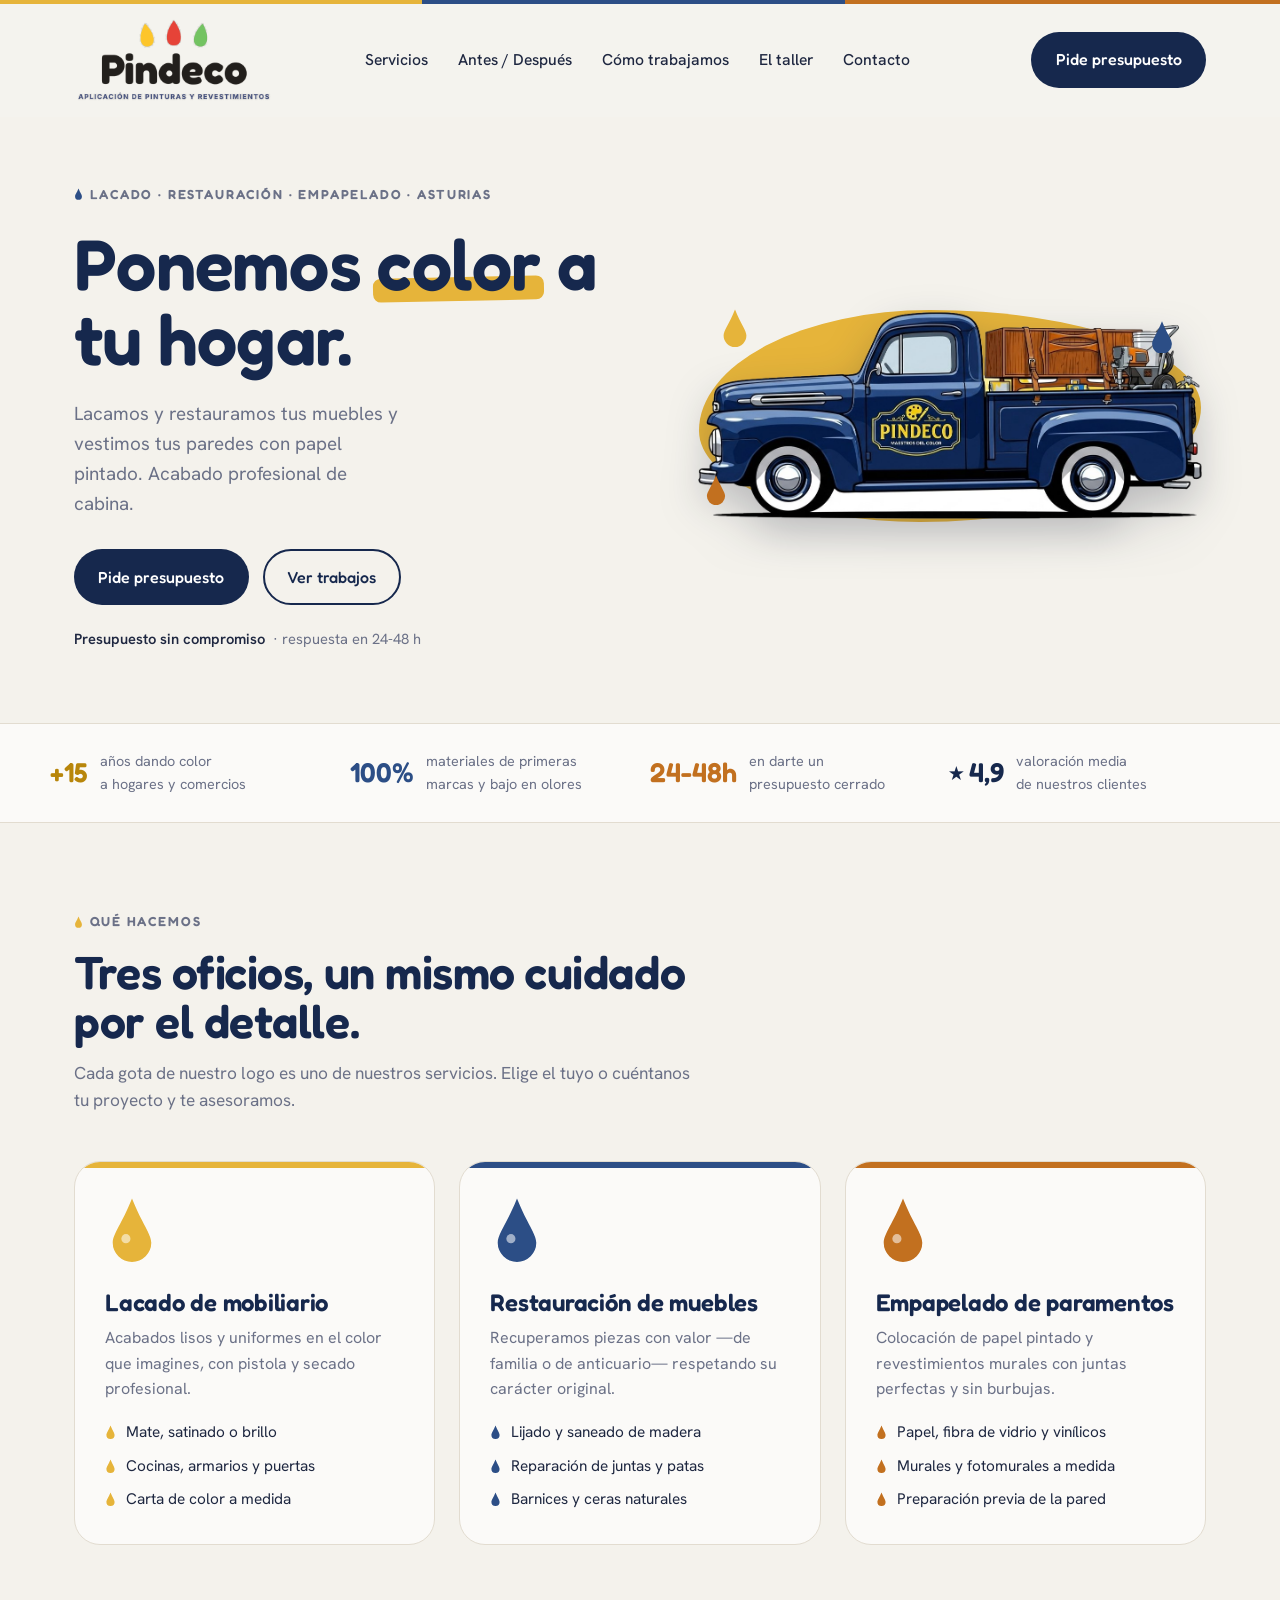
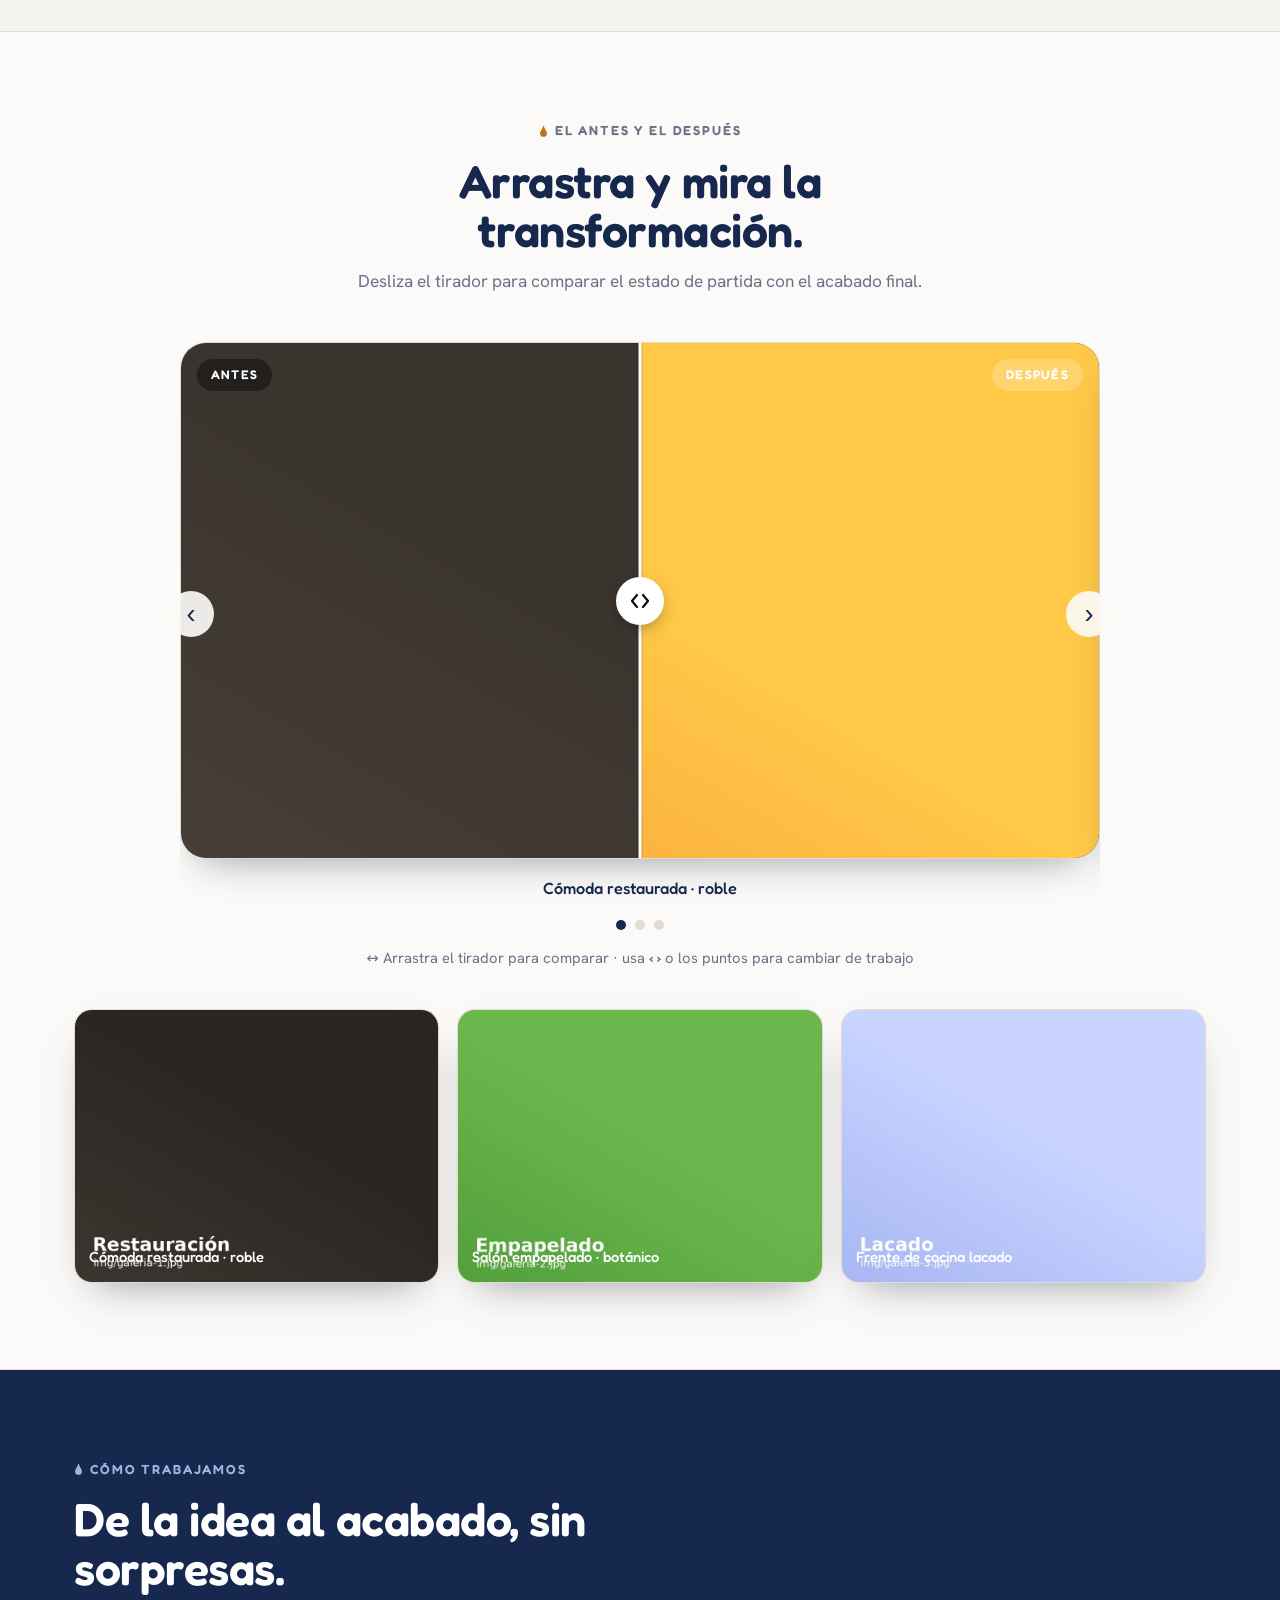
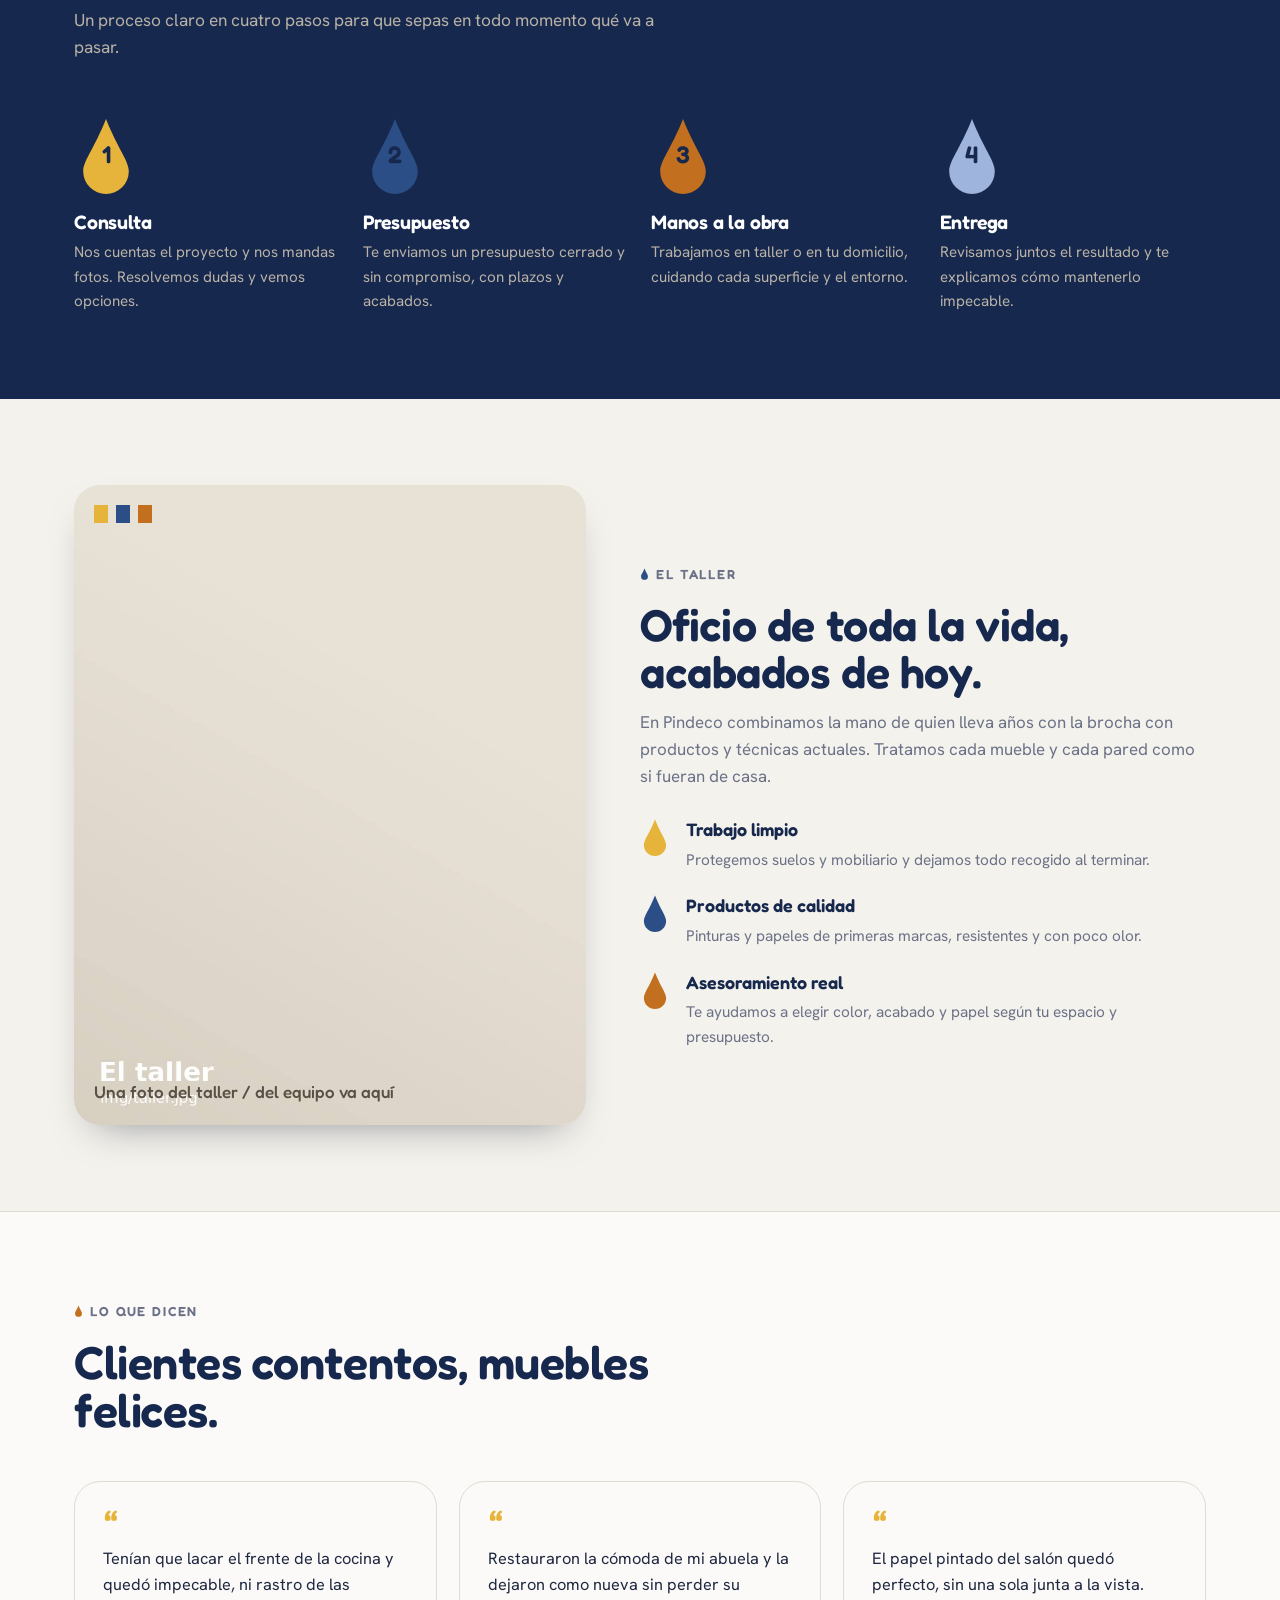
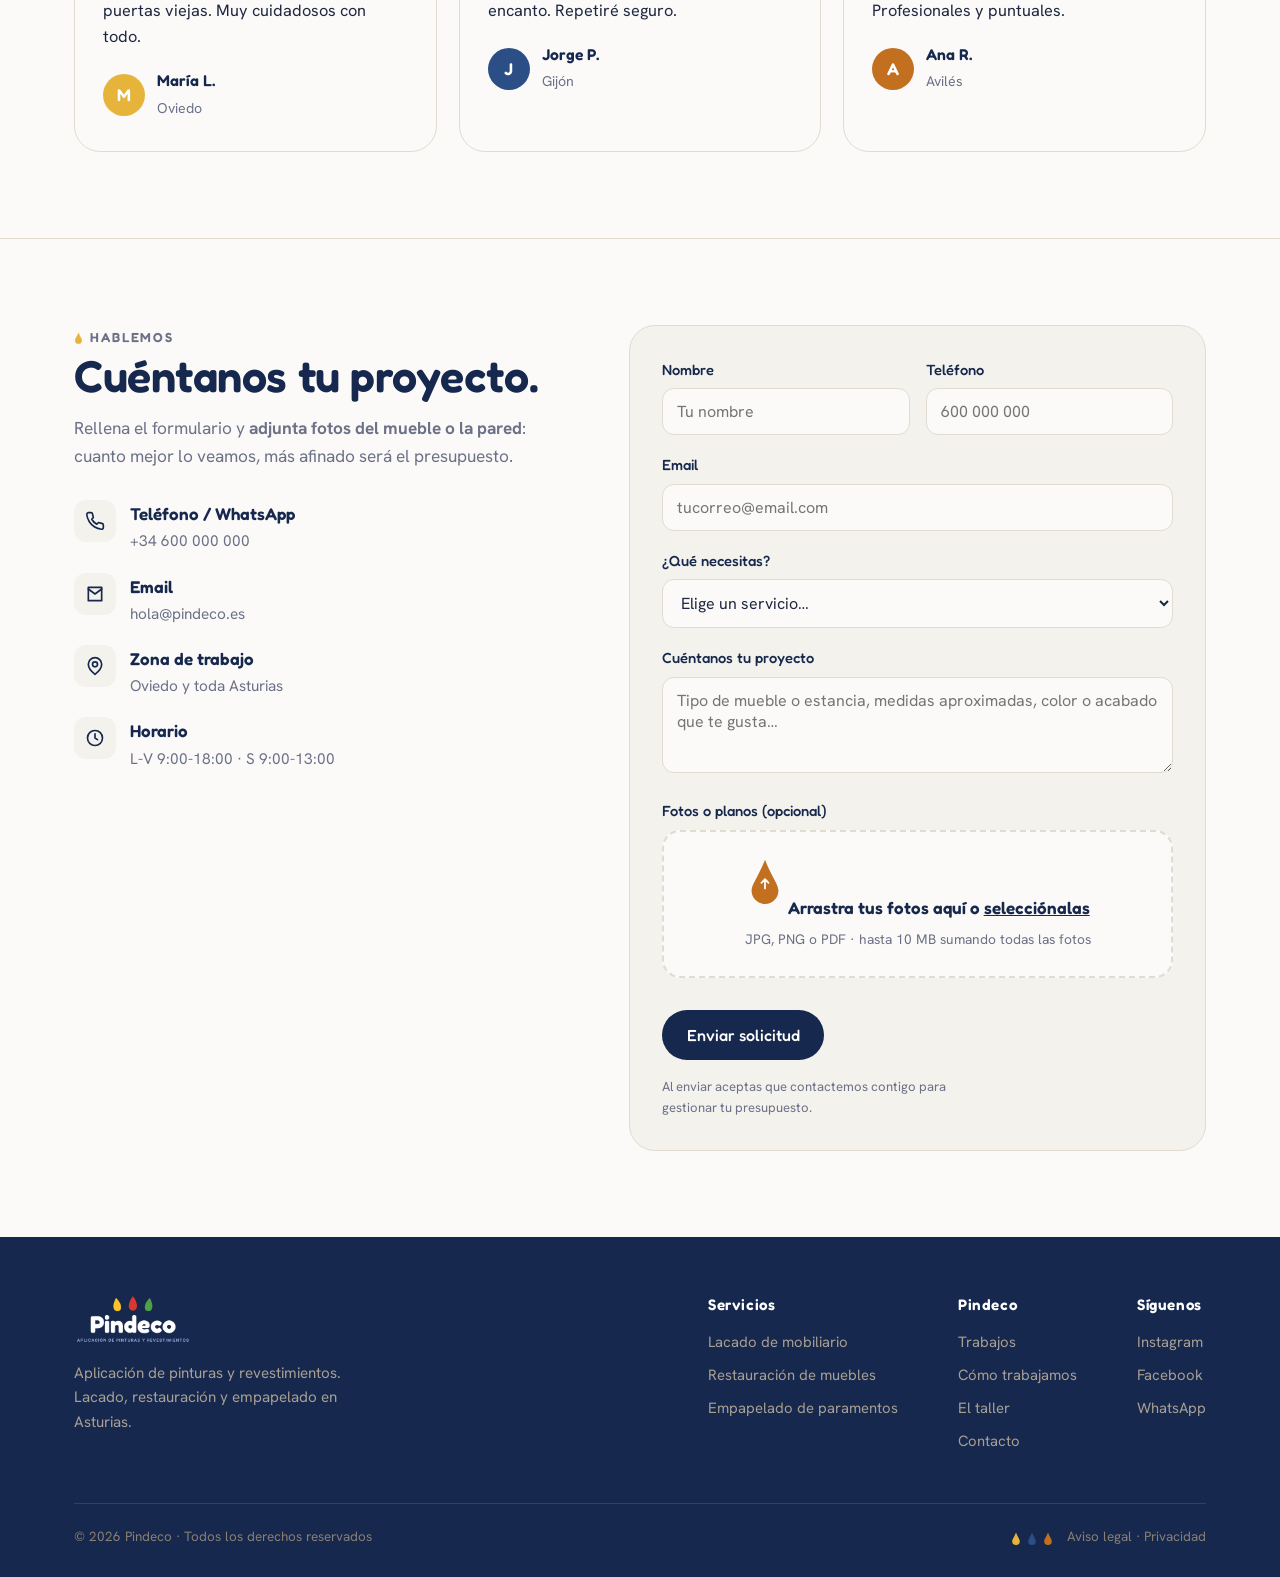
==== index.html @ 0ca23d95 "web_distinta" ====
<!DOCTYPE html>
<html lang="es">
<head>
<script>document.documentElement.classList.add('js');</script>
<meta charset="UTF-8">
<meta name="viewport" content="width=device-width, initial-scale=1.0">
<title>Pindeco · Aplicación de pinturas y revestimientos</title>
<meta name="description" content="Lacado y restauración de mobiliario y empapelado de paramentos en Asturias. Pide tu presupuesto sin compromiso.">
<link rel="preconnect" href="https://fonts.googleapis.com">
<link rel="preconnect" href="https://fonts.gstatic.com" crossorigin>
<link href="https://fonts.googleapis.com/css2?family=Fredoka:wght@400;500;600;700&family=Hanken+Grotesk:wght@400;500;600;700&display=swap" rel="stylesheet">
<link rel="stylesheet" href="styles.css">
<script src="script.js" defer></script>
<script src="content.js" defer></script>
</head>
<body>

<!-- ====== HEADER ====== -->
<header id="top">
  <div class="wrap nav">
    <a class="brand" href="#top" aria-label="Pindeco, inicio">
      <img src="pindeco-dark.png" alt="Pindeco">
    </a>
    <nav aria-label="Principal">
      <ul class="nav-links">
        <li><a href="#servicios">Servicios</a></li>
        <li><a href="#trabajos">Antes / Después</a></li>
        <li><a href="#proceso">Cómo trabajamos</a></li>
        <li><a href="#taller">El taller</a></li>
        <li><a href="#contacto">Contacto</a></li>
        <li><a class="btn btn-primary" href="#contacto">Pide presupuesto</a></li>
      </ul>
    </nav>
    <div class="nav-cta">
      <a class="btn btn-primary" href="#contacto">Pide presupuesto</a>
      <button class="burger" aria-label="Abrir menú" aria-expanded="false" id="burger"><span></span></button>
    </div>
  </div>
</header>

<!-- ====== HERO ====== -->
<section class="hero">
  <div class="wrap hero-grid">
    <div class="hero-copy reveal">
      <span class="eyebrow"><svg class="dot" viewBox="0 0 100 130"><path d="M50 5C30 55 12 75 12 92a38 38 0 0 0 76 0C88 75 70 55 50 5Z" fill="var(--rojo)"/></svg> Lacado · Restauración · Empapelado · Asturias</span>
      <h1>Ponemos <span class="stroke">color</span> a tu hogar.</h1>
      <p class="lead">Lacamos y restauramos tus muebles y vestimos tus paredes con papel pintado. Acabado profesional de cabina.</p>
      <div class="hero-actions">
        <a class="btn btn-primary" href="#contacto">Pide presupuesto</a>
        <a class="btn btn-ghost" href="#trabajos">Ver trabajos</a>
      </div>
      <p class="hero-note"><b>Presupuesto sin compromiso</b> · respuesta en 24-48 h</p>
    </div>

    <div class="hero-art reveal" aria-hidden="true">
      <span class="hero-blob"></span>
      <img class="hero-truck" src="pindeco-furgoneta.png" alt="Furgoneta de Pindeco">
      <svg class="fdrop hd1" viewBox="0 0 100 130"><path d="M50 5C30 55 12 75 12 92a38 38 0 0 0 76 0C88 75 70 55 50 5Z" fill="var(--amarillo)"/></svg>
      <svg class="fdrop hd2" viewBox="0 0 100 130"><path d="M50 5C30 55 12 75 12 92a38 38 0 0 0 76 0C88 75 70 55 50 5Z" fill="var(--rojo)"/></svg>
      <svg class="fdrop hd3" viewBox="0 0 100 130"><path d="M50 5C30 55 12 75 12 92a38 38 0 0 0 76 0C88 75 70 55 50 5Z" fill="var(--verde)"/></svg>
    </div>
  </div>
</section>

<!-- ====== TRUST ====== -->
<div class="trust">
  <div class="wrap trust-row">
    <div class="trust-item reveal"><span class="n">+15</span><small>años dando color<br>a hogares y comercios</small></div>
    <div class="trust-item reveal"><span class="n">100%</span><small>materiales de primeras<br>marcas y bajo en olores</small></div>
    <div class="trust-item reveal"><span class="n">24-48h</span><small>en darte un<br>presupuesto cerrado</small></div>
    <div class="trust-item reveal"><span class="n">⭑ 4,9</span><small>valoración media<br>de nuestros clientes</small></div>
  </div>
</div>

<!-- ====== SERVICIOS ====== -->
<section class="block" id="servicios">
  <div class="wrap">
    <div class="sec-head reveal">
      <span class="eyebrow"><svg class="dot" viewBox="0 0 100 130"><path d="M50 5C30 55 12 75 12 92a38 38 0 0 0 76 0C88 75 70 55 50 5Z" fill="var(--amarillo)"/></svg> Qué hacemos</span>
      <h2>Tres oficios, un mismo cuidado por el detalle.</h2>
      <p>Cada gota de nuestro logo es uno de nuestros servicios. Elige el tuyo o cuéntanos tu proyecto y te asesoramos.</p>
    </div>

    <div class="services">
      <!-- Lacado -->
      <article class="card c-amarillo reveal">
        <span class="bar"></span>
        <svg class="ico" viewBox="0 0 100 130"><path d="M50 5C30 55 12 75 12 92a38 38 0 0 0 76 0C88 75 70 55 50 5Z" fill="var(--amarillo)"/><circle cx="38" cy="84" r="9" fill="#fff" opacity=".55"/></svg>
        <h3>Lacado de mobiliario</h3>
        <p>Acabados lisos y uniformes en el color que imagines, con pistola y secado profesional.</p>
        <ul>
          <li><svg class="tick" viewBox="0 0 100 130"><path d="M50 5C30 55 12 75 12 92a38 38 0 0 0 76 0C88 75 70 55 50 5Z" fill="var(--amarillo)"/></svg> Mate, satinado o brillo</li>
          <li><svg class="tick" viewBox="0 0 100 130"><path d="M50 5C30 55 12 75 12 92a38 38 0 0 0 76 0C88 75 70 55 50 5Z" fill="var(--amarillo)"/></svg> Cocinas, armarios y puertas</li>
          <li><svg class="tick" viewBox="0 0 100 130"><path d="M50 5C30 55 12 75 12 92a38 38 0 0 0 76 0C88 75 70 55 50 5Z" fill="var(--amarillo)"/></svg> Carta de color a medida</li>
        </ul>
      </article>
      <!-- Restauración -->
      <article class="card c-rojo reveal">
        <span class="bar"></span>
        <svg class="ico" viewBox="0 0 100 130"><path d="M50 5C30 55 12 75 12 92a38 38 0 0 0 76 0C88 75 70 55 50 5Z" fill="var(--rojo)"/><circle cx="38" cy="84" r="9" fill="#fff" opacity=".55"/></svg>
        <h3>Restauración de muebles</h3>
        <p>Recuperamos piezas con valor —de familia o de anticuario— respetando su carácter original.</p>
        <ul>
          <li><svg class="tick" viewBox="0 0 100 130"><path d="M50 5C30 55 12 75 12 92a38 38 0 0 0 76 0C88 75 70 55 50 5Z" fill="var(--rojo)"/></svg> Lijado y saneado de madera</li>
          <li><svg class="tick" viewBox="0 0 100 130"><path d="M50 5C30 55 12 75 12 92a38 38 0 0 0 76 0C88 75 70 55 50 5Z" fill="var(--rojo)"/></svg> Reparación de juntas y patas</li>
          <li><svg class="tick" viewBox="0 0 100 130"><path d="M50 5C30 55 12 75 12 92a38 38 0 0 0 76 0C88 75 70 55 50 5Z" fill="var(--rojo)"/></svg> Barnices y ceras naturales</li>
        </ul>
      </article>
      <!-- Empapelado -->
      <article class="card c-verde reveal">
        <span class="bar"></span>
        <svg class="ico" viewBox="0 0 100 130"><path d="M50 5C30 55 12 75 12 92a38 38 0 0 0 76 0C88 75 70 55 50 5Z" fill="var(--verde)"/><circle cx="38" cy="84" r="9" fill="#fff" opacity=".55"/></svg>
        <h3>Empapelado de paramentos</h3>
        <p>Colocación de papel pintado y revestimientos murales con juntas perfectas y sin burbujas.</p>
        <ul>
          <li><svg class="tick" viewBox="0 0 100 130"><path d="M50 5C30 55 12 75 12 92a38 38 0 0 0 76 0C88 75 70 55 50 5Z" fill="var(--verde)"/></svg> Papel, fibra de vidrio y vinílicos</li>
          <li><svg class="tick" viewBox="0 0 100 130"><path d="M50 5C30 55 12 75 12 92a38 38 0 0 0 76 0C88 75 70 55 50 5Z" fill="var(--verde)"/></svg> Murales y fotomurales a medida</li>
          <li><svg class="tick" viewBox="0 0 100 130"><path d="M50 5C30 55 12 75 12 92a38 38 0 0 0 76 0C88 75 70 55 50 5Z" fill="var(--verde)"/></svg> Preparación previa de la pared</li>
        </ul>
      </article>
    </div>
  </div>
</section>

<!-- ====== ANTES / DESPUÉS ====== -->
<section class="block" id="trabajos" style="background:var(--paper);border-top:1px solid var(--line);border-bottom:1px solid var(--line)">
  <div class="wrap">
    <div class="sec-head reveal" style="margin-left:auto;margin-right:auto;text-align:center">
      <span class="eyebrow" style="justify-content:center"><svg class="dot" viewBox="0 0 100 130"><path d="M50 5C30 55 12 75 12 92a38 38 0 0 0 76 0C88 75 70 55 50 5Z" fill="var(--verde)"/></svg> El antes y el después</span>
      <h2>Arrastra y mira la transformación.</h2>
      <p style="margin-left:auto;margin-right:auto">Desliza el tirador para comparar el estado de partida con el acabado final.</p>
    </div>

    <div class="carousel reveal" id="cmpCarousel">
      <button class="car-nav prev" id="cmpPrev" type="button" aria-label="Trabajo anterior">&#8249;</button>
      <div class="carousel-viewport">
        <div class="carousel-track" id="cmpTrack">
          <!-- Respaldo si no carga el JS o el images.json; el carrusel se construye desde images.json -->
          <div class="car-slide">
            <div class="compare" role="slider" aria-label="Comparador antes y después" aria-valuemin="0" aria-valuemax="100" aria-valuenow="50" tabindex="0">
              <div class="layer layer-before" style="background-image:url('img/antes.jpg')"><span class="plabel">Antes</span></div>
              <div class="layer layer-after" style="background-image:url('img/despues.jpg')"><span class="plabel">Después</span></div>
              <div class="divider"></div>
              <div class="knob" aria-hidden="true"><svg viewBox="0 0 24 24" fill="none" stroke="#0D0D0F" stroke-width="2.2" stroke-linecap="round" stroke-linejoin="round"><path d="M9 6 4 12l5 6M15 6l5 6-5 6"/></svg></div>
            </div>
            <p class="car-caption">Cómoda restaurada · roble</p>
          </div>
        </div>
      </div>
      <button class="car-nav next" id="cmpNext" type="button" aria-label="Siguiente trabajo">&#8250;</button>
      <div class="car-dots" id="cmpDots"></div>
    </div>
    <p class="compare-hint">↔ Arrastra el tirador para comparar · usa <strong>‹ ›</strong> o los puntos para cambiar de trabajo</p>

    <div class="gallery">
      <div class="g g1 reveal" data-img="gallery-1">Cómoda restaurada · roble</div>
      <div class="g g2 reveal" data-img="gallery-2">Salón empapelado · botánico</div>
      <div class="g g3 reveal" data-img="gallery-3">Frente de cocina lacado</div>
    </div>
  </div>
</section>

<!-- ====== PROCESO ====== -->
<section class="block proceso" id="proceso">
  <div class="wrap">
    <div class="sec-head reveal">
      <span class="eyebrow"><svg class="dot" viewBox="0 0 100 130"><path d="M50 5C30 55 12 75 12 92a38 38 0 0 0 76 0C88 75 70 55 50 5Z" fill="var(--azul)"/></svg> Cómo trabajamos</span>
      <h2>De la idea al acabado, sin sorpresas.</h2>
      <p>Un proceso claro en cuatro pasos para que sepas en todo momento qué va a pasar.</p>
    </div>
    <div class="steps">
      <div class="step reveal">
        <div class="drop"><svg width="64" height="78" viewBox="0 0 100 130" style="position:absolute;inset:0"><path d="M50 5C30 55 12 75 12 92a38 38 0 0 0 76 0C88 75 70 55 50 5Z" fill="var(--amarillo)"/></svg><span>1</span></div>
        <h3>Consulta</h3>
        <p>Nos cuentas el proyecto y nos mandas fotos. Resolvemos dudas y vemos opciones.</p>
      </div>
      <div class="step reveal">
        <div class="drop"><svg width="64" height="78" viewBox="0 0 100 130" style="position:absolute;inset:0"><path d="M50 5C30 55 12 75 12 92a38 38 0 0 0 76 0C88 75 70 55 50 5Z" fill="var(--rojo)"/></svg><span>2</span></div>
        <h3>Presupuesto</h3>
        <p>Te enviamos un presupuesto cerrado y sin compromiso, con plazos y acabados.</p>
      </div>
      <div class="step reveal">
        <div class="drop"><svg width="64" height="78" viewBox="0 0 100 130" style="position:absolute;inset:0"><path d="M50 5C30 55 12 75 12 92a38 38 0 0 0 76 0C88 75 70 55 50 5Z" fill="var(--verde)"/></svg><span>3</span></div>
        <h3>Manos a la obra</h3>
        <p>Trabajamos en taller o en tu domicilio, cuidando cada superficie y el entorno.</p>
      </div>
      <div class="step reveal">
        <div class="drop"><svg width="64" height="78" viewBox="0 0 100 130" style="position:absolute;inset:0"><path d="M50 5C30 55 12 75 12 92a38 38 0 0 0 76 0C88 75 70 55 50 5Z" fill="var(--azul)"/></svg><span>4</span></div>
        <h3>Entrega</h3>
        <p>Revisamos juntos el resultado y te explicamos cómo mantenerlo impecable.</p>
      </div>
    </div>
  </div>
</section>

<!-- ====== TALLER ====== -->
<section class="block" id="taller">
  <div class="wrap taller-grid">
    <div class="taller-img reveal" data-img="taller">
      <span class="dots">
        <i style="background:var(--amarillo)"></i><i style="background:var(--rojo)"></i><i style="background:var(--verde)"></i>
      </span>
      Una foto del taller / del equipo va aquí
    </div>
    <div class="reveal">
      <span class="eyebrow"><svg class="dot" viewBox="0 0 100 130"><path d="M50 5C30 55 12 75 12 92a38 38 0 0 0 76 0C88 75 70 55 50 5Z" fill="var(--rojo)"/></svg> El taller</span>
      <h2 style="font-size:clamp(2rem,4vw,2.8rem);margin-top:12px">Oficio de toda la vida, acabados de hoy.</h2>
      <p style="color:var(--muted);margin-top:14px;font-size:1.06rem">En Pindeco combinamos la mano de quien lleva años con la brocha con productos y técnicas actuales. Tratamos cada mueble y cada pared como si fueran de casa.</p>
      <div class="values">
        <div class="value">
          <svg class="vico" viewBox="0 0 100 130"><path d="M50 5C30 55 12 75 12 92a38 38 0 0 0 76 0C88 75 70 55 50 5Z" fill="var(--amarillo)"/></svg>
          <div><h4>Trabajo limpio</h4><p>Protegemos suelos y mobiliario y dejamos todo recogido al terminar.</p></div>
        </div>
        <div class="value">
          <svg class="vico" viewBox="0 0 100 130"><path d="M50 5C30 55 12 75 12 92a38 38 0 0 0 76 0C88 75 70 55 50 5Z" fill="var(--rojo)"/></svg>
          <div><h4>Productos de calidad</h4><p>Pinturas y papeles de primeras marcas, resistentes y con poco olor.</p></div>
        </div>
        <div class="value">
          <svg class="vico" viewBox="0 0 100 130"><path d="M50 5C30 55 12 75 12 92a38 38 0 0 0 76 0C88 75 70 55 50 5Z" fill="var(--verde)"/></svg>
          <div><h4>Asesoramiento real</h4><p>Te ayudamos a elegir color, acabado y papel según tu espacio y presupuesto.</p></div>
        </div>
      </div>
    </div>
  </div>
</section>

<!-- ====== TESTIMONIOS ====== -->
<section class="block" id="opiniones" style="background:var(--paper);border-top:1px solid var(--line)">
  <div class="wrap">
    <div class="sec-head reveal">
      <span class="eyebrow"><svg class="dot" viewBox="0 0 100 130"><path d="M50 5C30 55 12 75 12 92a38 38 0 0 0 76 0C88 75 70 55 50 5Z" fill="var(--verde)"/></svg> Lo que dicen</span>
      <h2>Clientes contentos, muebles felices.</h2>
    </div>
    <div class="testi">
      <figure class="quote reveal">
        <span class="mark">“</span>
        <p>Tenían que lacar el frente de la cocina y quedó impecable, ni rastro de las puertas viejas. Muy cuidadosos con todo.</p>
        <figcaption class="who"><span class="av" style="background:var(--amarillo)">M</span><span><b>María L.</b><small>Oviedo</small></span></figcaption>
      </figure>
      <figure class="quote reveal">
        <span class="mark">“</span>
        <p>Restauraron la cómoda de mi abuela y la dejaron como nueva sin perder su encanto. Repetiré seguro.</p>
        <figcaption class="who"><span class="av" style="background:var(--rojo)">J</span><span><b>Jorge P.</b><small>Gijón</small></span></figcaption>
      </figure>
      <figure class="quote reveal">
        <span class="mark">“</span>
        <p>El papel pintado del salón quedó perfecto, sin una sola junta a la vista. Profesionales y puntuales.</p>
        <figcaption class="who"><span class="av" style="background:var(--verde)">A</span><span><b>Ana R.</b><small>Avilés</small></span></figcaption>
      </figure>
    </div>
  </div>
</section>

<!-- ====== CONTACTO ====== -->
<section class="block contacto" id="contacto">
  <div class="wrap cont-grid">
    <div class="cont-info reveal">
      <span class="eyebrow"><svg class="dot" viewBox="0 0 100 130"><path d="M50 5C30 55 12 75 12 92a38 38 0 0 0 76 0C88 75 70 55 50 5Z" fill="var(--amarillo)"/></svg> Hablemos</span>
      <h2>Cuéntanos tu proyecto.</h2>
      <p class="lead">Rellena el formulario y <b>adjunta fotos del mueble o la pared</b>: cuanto mejor lo veamos, más afinado será el presupuesto.</p>
      <ul class="info-list">
        <li>
          <span class="ii"><svg viewBox="0 0 24 24" fill="none" stroke="var(--ink)" stroke-width="2" stroke-linecap="round" stroke-linejoin="round"><path d="M22 16.92v3a2 2 0 0 1-2.18 2 19.8 19.8 0 0 1-8.63-3.07 19.5 19.5 0 0 1-6-6 19.8 19.8 0 0 1-3.07-8.67A2 2 0 0 1 4.11 2h3a2 2 0 0 1 2 1.72c.13.96.36 1.9.7 2.81a2 2 0 0 1-.45 2.11L8.09 9.91a16 16 0 0 0 6 6l1.27-1.27a2 2 0 0 1 2.11-.45c.91.34 1.85.57 2.81.7A2 2 0 0 1 22 16.92Z"/></svg></span>
          <div><b>Teléfono / WhatsApp</b><span>+34 600 000 000</span></div>
        </li>
        <li>
          <span class="ii"><svg viewBox="0 0 24 24" fill="none" stroke="var(--ink)" stroke-width="2" stroke-linecap="round" stroke-linejoin="round"><path d="M4 4h16v16H4z"/><path d="m4 6 8 6 8-6"/></svg></span>
          <div><b>Email</b><span>hola@pindeco.es</span></div>
        </li>
        <li>
          <span class="ii"><svg viewBox="0 0 24 24" fill="none" stroke="var(--ink)" stroke-width="2" stroke-linecap="round" stroke-linejoin="round"><path d="M20 10c0 6-8 12-8 12s-8-6-8-12a8 8 0 0 1 16 0Z"/><circle cx="12" cy="10" r="3"/></svg></span>
          <div><b>Zona de trabajo</b><span>Oviedo y toda Asturias</span></div>
        </li>
        <li>
          <span class="ii"><svg viewBox="0 0 24 24" fill="none" stroke="var(--ink)" stroke-width="2" stroke-linecap="round" stroke-linejoin="round"><circle cx="12" cy="12" r="9"/><path d="M12 7v5l3 2"/></svg></span>
          <div><b>Horario</b><span>L-V 9:00-18:00 · S 9:00-13:00</span></div>
        </li>
      </ul>
    </div>

    <!-- IMPORTANTE: cambia TU-CORREO@ejemplo.com por tu email real.
         La primera vez que se envíe, FormSubmit te mandará un correo para activarlo (un solo clic). -->
    <form id="presupuesto" class="reveal" action="https://formsubmit.co/TU-CORREO@ejemplo.com" method="POST" enctype="multipart/form-data" novalidate>
      <!-- Ajustes de FormSubmit -->
      <input type="hidden" name="_subject" value="Nueva solicitud de presupuesto · Pindeco">
      <input type="hidden" name="_template" value="table">
      <input type="hidden" name="_autoresponse" value="¡Hola! Hemos recibido tu solicitud en Pindeco. Te responderemos con tu presupuesto en un plazo de 24-48 h. Gracias por confiar en nosotros.">
      <!-- Cambia TU-DOMINIO por tu dirección real de Vercel cuando la tengas, p. ej. https://web-tienda.vercel.app/gracias.html -->
      <input type="hidden" name="_next" value="https://TU-DOMINIO/gracias.html">
      <!-- Trampa antispam (no la rellenan los humanos) -->
      <input type="text" name="_honey" style="display:none" tabindex="-1" autocomplete="off" aria-hidden="true">

      <div class="two">
        <div class="field">
          <label for="nombre">Nombre</label>
          <input id="nombre" name="nombre" type="text" placeholder="Tu nombre" required>
        </div>
        <div class="field">
          <label for="tel">Teléfono</label>
          <input id="tel" name="tel" type="tel" placeholder="600 000 000" required>
        </div>
      </div>
      <div class="field">
        <label for="email">Email</label>
        <input id="email" name="email" type="email" placeholder="tucorreo@email.com" required>
      </div>
      <div class="field">
        <label for="servicio">¿Qué necesitas?</label>
        <select id="servicio" name="servicio">
          <option value="">Elige un servicio…</option>
          <option>Lacado de mobiliario</option>
          <option>Restauración de muebles</option>
          <option>Empapelado de paramentos</option>
          <option>Otro / no estoy seguro</option>
        </select>
      </div>
      <div class="field">
        <label for="mensaje">Cuéntanos tu proyecto</label>
        <textarea id="mensaje" name="mensaje" placeholder="Tipo de mueble o estancia, medidas aproximadas, color o acabado que te gusta…"></textarea>
      </div>

      <div class="field">
        <label>Fotos o planos (opcional)</label>
        <div class="dropzone" id="dropzone" tabindex="0" role="button" aria-label="Subir archivos: pulsa o arrastra aquí tus fotos">
          <svg class="dzico" viewBox="0 0 100 130"><path d="M50 5C30 55 12 75 12 92a38 38 0 0 0 76 0C88 75 70 55 50 5Z" fill="var(--verde)"/><path d="M50 60v26M40 70l10-10 10 10" stroke="#fff" stroke-width="5" fill="none" stroke-linecap="round" stroke-linejoin="round"/></svg>
          <strong>Arrastra tus fotos aquí o <span class="u">selecciónalas</span></strong>
          <small>JPG, PNG o PDF · hasta 10 MB sumando todas las fotos</small>
          <input id="fileInput" type="file" name="attachment" accept="image/*,.pdf" multiple hidden>
        </div>
        <ul class="files" id="fileList"></ul>
      </div>

      <div class="form-foot">
        <button class="btn btn-primary" type="submit">Enviar solicitud</button>
        <small>Al enviar aceptas que contactemos contigo para gestionar tu presupuesto.</small>
      </div>

      <div class="ok-msg" id="okMsg" role="status"><b>¡Recibido!</b> Gracias por tu solicitud. Te responderemos en 24-48 h. <span id="okFiles"></span></div>
    </form>
  </div>
</section>

<!-- ====== FOOTER ====== -->
<footer>
  <div class="wrap">
    <div class="foot-top">
      <div>
        <a class="brand" href="#top" aria-label="Pindeco"><img src="pindeco-trans.png" alt="Pindeco"></a>
        <p class="foot-tag">Aplicación de pinturas y revestimientos. Lacado, restauración y empapelado en Asturias.</p>
      </div>
      <div class="foot-cols">
        <div class="foot-col">
          <h5>Servicios</h5>
          <a href="#servicios">Lacado de mobiliario</a>
          <a href="#servicios">Restauración de muebles</a>
          <a href="#servicios">Empapelado de paramentos</a>
        </div>
        <div class="foot-col">
          <h5>Pindeco</h5>
          <a href="#trabajos">Trabajos</a>
          <a href="#proceso">Cómo trabajamos</a>
          <a href="#taller">El taller</a>
          <a href="#contacto">Contacto</a>
        </div>
        <div class="foot-col">
          <h5>Síguenos</h5>
          <a href="#" rel="noopener">Instagram</a>
          <a href="#" rel="noopener">Facebook</a>
          <a href="#contacto">WhatsApp</a>
        </div>
      </div>
    </div>
    <div class="foot-bottom">
      <span>© 2026 Pindeco · Todos los derechos reservados</span>
      <span class="dots">
        <i><svg viewBox="0 0 100 130"><path d="M50 5C30 55 12 75 12 92a38 38 0 0 0 76 0C88 75 70 55 50 5Z" fill="var(--amarillo)"/></svg></i>
        <i><svg viewBox="0 0 100 130"><path d="M50 5C30 55 12 75 12 92a38 38 0 0 0 76 0C88 75 70 55 50 5Z" fill="var(--rojo)"/></svg></i>
        <i><svg viewBox="0 0 100 130"><path d="M50 5C30 55 12 75 12 92a38 38 0 0 0 76 0C88 75 70 55 50 5Z" fill="var(--verde)"/></svg></i>
        <span style="margin-left:8px">Aviso legal · Privacidad</span>
      </span>
    </div>
  </div>
</footer>


</body>
</html>
---- styles.css ----
:root{
    --ink:#16284D;
    --text:#1E2740;
    --muted:#6B7187;
    --canvas:#F4F2EC;
    --paper:#FBFAF8;
    --line:#E2DCD0;
    --amarillo:#E6B43A;
    --rojo:#2C4E86;
    --verde:#C2701F;
    --azul:#9FB4DD;
    --shadow:0 18px 40px -22px rgba(14,22,46,.5);
    --r-lg:26px;
    --r-md:18px;
    --r-sm:12px;
    --maxw:1180px;
  }
  *{box-sizing:border-box;margin:0;padding:0}
  html{scroll-behavior:smooth;scroll-padding-top:124px;-webkit-text-size-adjust:100%}
  body{
    font-family:"Hanken Grotesk",system-ui,sans-serif;
    color:var(--text);background:var(--canvas);
    line-height:1.6;font-size:17px;-webkit-font-smoothing:antialiased;
    overflow-x:hidden;
  }
  h1,h2,h3,.fred{font-family:"Fredoka",system-ui,sans-serif;font-weight:600;line-height:1.05;color:var(--ink);letter-spacing:-.01em}
  a{color:inherit;text-decoration:none}
  img{max-width:100%;display:block}
  .wrap{max-width:var(--maxw);margin:0 auto;padding:0 24px}
  .eyebrow{font-family:"Fredoka";font-weight:600;font-size:.82rem;letter-spacing:.14em;text-transform:uppercase;color:var(--muted);display:inline-flex;align-items:center;gap:.55em}
  .eyebrow .dot{width:9px;height:12px;display:inline-block}
  :focus-visible{outline:3px solid var(--ink);outline-offset:3px;border-radius:6px}

  /* ---------- Botones ---------- */
  .btn{display:inline-flex;align-items:center;gap:.5em;font-family:"Fredoka";font-weight:500;font-size:1rem;
    padding:.82em 1.4em;border-radius:999px;border:2px solid transparent;cursor:pointer;transition:transform .18s ease,background .18s ease,box-shadow .18s ease;white-space:nowrap}
  .btn-primary{background:var(--ink);color:#fff}
  .btn-primary:hover{transform:translateY(-2px);box-shadow:0 12px 24px -10px rgba(13,13,15,.6)}
  .btn-ghost{background:transparent;color:var(--ink);border-color:var(--ink)}
  .btn-ghost:hover{background:var(--ink);color:#fff;transform:translateY(-2px)}

  /* ---------- Header ---------- */
  header{position:sticky;top:0;z-index:60;background:rgba(245,243,238,.82);backdrop-filter:blur(14px);border-bottom:1px solid transparent;transition:border-color .2s ease,background .2s ease}
  header::before{content:"";display:block;height:4px;background:linear-gradient(90deg,var(--amarillo) 0%,var(--amarillo) 33%,var(--rojo) 33%,var(--rojo) 66%,var(--verde) 66%,var(--verde) 100%)}
  header.scrolled{border-color:var(--line)}
  .nav{display:flex;align-items:center;justify-content:space-between;gap:20px;height:112px}
  .brand img{height:88px;width:auto}
  .nav-links{display:flex;align-items:center;gap:30px;list-style:none}
  .nav-links a{font-weight:500;font-size:.98rem;color:var(--text);position:relative;padding:4px 0}
  .nav-links a::after{content:"";position:absolute;left:0;bottom:-2px;width:0;height:2px;background:var(--ink);transition:width .22s ease}
  .nav-links a:hover::after{width:100%}
  .nav-links .btn{display:none}
  .nav-links .btn::after{display:none}
  .nav-cta{display:flex;align-items:center;gap:14px}
  .burger{display:none;background:none;border:none;cursor:pointer;width:46px;height:46px;border-radius:12px;align-items:center;justify-content:center}
  .burger span{display:block;width:22px;height:2px;background:var(--ink);position:relative;transition:.25s}
  .burger span::before,.burger span::after{content:"";position:absolute;left:0;width:22px;height:2px;background:var(--ink);transition:.25s}
  .burger span::before{top:-7px}.burger span::after{top:7px}
  body.menu-open .burger span{background:transparent}
  body.menu-open .burger span::before{top:0;transform:rotate(45deg)}
  body.menu-open .burger span::after{top:0;transform:rotate(-45deg)}

  /* ---------- Hero ---------- */
  .hero{padding:64px 0 72px;position:relative}
  .hero-grid{display:grid;grid-template-columns:1.05fr .95fr;gap:54px;align-items:center}
  .hero h1{font-size:clamp(2.6rem,5.6vw,4.5rem);margin:18px 0 0}
  .hero h1 .stroke{position:relative;white-space:nowrap}
  .hero h1 .stroke::after{content:"";position:absolute;left:-2%;right:-2%;bottom:.08em;height:.34em;background:var(--amarillo);z-index:-1;border-radius:8px;transform:rotate(-1.2deg)}
  .hero p.lead{font-size:1.18rem;color:var(--muted);max-width:30ch;margin:22px 0 30px}
  .hero-actions{display:flex;gap:14px;flex-wrap:wrap}
  .hero-note{margin-top:22px;font-size:.92rem;color:var(--muted);display:flex;align-items:center;gap:8px}
  .hero-note b{color:var(--text);font-weight:600}

  /* Composición visual del hero (placeholder de fotos) */
  .hero-art{position:relative;display:flex;align-items:center;justify-content:center;padding:14px 4px}
  .hero-blob{position:absolute;inset:5% 1%;z-index:0;background:var(--amarillo);border-radius:46% 54% 56% 44% / 57% 46% 54% 43%}
  .hero-truck{position:relative;z-index:2;width:100%;height:auto;display:block;filter:drop-shadow(0 16px 20px rgba(14,22,46,.25))}
  .hero-art .fdrop{position:absolute;z-index:3;height:auto}
  .hero-art .hd1{top:4%;left:5%;width:30px}
  .hero-art .hd2{top:9%;right:6%;width:26px}
  .hero-art .hd3{bottom:12%;left:2%;width:24px}
  .frame{position:absolute;border-radius:var(--r-lg);overflow:hidden;background:var(--paper);border:1px solid var(--line);box-shadow:var(--shadow)}
  .frame .ph{width:100%;height:100%;display:flex;align-items:flex-end;padding:16px;color:#fff;font-family:"Fredoka";font-weight:500;font-size:.9rem}
  .frame.big{top:0;right:0;width:74%;height:300px;transform:rotate(2deg)}
  .frame.small{bottom:0;left:0;width:58%;height:210px;transform:rotate(-3deg)}
  .ph-a{background:linear-gradient(150deg,#3a342c,#1d1916)}
  .ph-b{background:linear-gradient(150deg,#ffd84d,#f4a31c)}
  .swatch{position:absolute;width:62px;height:62px;border-radius:50%;border:5px solid var(--canvas);box-shadow:var(--shadow);z-index:3}
  .swatch.s1{top:-18px;left:34%;background:var(--rojo)}
  .swatch.s2{bottom:38px;right:-14px;background:var(--verde)}

  /* gotas decorativas hero */
  .drip{position:absolute;top:-12px;z-index:2}
  .drip svg{display:block}

  /* ---------- Trust strip ---------- */
  .trust{border-top:1px solid var(--line);border-bottom:1px solid var(--line);background:var(--paper)}
  .trust-row{display:flex;flex-wrap:wrap;justify-content:space-between;gap:20px;padding:26px 0}
  .trust-item{display:flex;align-items:center;gap:12px;flex:1;min-width:200px}
  .trust-item .n{font-family:"Fredoka";font-weight:600;font-size:1.7rem;color:var(--ink);line-height:1}
  .trust-item:nth-child(1) .n{color:#B8860B}
  .trust-item:nth-child(2) .n{color:var(--rojo)}
  .trust-item:nth-child(3) .n{color:var(--verde)}
  .trust-item:nth-child(4) .n{color:var(--ink)}
  .trust-item small{display:block;color:var(--muted);font-size:.9rem}

  /* ---------- Sección genérica ---------- */
  section.block{padding:86px 0}
  .sec-head{max-width:620px;margin-bottom:46px}
  .sec-head h2{font-size:clamp(2rem,4vw,2.9rem);margin-top:12px}
  .sec-head p{color:var(--muted);margin-top:14px;font-size:1.08rem}

  /* ---------- Servicios ---------- */
  .services{display:grid;grid-template-columns:repeat(3,1fr);gap:24px}
  .card{background:var(--paper);border:1px solid var(--line);border-radius:var(--r-lg);padding:34px 30px 32px;position:relative;overflow:hidden;transition:transform .25s ease,box-shadow .25s ease}
  .card:hover{transform:translateY(-6px);box-shadow:var(--shadow)}
  .card .bar{position:absolute;top:0;left:0;height:6px;width:100%}
  .card .ico{width:54px;height:66px;margin-bottom:20px}
  .card h3{font-size:1.5rem;margin-bottom:10px}
  .card p{color:var(--muted);font-size:1rem;margin-bottom:18px}
  .card ul{list-style:none;display:flex;flex-direction:column;gap:9px}
  .card li{display:flex;align-items:flex-start;gap:10px;font-size:.96rem;color:var(--text)}
  .card li .tick{flex:none;width:11px;height:14px;margin-top:5px}
  .c-amarillo .bar{background:var(--amarillo)} .c-rojo .bar{background:var(--rojo)} .c-verde .bar{background:var(--verde)}

  /* ---------- Antes/Después ---------- */
  .compare{position:relative;width:100%;max-width:920px;margin:0 auto;aspect-ratio:16/9;border-radius:var(--r-lg);overflow:hidden;box-shadow:var(--shadow);user-select:none;border:1px solid var(--line);touch-action:none}
  .compare .layer{position:absolute;inset:0;display:flex;align-items:center;justify-content:center}
  .layer .plabel{position:absolute;top:16px;font-family:"Fredoka";font-weight:600;font-size:.78rem;letter-spacing:.1em;text-transform:uppercase;color:#fff;background:rgba(13,13,15,.5);padding:6px 14px;border-radius:999px;backdrop-filter:blur(4px)}
  .layer-before{background:linear-gradient(135deg,#5a5048,#3a342e)}
  .layer-before .plabel{left:16px}
  .layer-after{background:linear-gradient(135deg,var(--amarillo),var(--verde));clip-path:inset(0 0 0 50%)}
  .layer-after .plabel{right:16px;background:rgba(255,255,255,.22)}
  .layer .big-txt{font-family:"Fredoka";font-weight:600;font-size:clamp(1.4rem,4vw,2.4rem);color:rgba(255,255,255,.85);text-align:center;padding:0 30px}
  .compare .divider{position:absolute;top:0;bottom:0;left:50%;width:3px;background:#fff;transform:translateX(-50%);z-index:4;box-shadow:0 0 0 1px rgba(13,13,15,.15)}
  .compare .knob{position:absolute;top:50%;left:50%;transform:translate(-50%,-50%);width:48px;height:48px;border-radius:50%;background:#fff;z-index:5;display:flex;align-items:center;justify-content:center;cursor:ew-resize;box-shadow:0 6px 18px -6px rgba(13,13,15,.5)}
  .compare .knob svg{width:24px;height:24px}
  .compare-hint{text-align:center;color:var(--muted);font-size:.92rem;margin-top:16px}

  /* ---------- Carrusel antes/después ---------- */
  .carousel{position:relative;max-width:920px;margin:0 auto}
  .carousel-viewport{overflow:hidden;border-radius:var(--r-lg)}
  .carousel-track{display:flex;transition:transform .45s ease}
  .car-slide{flex:0 0 100%;min-width:0}
  .car-slide .compare{max-width:100%;margin:0}
  .car-caption{text-align:center;font-family:"Fredoka";font-weight:500;color:var(--ink);margin-top:16px;font-size:1.02rem;min-height:1.4em}
  .car-nav{position:absolute;top:calc(50% - 22px);transform:translateY(-50%);z-index:6;width:46px;height:46px;border-radius:50%;border:none;background:rgba(251,250,247,.92);color:var(--ink);font-size:1.7rem;line-height:1;cursor:pointer;display:none;align-items:center;justify-content:center;box-shadow:var(--shadow);transition:transform .15s ease,background .15s ease}
  .car-nav:hover{transform:translateY(-50%) scale(1.08);background:#fff}
  .car-nav.prev{left:-12px}
  .car-nav.next{right:-12px}
  .car-dots{display:none;justify-content:center;gap:9px;margin-top:18px}
  .car-dot{width:10px;height:10px;border-radius:50%;background:var(--line);border:none;cursor:pointer;padding:0;transition:background .15s ease,transform .15s ease}
  .car-dot:hover{transform:scale(1.25)}
  .car-dot.active{background:var(--ink)}
  .gallery{display:grid;grid-template-columns:repeat(3,1fr);gap:18px;margin-top:40px}
  .gallery .g{aspect-ratio:4/3;border-radius:var(--r-md);border:1px solid var(--line);background:var(--paper);overflow:hidden;display:flex;align-items:flex-end;padding:14px;color:#fff;font-family:"Fredoka";font-weight:500;font-size:.92rem;box-shadow:var(--shadow)}
  .g1{background:linear-gradient(150deg,#2a2622,#4a423a)} .g2{background:linear-gradient(150deg,#6db74f,#3d8f2c)} .g3{background:linear-gradient(150deg,#c9d4ff,#8aa0e8)}

  /* ---------- Proceso ---------- */
  .proceso{background:var(--ink);color:#fff}
  .proceso .sec-head h2,.proceso .eyebrow{color:#fff}
  .proceso .eyebrow{color:var(--azul)}
  .proceso .sec-head p{color:#b9b2a7}
  .steps{display:grid;grid-template-columns:repeat(4,1fr);gap:22px;counter-reset:step}
  .step{position:relative;padding-top:8px}
  .step .drop{width:64px;height:78px;position:relative;margin-bottom:18px;display:flex;align-items:center;justify-content:center}
  .step .drop span{position:relative;z-index:2;font-family:"Fredoka";font-weight:600;font-size:1.5rem;color:var(--ink)}
  .step h3{color:#fff;font-size:1.22rem;margin-bottom:8px}
  .step p{color:#b9b2a7;font-size:.95rem}

  /* ---------- Taller ---------- */
  .taller-grid{display:grid;grid-template-columns:.95fr 1.05fr;gap:54px;align-items:center}
  .taller-img{aspect-ratio:4/5;border-radius:var(--r-lg);background:linear-gradient(160deg,#e8e2d6,#cfc6b6);position:relative;overflow:hidden;box-shadow:var(--shadow);display:flex;align-items:flex-end;padding:20px;font-family:"Fredoka";color:#5a5044;font-weight:500}
  .taller-img .dots{position:absolute;top:20px;left:20px;display:flex;gap:8px}
  .taller-img .dots i{width:14px;height:18px;display:block}
  .values{display:flex;flex-direction:column;gap:20px;margin-top:26px}
  .value{display:flex;gap:16px;align-items:flex-start}
  .value .vico{flex:none;width:30px;height:38px;margin-top:2px}
  .value h4{font-family:"Fredoka";font-weight:600;font-size:1.12rem;color:var(--ink);margin-bottom:3px}
  .value p{color:var(--muted);font-size:.96rem}

  /* ---------- Testimonios ---------- */
  .testi{display:grid;grid-template-columns:repeat(3,1fr);gap:22px}
  .quote{background:var(--paper);border:1px solid var(--line);border-radius:var(--r-lg);padding:30px 28px;position:relative}
  .quote .mark{font-family:"Fredoka";font-size:3.4rem;line-height:.6;color:var(--amarillo);height:24px;display:block}
  .quote p{font-size:1.02rem;margin:10px 0 18px}
  .quote .who{display:flex;align-items:center;gap:12px}
  .quote .who .av{width:42px;height:42px;border-radius:50%;display:flex;align-items:center;justify-content:center;font-family:"Fredoka";font-weight:600;color:#fff}
  .quote .who b{font-family:"Fredoka";font-weight:600;color:var(--ink);display:block;font-size:.98rem}
  .quote .who small{color:var(--muted)}

  /* ---------- Contacto ---------- */
  .contacto{background:var(--paper);border-top:1px solid var(--line)}
  .cont-grid{display:grid;grid-template-columns:1fr 1.15fr;gap:54px}
  .cont-info h2{font-size:clamp(2rem,4vw,2.8rem)}
  .cont-info .lead{color:var(--muted);margin:16px 0 30px;font-size:1.08rem}
  .info-list{list-style:none;display:flex;flex-direction:column;gap:18px}
  .info-list li{display:flex;gap:14px;align-items:flex-start}
  .info-list .ii{flex:none;width:42px;height:42px;border-radius:12px;background:var(--canvas);display:flex;align-items:center;justify-content:center}
  .info-list .ii svg{width:20px;height:20px}
  .info-list b{font-family:"Fredoka";font-weight:600;color:var(--ink);display:block}
  .info-list span{color:var(--muted);font-size:.96rem}

  form{background:var(--canvas);border:1px solid var(--line);border-radius:var(--r-lg);padding:32px}
  .field{margin-bottom:18px}
  .field label{display:block;font-family:"Fredoka";font-weight:500;font-size:.92rem;margin-bottom:7px;color:var(--ink)}
  .field input,.field select,.field textarea{width:100%;font-family:inherit;font-size:1rem;color:var(--text);background:var(--paper);border:1.5px solid var(--line);border-radius:var(--r-sm);padding:12px 14px;transition:border-color .18s ease}
  .field input:focus,.field select:focus,.field textarea:focus{outline:none;border-color:var(--ink)}
  .field textarea{resize:vertical;min-height:96px}
  .two{display:grid;grid-template-columns:1fr 1fr;gap:16px}

  /* Dropzone subir archivos */
  .dropzone{border:2px dashed var(--line);border-radius:var(--r-md);padding:26px 20px;text-align:center;cursor:pointer;transition:border-color .2s ease,background .2s ease;background:var(--paper)}
  .dropzone:hover,.dropzone.drag{border-color:var(--ink);background:#fff}
  .dropzone .dzico{width:38px;height:46px;margin:0 auto 10px}
  .dropzone strong{font-family:"Fredoka";font-weight:600;color:var(--ink)}
  .dropzone .u{ text-decoration:underline}
  .dropzone small{display:block;color:var(--muted);margin-top:6px;font-size:.86rem}
  .files{list-style:none;display:flex;flex-direction:column;gap:10px;margin-top:14px}
  .file-chip{display:flex;align-items:center;gap:12px;background:var(--paper);border:1px solid var(--line);border-radius:12px;padding:8px 10px}
  .file-chip .thumb{width:40px;height:40px;border-radius:8px;flex:none;object-fit:cover;background:var(--canvas);display:flex;align-items:center;justify-content:center;font-family:"Fredoka";font-weight:600;font-size:.7rem;color:var(--muted);overflow:hidden}
  .file-chip .meta{flex:1;min-width:0}
  .file-chip .meta b{display:block;font-weight:600;font-size:.9rem;white-space:nowrap;overflow:hidden;text-overflow:ellipsis;color:var(--text);font-family:inherit}
  .file-chip .meta small{color:var(--muted);font-size:.8rem}
  .file-chip .rm{flex:none;background:none;border:none;cursor:pointer;color:var(--muted);font-size:1.3rem;line-height:1;padding:4px;border-radius:8px}
  .file-chip .rm:hover{color:var(--rojo)}
  .form-foot{display:flex;align-items:center;justify-content:space-between;gap:16px;margin-top:6px;flex-wrap:wrap}
  .form-foot small{color:var(--muted);font-size:.82rem;max-width:48ch}
  .ok-msg{display:none;background:#eaf7e6;border:1.5px solid var(--verde);color:#2c6b1f;border-radius:var(--r-md);padding:18px;font-size:.96rem}
  .ok-msg.show{display:block}
  .ok-msg b{font-family:"Fredoka"}

  /* ---------- Footer ---------- */
  footer{background:var(--ink);color:#cfc8bd;padding:56px 0 30px}
  .foot-top{display:flex;justify-content:space-between;gap:40px;flex-wrap:wrap;align-items:flex-start}
  footer .brand img{height:52px}
  .foot-tag{max-width:30ch;margin-top:16px;font-size:.95rem;color:#a89f93}
  .foot-cols{display:flex;gap:60px;flex-wrap:wrap}
  .foot-col h5{font-family:"Fredoka";font-weight:600;color:#fff;font-size:.95rem;margin-bottom:14px;letter-spacing:.04em}
  .foot-col a{display:block;color:#a89f93;font-size:.93rem;margin-bottom:9px;transition:color .15s}
  .foot-col a:hover{color:#fff}
  .foot-bottom{border-top:1px solid rgba(255,255,255,.12);margin-top:40px;padding-top:22px;display:flex;justify-content:space-between;gap:14px;flex-wrap:wrap;font-size:.84rem;color:#897f73}
  .foot-bottom .dots{display:flex;gap:6px;align-items:center}
  .foot-bottom .dots i{width:10px;height:13px;display:block}

  /* ---------- Reveal ---------- */
  .js .reveal{opacity:0;transform:translateY(22px);transition:opacity .6s ease,transform .6s ease}

  /* ---------- Movimiento ---------- */
  @keyframes floaty{0%{transform:translateY(0)}50%{transform:translateY(-9px)}100%{transform:translateY(0)}}
  @keyframes bob{0%,100%{transform:translateY(0) rotate(0deg)}50%{transform:translateY(-9px) rotate(-.6deg)}}
  @keyframes spin{to{transform:rotate(360deg)}}
  @keyframes blobpulse{0%,100%{transform:scale(1) rotate(0deg)}50%{transform:scale(1.04) rotate(2.5deg)}}
  .js .hero-blob{transform-box:fill-box;transform-origin:center;animation:blobpulse 13s ease-in-out infinite}
  .js .hero-truck{animation:bob 5s ease-in-out infinite}
  .js .hero-art .fdrop{transform-box:fill-box;transform-origin:center}
  .js .hero-art .hd1{animation:floaty 5s ease-in-out infinite}
  .js .hero-art .hd2{animation:floaty 6.4s ease-in-out infinite}
  .js .hero-art .hd3{animation:floaty 5.6s ease-in-out infinite .6s}
  .gallery .g{transition:transform .4s ease,box-shadow .4s ease,opacity .55s ease}
  .gallery .g:hover{transform:translateY(-5px) scale(1.015)}
  .js .reveal.in{opacity:1;transform:none}

  /* ---------- Mobile ---------- */
  @media(max-width:980px){
    .hero-grid{grid-template-columns:1fr;gap:40px}
    .hero-art{max-width:520px;margin:0 auto}
    .taller-grid{grid-template-columns:1fr;gap:36px}
    .cont-grid{grid-template-columns:1fr;gap:40px}
    .steps{grid-template-columns:repeat(2,1fr);gap:30px 22px}
  }
  @media(max-width:760px){
    .nav-links,.nav-cta .btn{display:none}
    .burger{display:flex}
    .nav-links{position:fixed;top:84px;left:0;right:0;background:var(--paper);flex-direction:column;align-items:flex-start;gap:0;padding:8px 24px 24px;border-bottom:1px solid var(--line);transform:translateY(-130%);transition:transform .3s ease;box-shadow:var(--shadow)}
    body.menu-open .nav-links{transform:none;display:flex}
    body.menu-open .nav-links a{width:100%;padding:14px 0;border-bottom:1px solid var(--line);font-size:1.05rem}
    body.menu-open .nav-links .btn{display:inline-flex;margin-top:14px}
    .services,.testi{grid-template-columns:1fr}
    .gallery{grid-template-columns:1fr}
    .two{grid-template-columns:1fr}
    section.block{padding:64px 0}
    .hero{padding:44px 0 56px}
    .nav{height:84px}
    .brand img{height:60px}
    html{scroll-padding-top:96px}
    .car-nav.prev{left:6px}
    .car-nav.next{right:6px}
  }
  @media(prefers-reduced-motion:reduce){
    *{animation:none!important;transition:none!important;scroll-behavior:auto!important}
    .js .reveal{opacity:1;transform:none}
  }
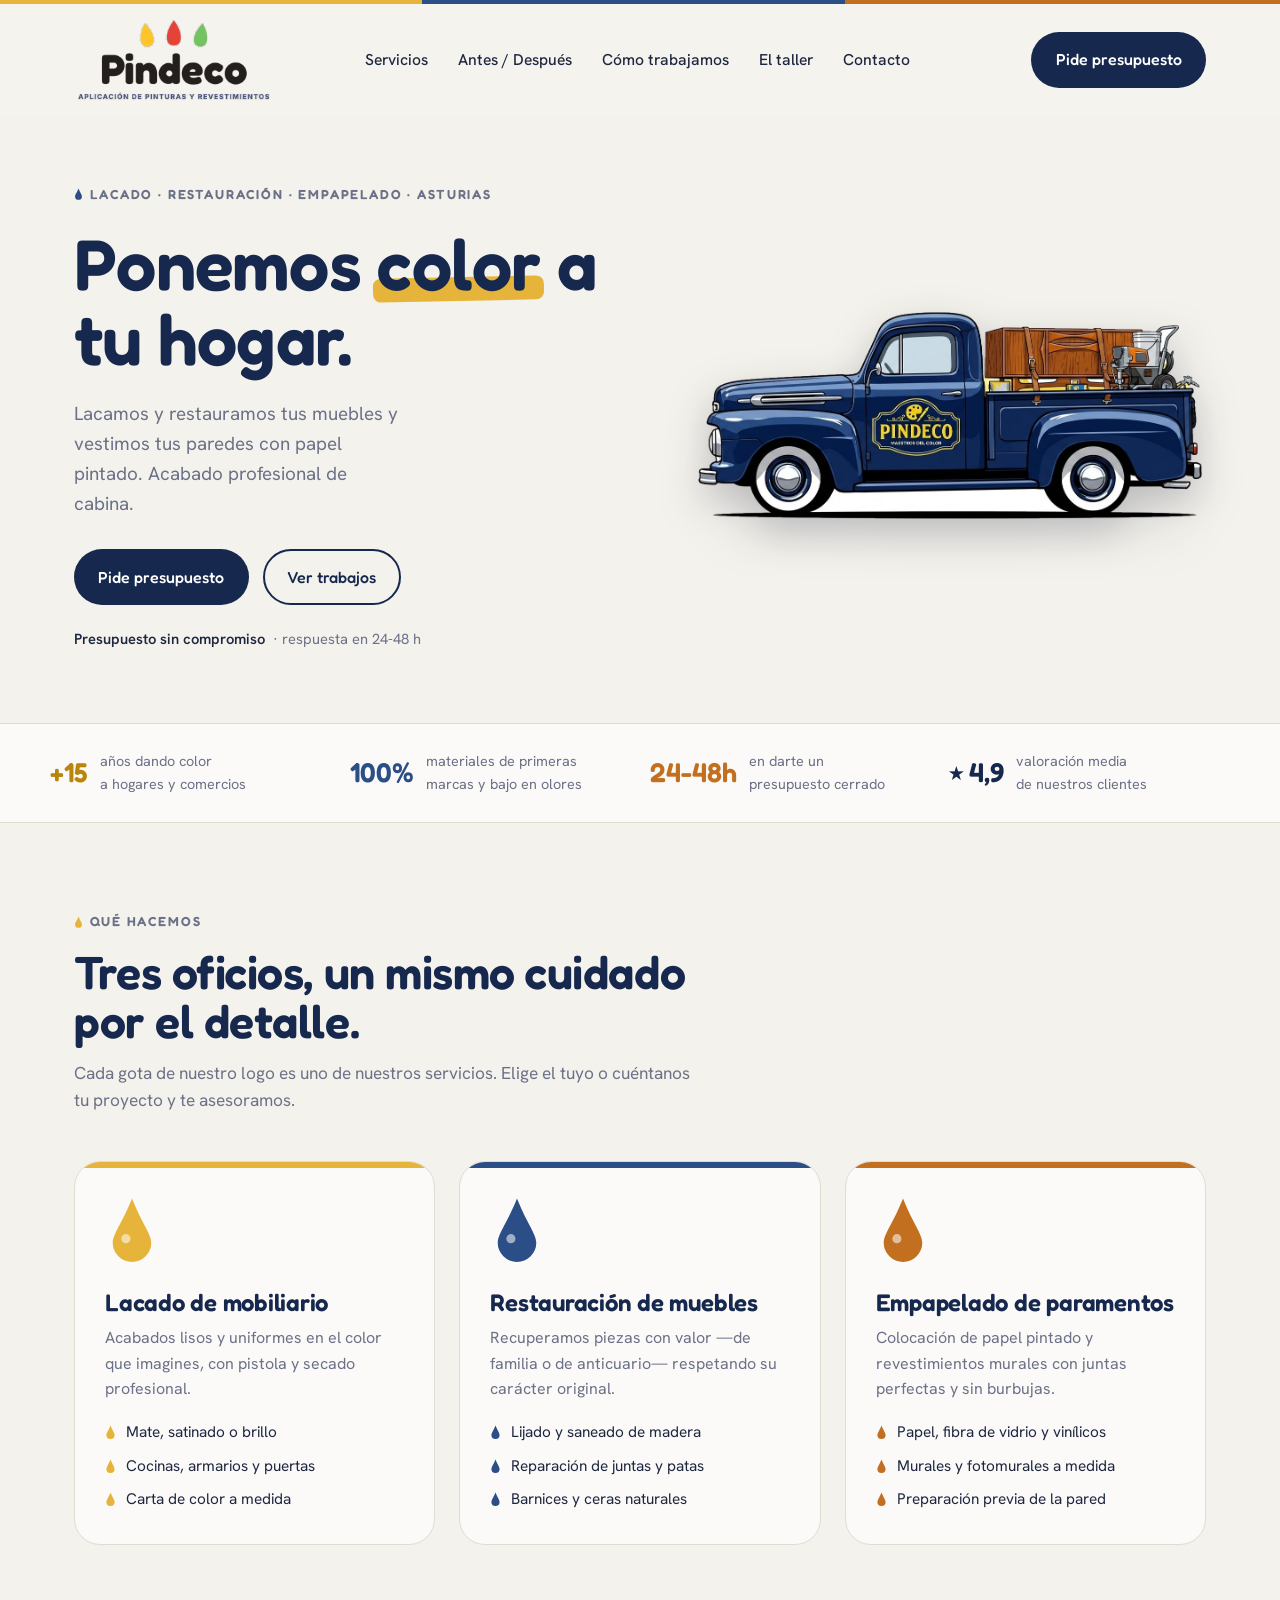
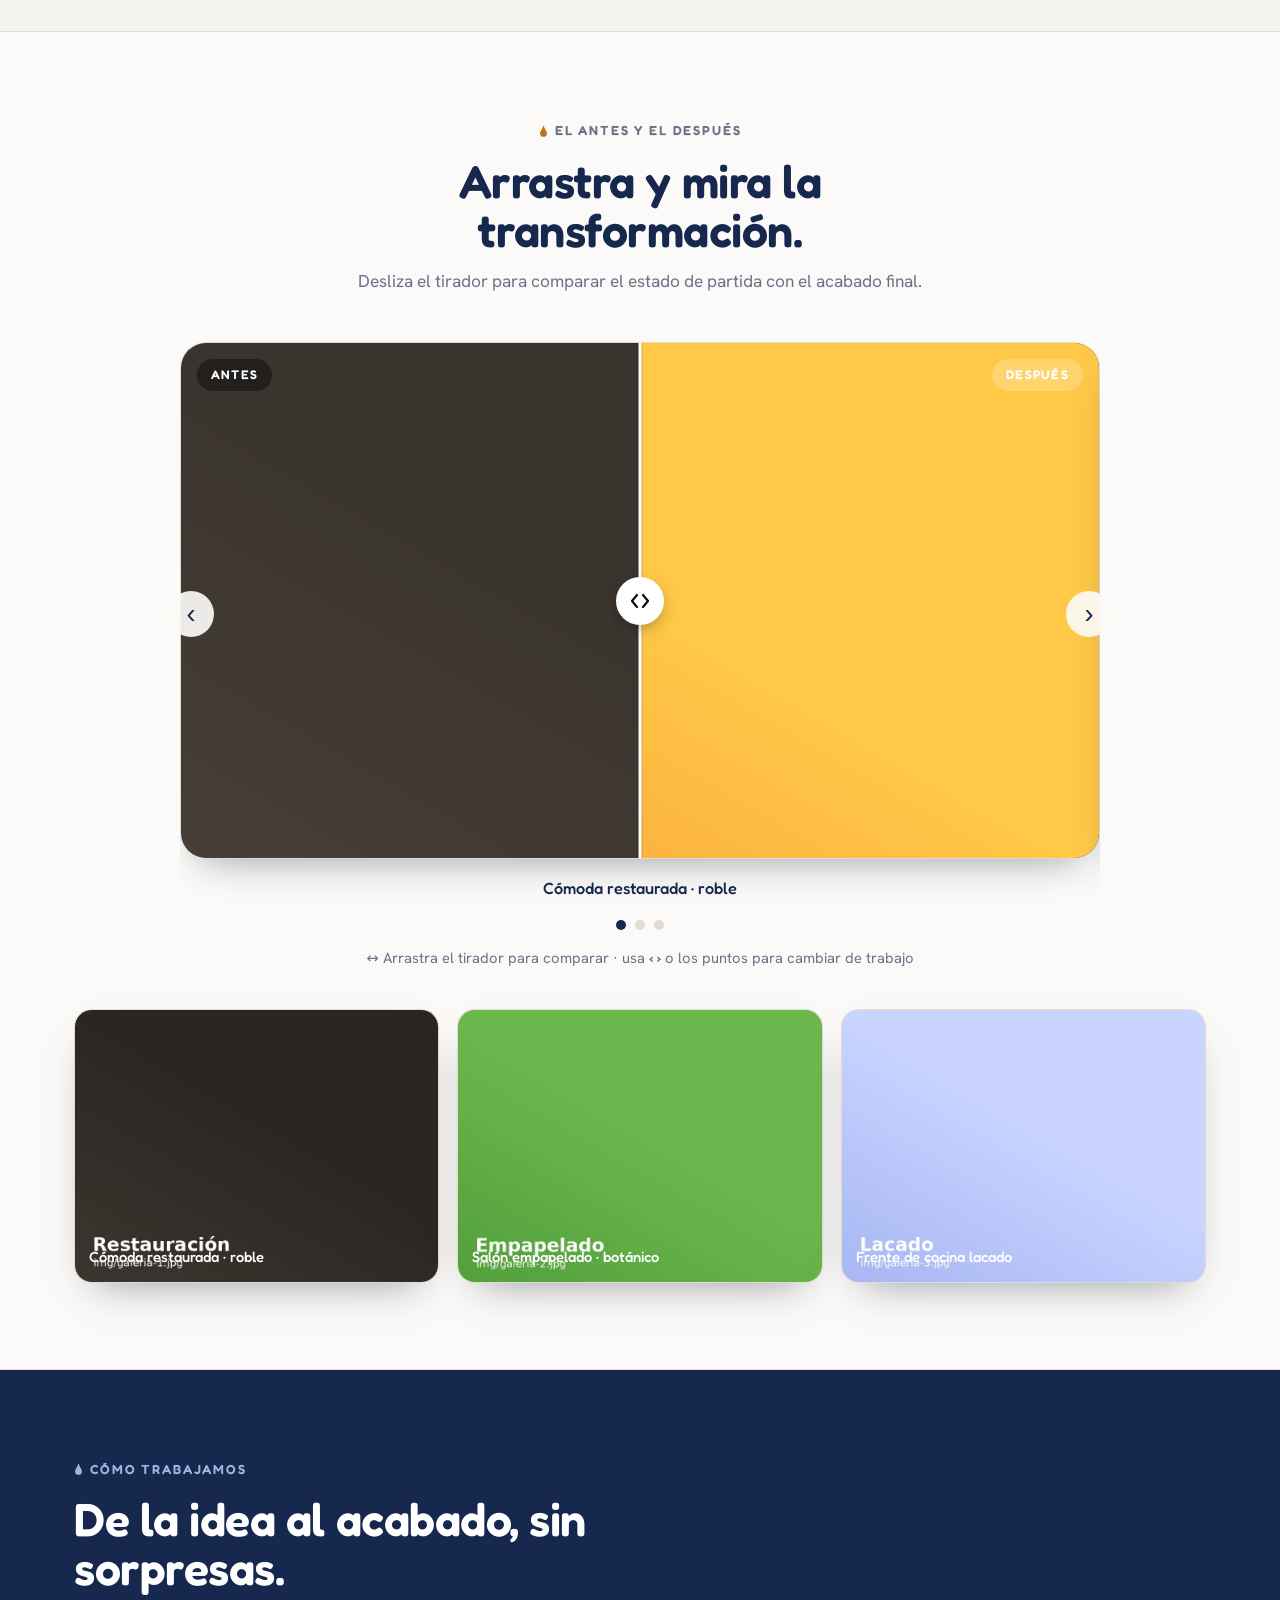
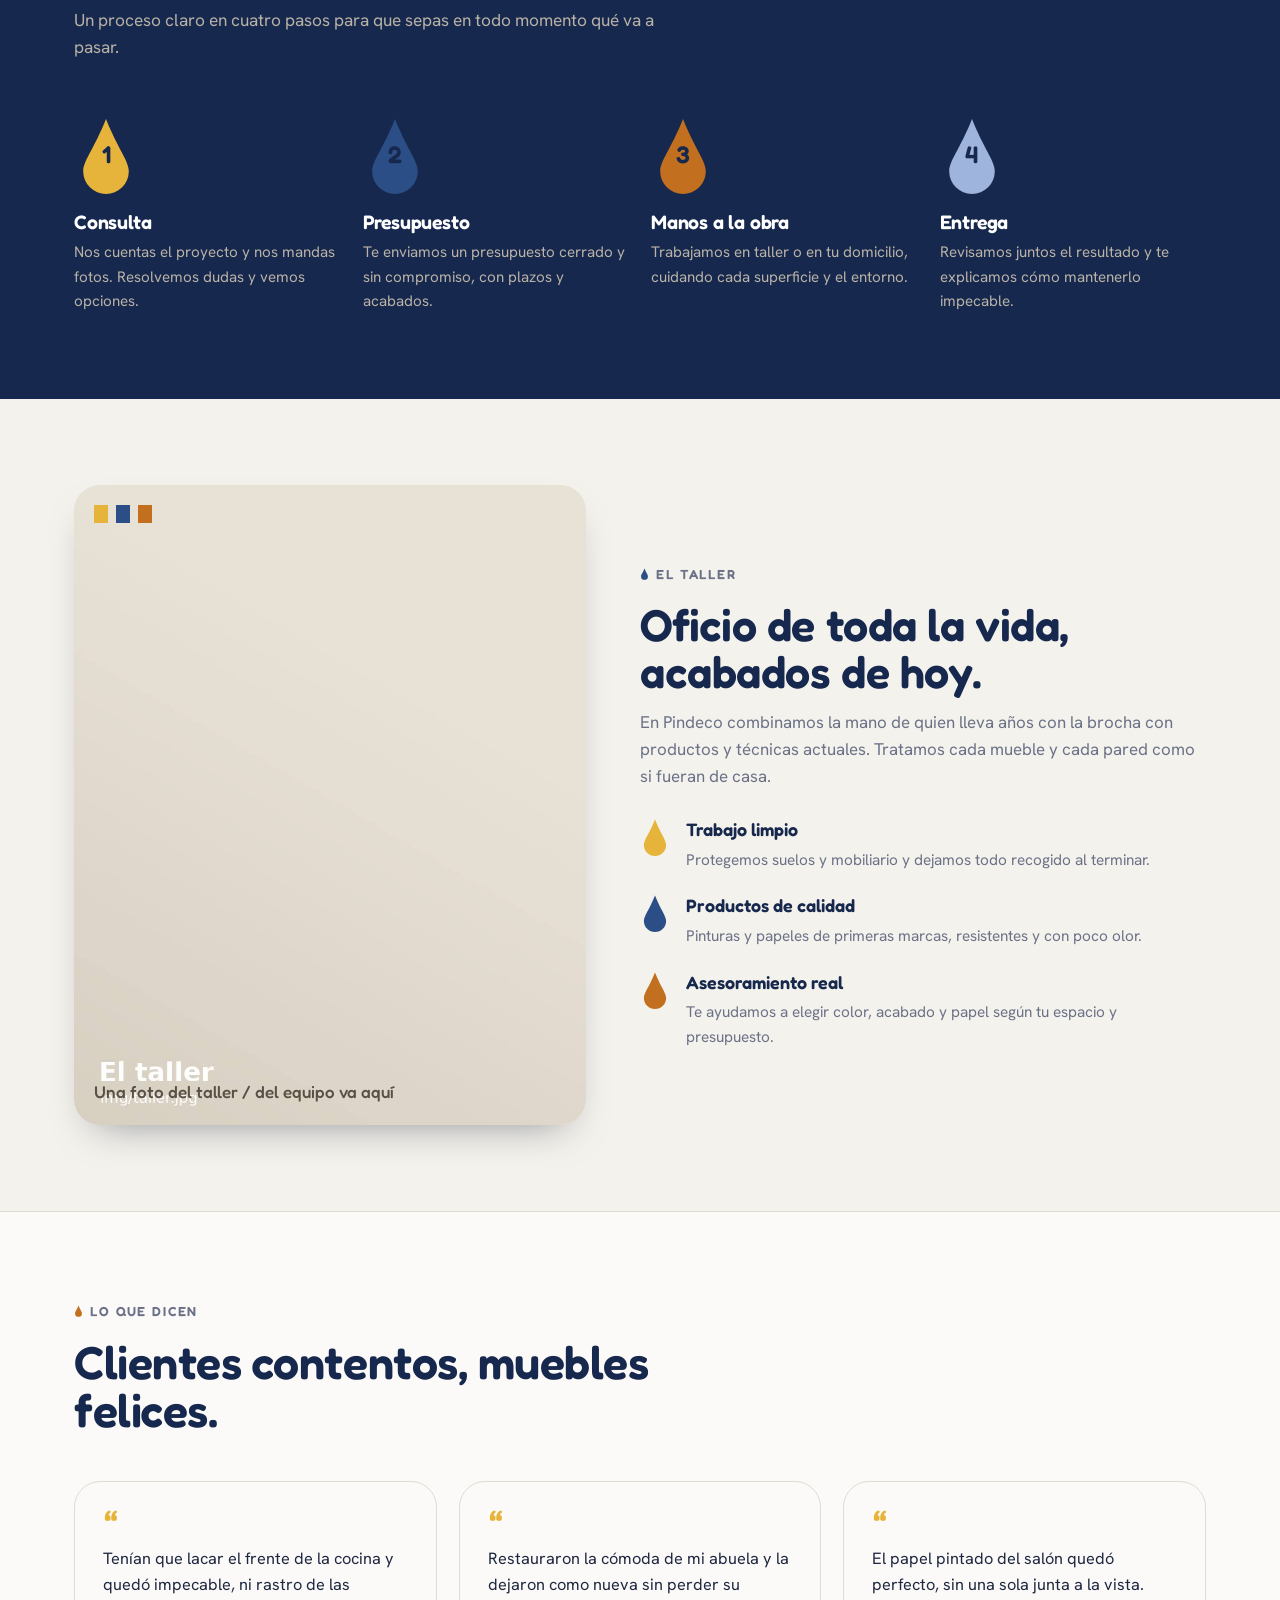
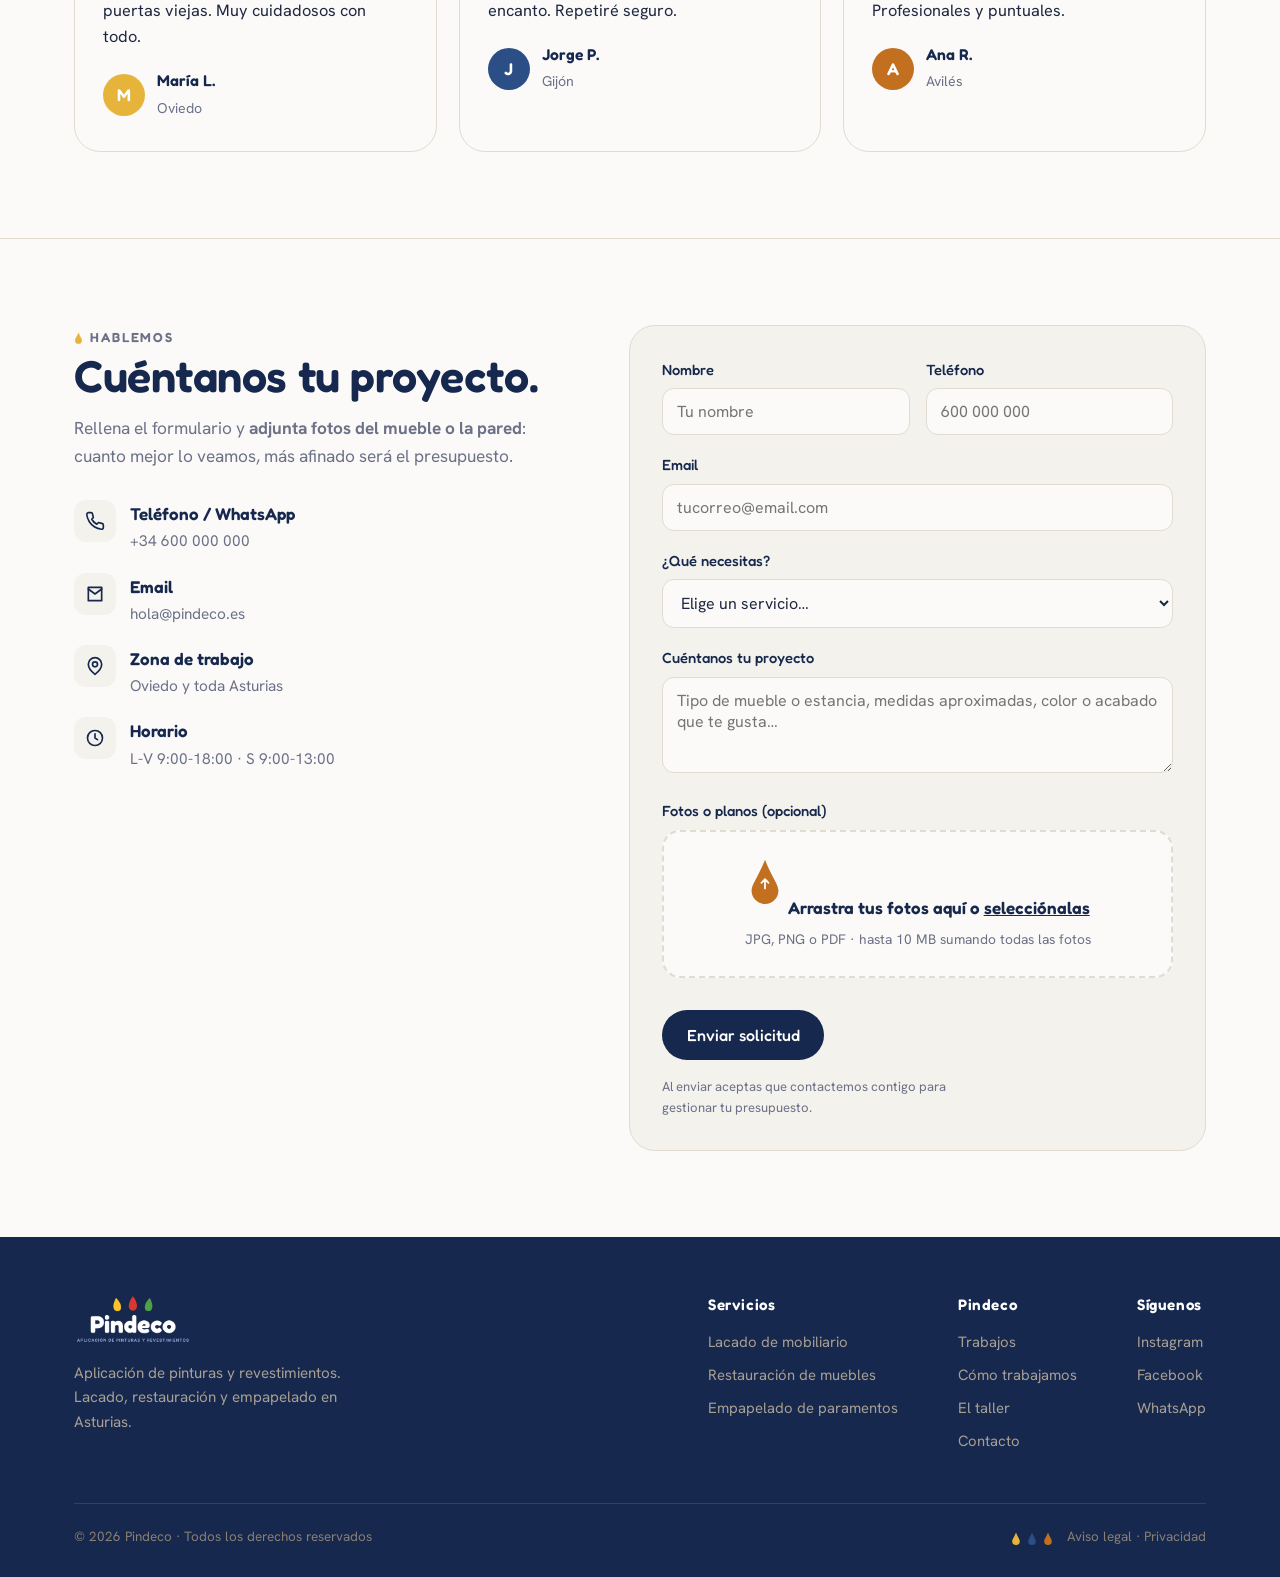
==== commit 92ebdfb4: "web_distinta" ====
--- a/index.html
+++ b/index.html
@@ -53,11 +53,12 @@
     </div>
 
     <div class="hero-art reveal" aria-hidden="true">
-      <span class="hero-blob"></span>
+     <!--  <span class="hero-blob"></span>-->
       <img class="hero-truck" src="pindeco-furgoneta.png" alt="Furgoneta de Pindeco">
-      <svg class="fdrop hd1" viewBox="0 0 100 130"><path d="M50 5C30 55 12 75 12 92a38 38 0 0 0 76 0C88 75 70 55 50 5Z" fill="var(--amarillo)"/></svg>
+     <!-- <svg class="fdrop hd1" viewBox="0 0 100 130"><path d="M50 5C30 55 12 75 12 92a38 38 0 0 0 76 0C88 75 70 55 50 5Z" fill="var(--amarillo)"/></svg>
       <svg class="fdrop hd2" viewBox="0 0 100 130"><path d="M50 5C30 55 12 75 12 92a38 38 0 0 0 76 0C88 75 70 55 50 5Z" fill="var(--rojo)"/></svg>
-      <svg class="fdrop hd3" viewBox="0 0 100 130"><path d="M50 5C30 55 12 75 12 92a38 38 0 0 0 76 0C88 75 70 55 50 5Z" fill="var(--verde)"/></svg>
+      <svg class="fdrop hd3" viewBox="0 0 100 130"><path d="M50 5C30 55 12 75 12 92a38 38 0 0 0 76 0C88 75 70 55 50 5Z" fill="var(--verde)"/></svg> -->
+
     </div>
   </div>
 </section>
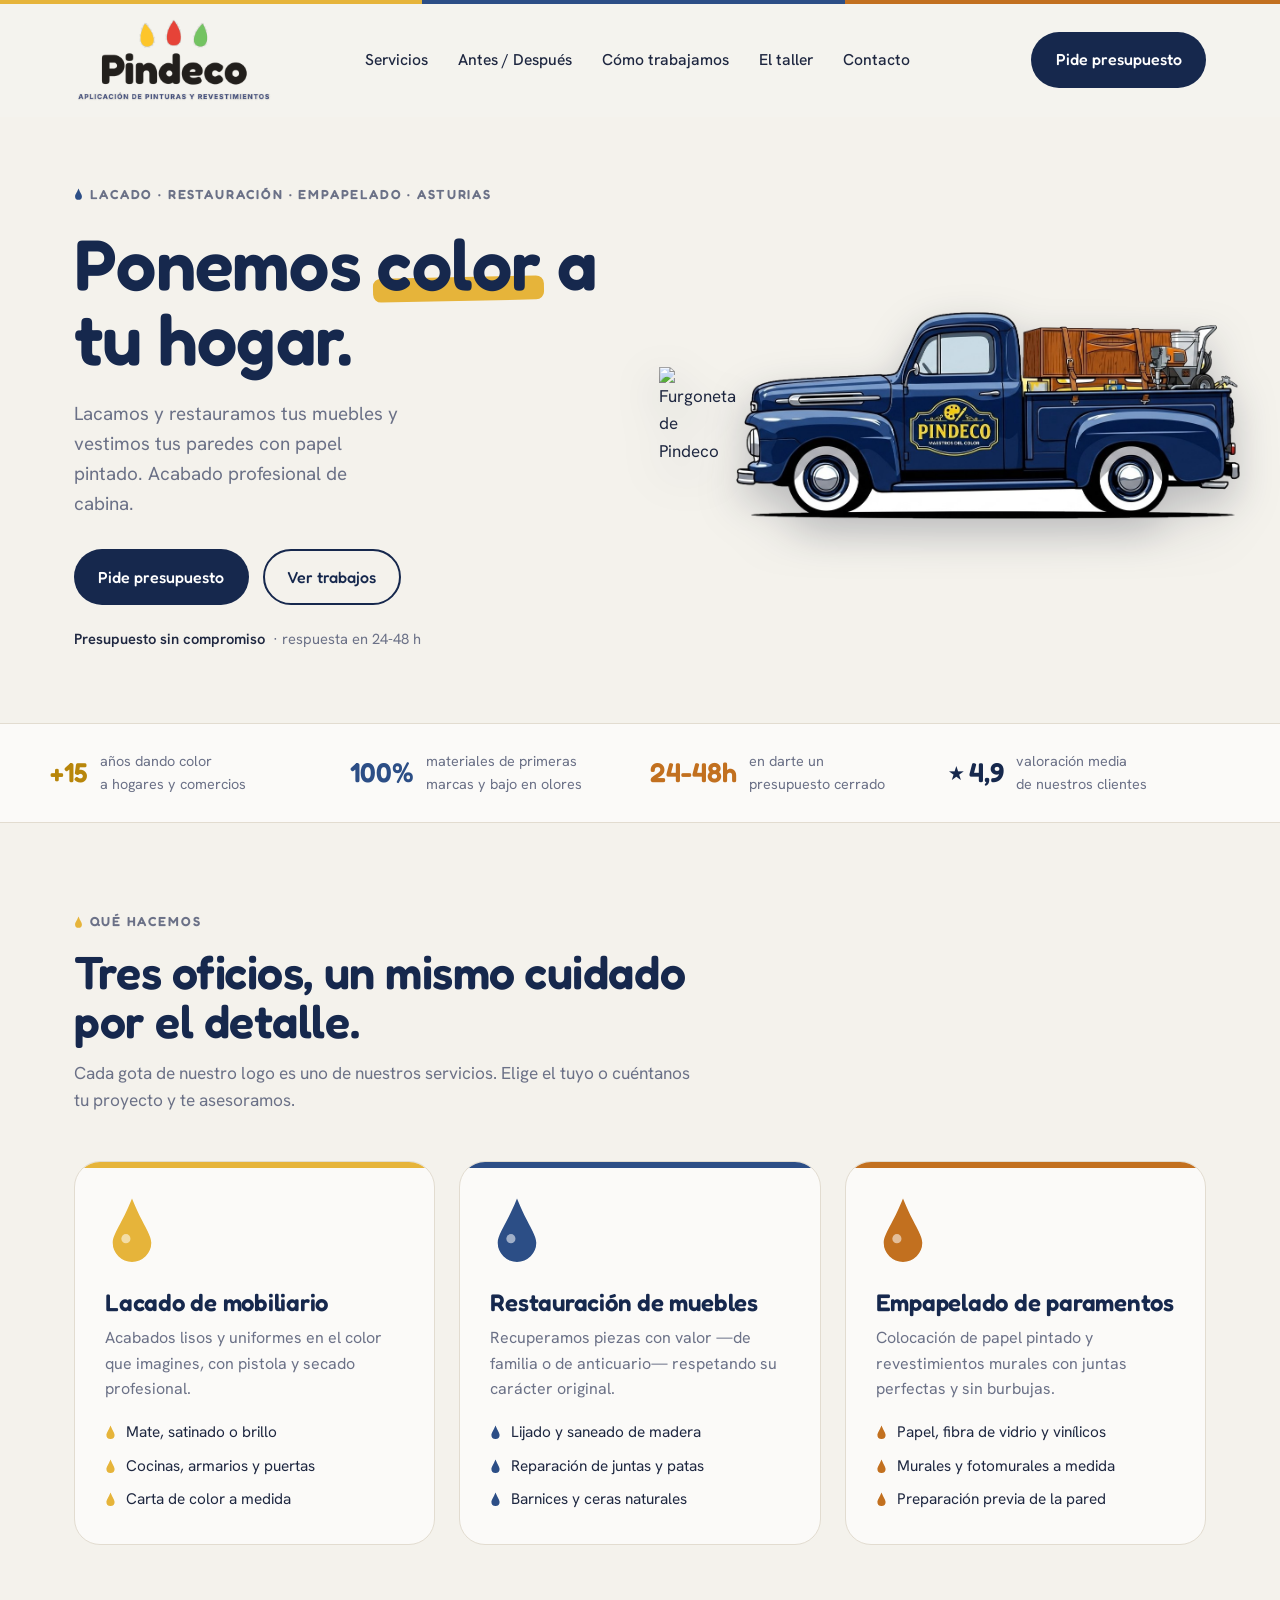
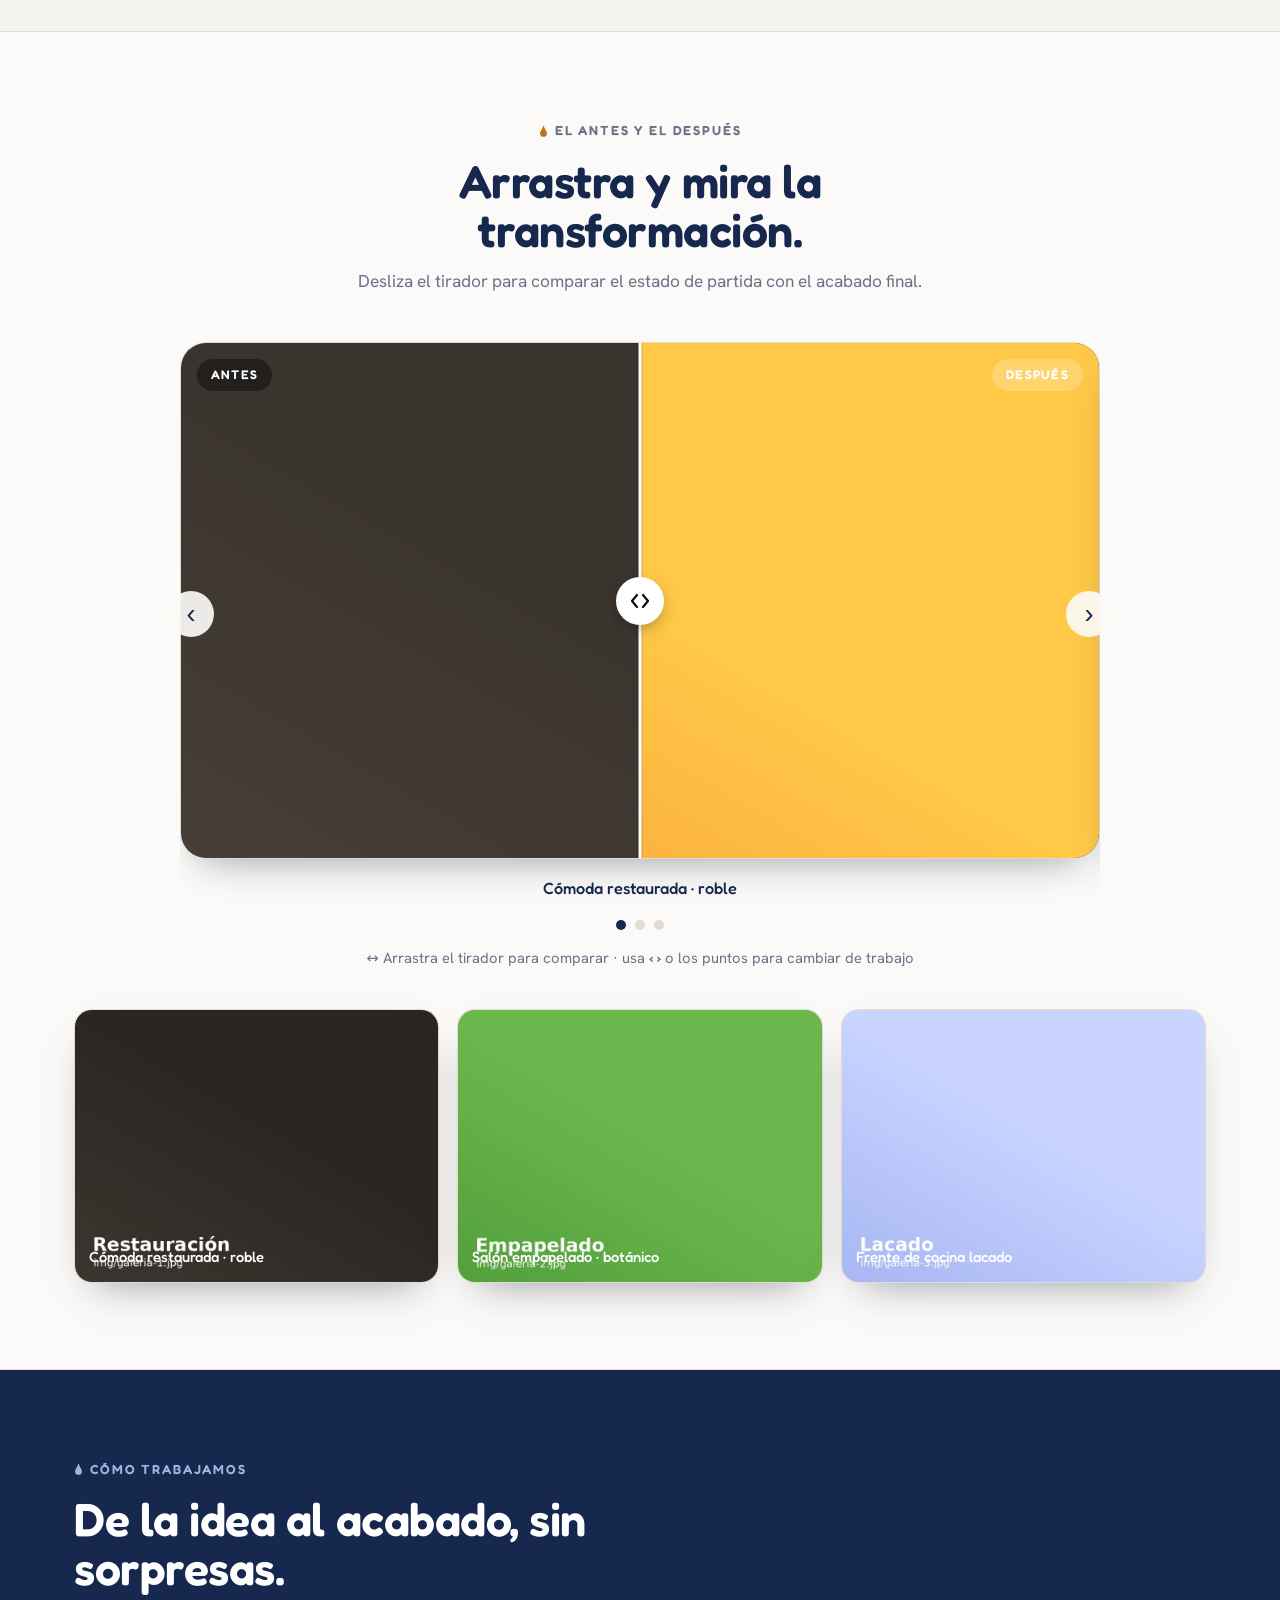
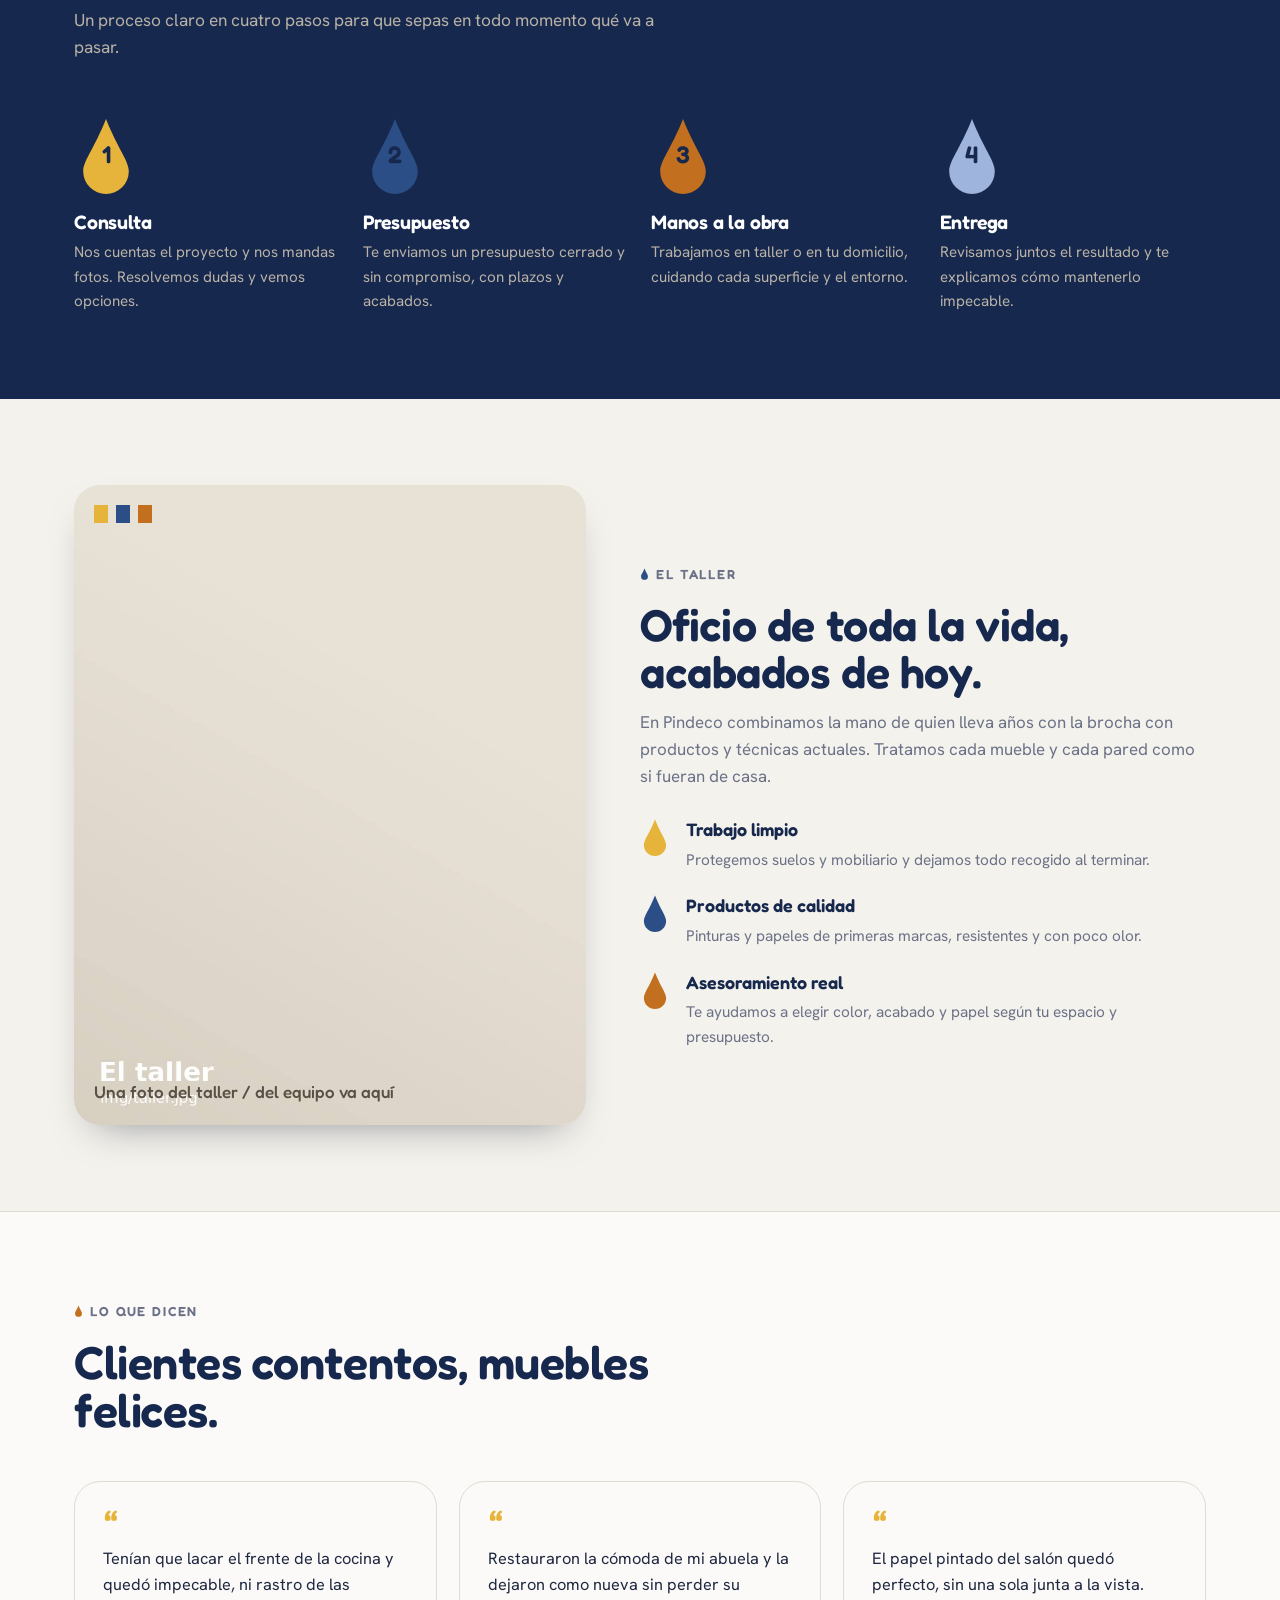
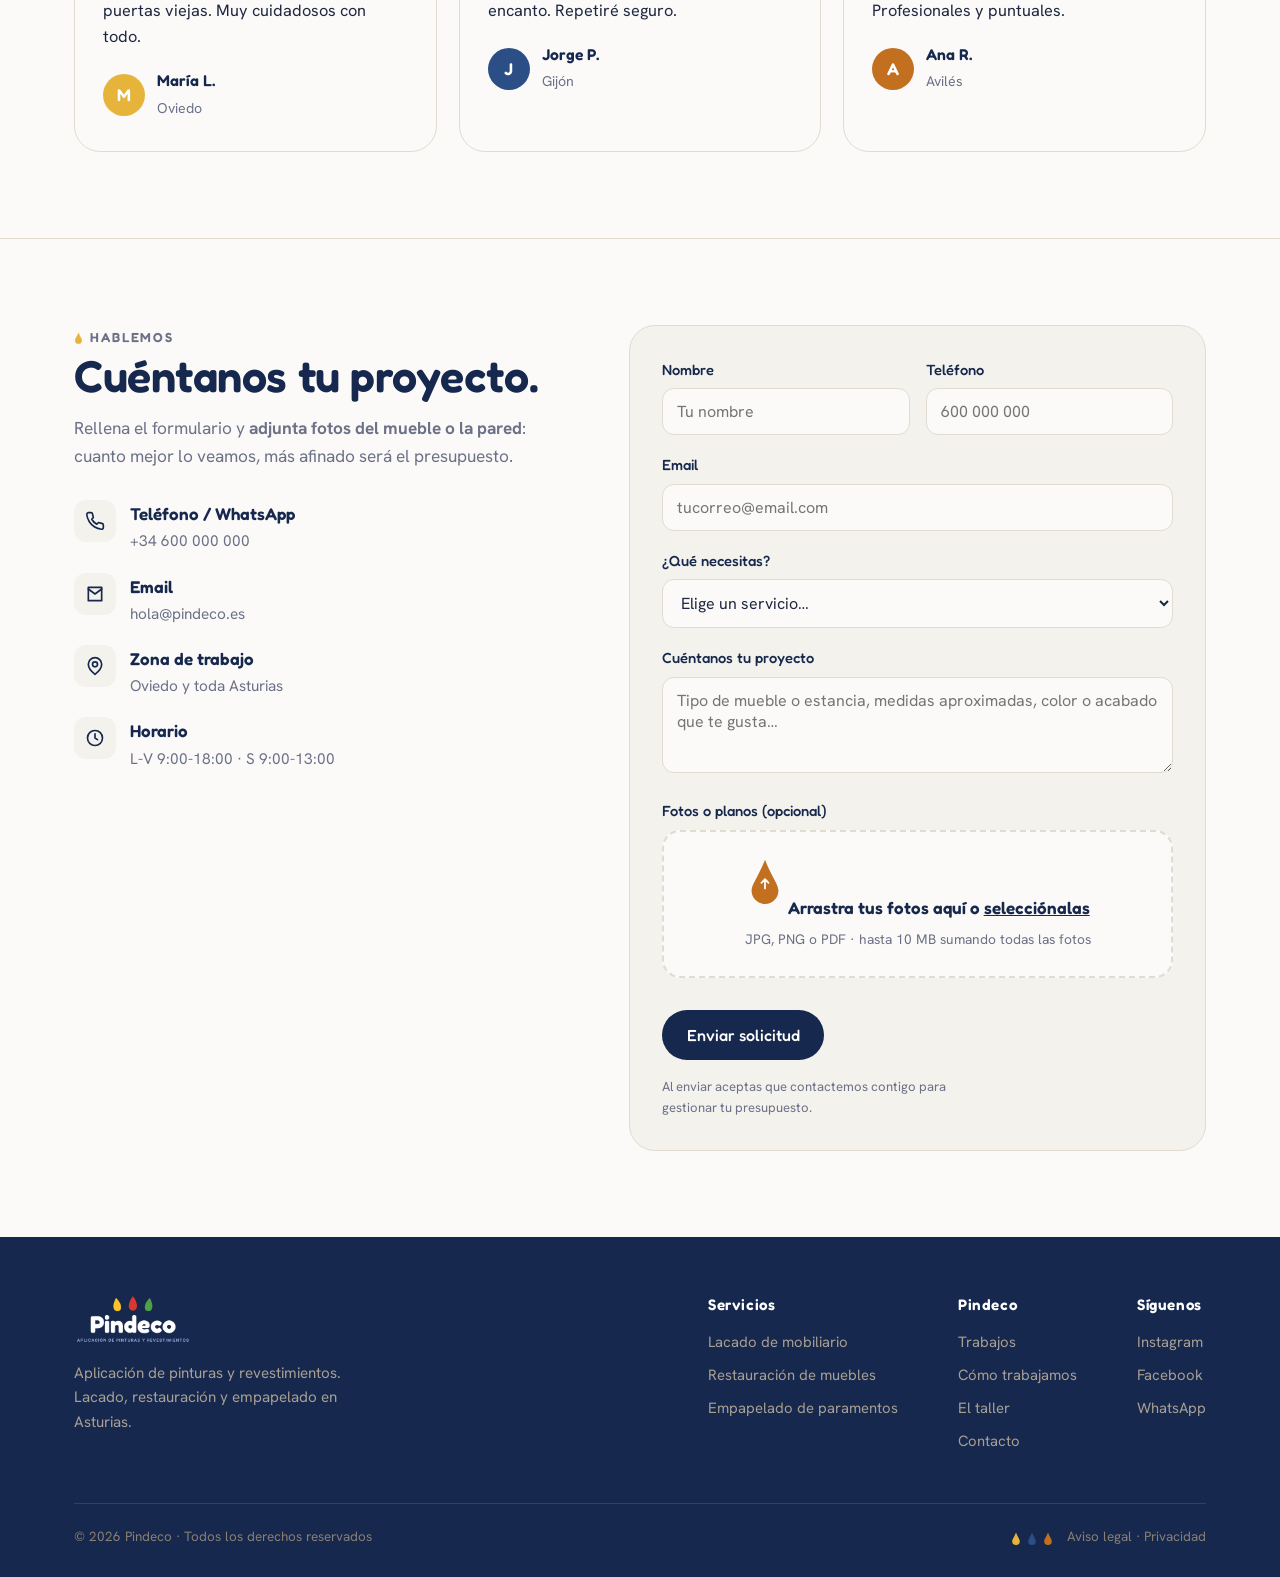
==== commit d26b3fa4: "web_distinta" ====
--- a/index.html
+++ b/index.html
@@ -54,6 +54,7 @@
 
     <div class="hero-art reveal" aria-hidden="true">
      <!--  <span class="hero-blob"></span>-->
+        <img class="hero-truck" src="carretera.png" alt="Furgoneta de Pindeco">
       <img class="hero-truck" src="pindeco-furgoneta.png" alt="Furgoneta de Pindeco">
      <!-- <svg class="fdrop hd1" viewBox="0 0 100 130"><path d="M50 5C30 55 12 75 12 92a38 38 0 0 0 76 0C88 75 70 55 50 5Z" fill="var(--amarillo)"/></svg>
       <svg class="fdrop hd2" viewBox="0 0 100 130"><path d="M50 5C30 55 12 75 12 92a38 38 0 0 0 76 0C88 75 70 55 50 5Z" fill="var(--rojo)"/></svg>
--- a/styles.css
+++ b/styles.css
@@ -75,6 +75,7 @@
   .hero-art{position:relative;display:flex;align-items:center;justify-content:center;padding:14px 4px}
   .hero-blob{position:absolute;inset:5% 1%;z-index:0;background:var(--amarillo);border-radius:46% 54% 56% 44% / 57% 46% 54% 43%}
   .hero-truck{position:relative;z-index:2;width:100%;height:auto;display:block;filter:drop-shadow(0 16px 20px rgba(14,22,46,.25))}
+  .hero-road{position:relative;z-index:2;width:100%;height:auto;display:block}
   .hero-art .fdrop{position:absolute;z-index:3;height:auto}
   .hero-art .hd1{top:4%;left:5%;width:30px}
   .hero-art .hd2{top:9%;right:6%;width:26px}
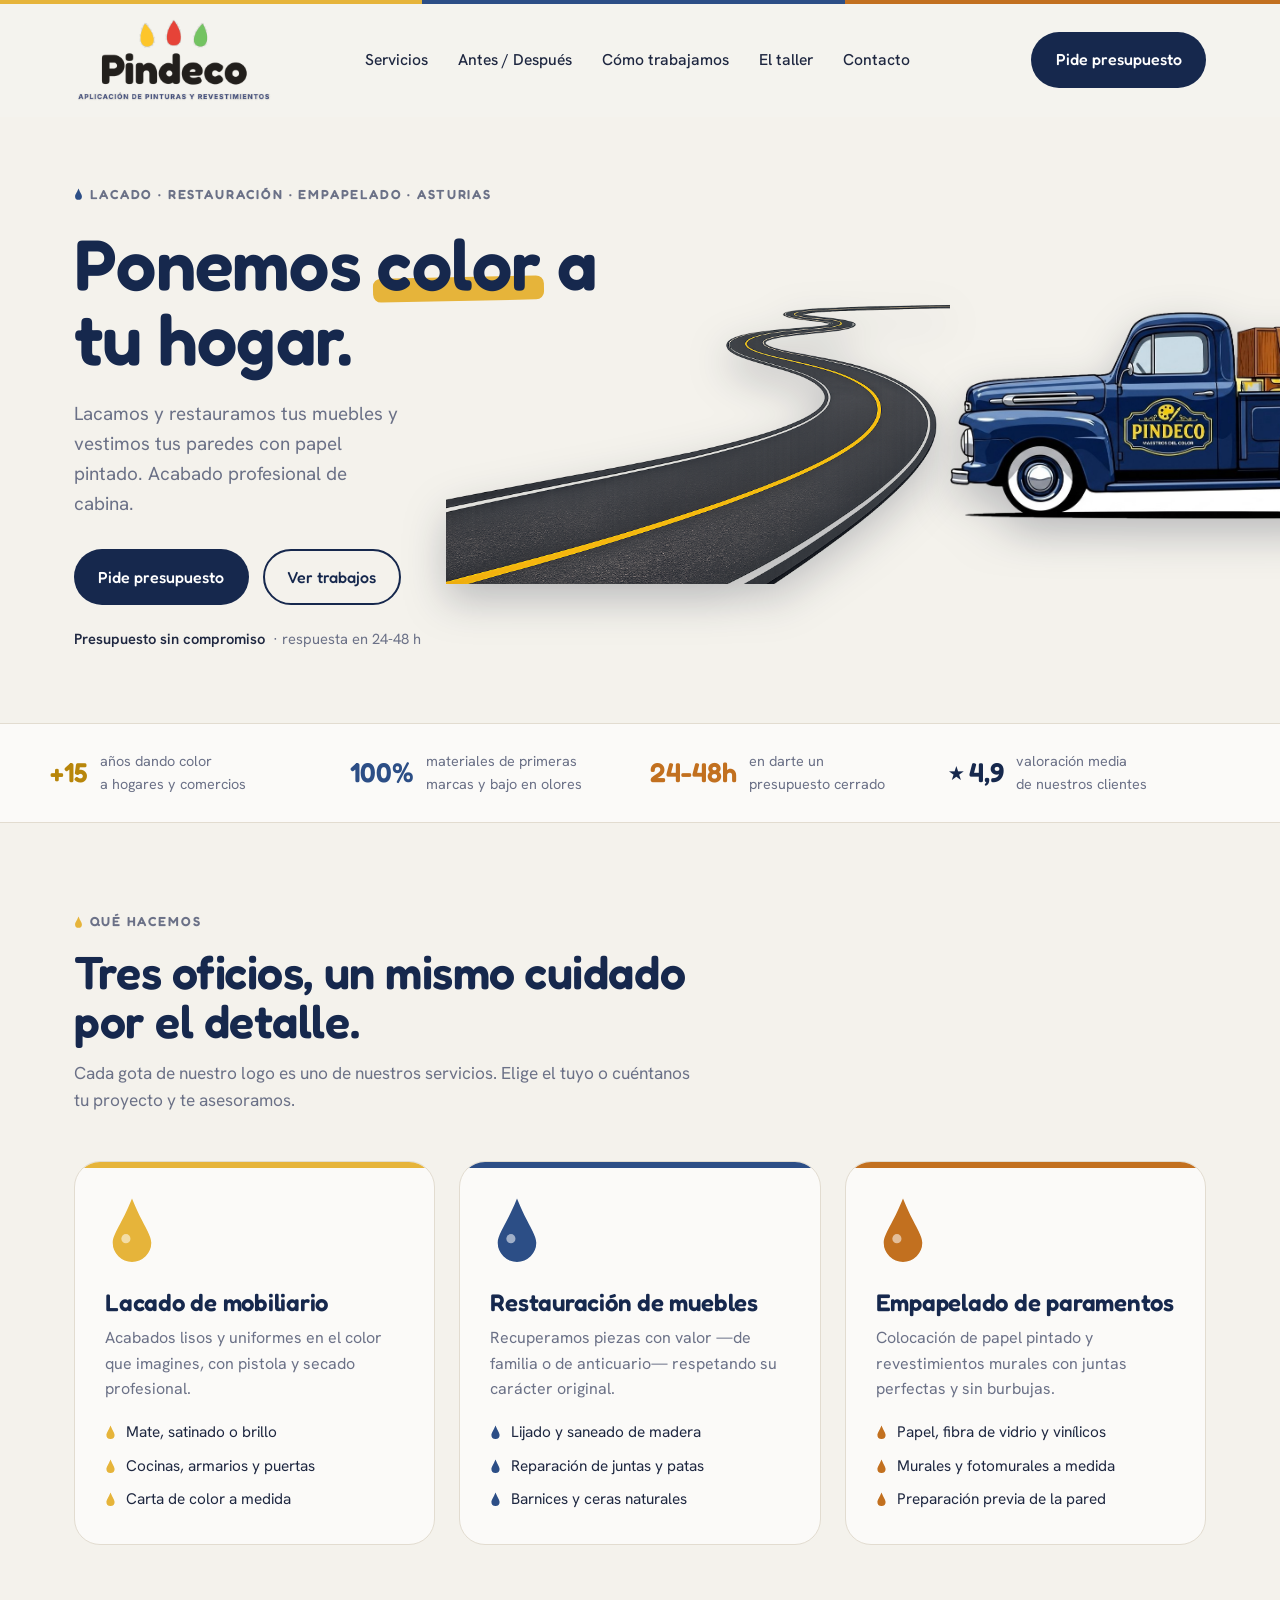
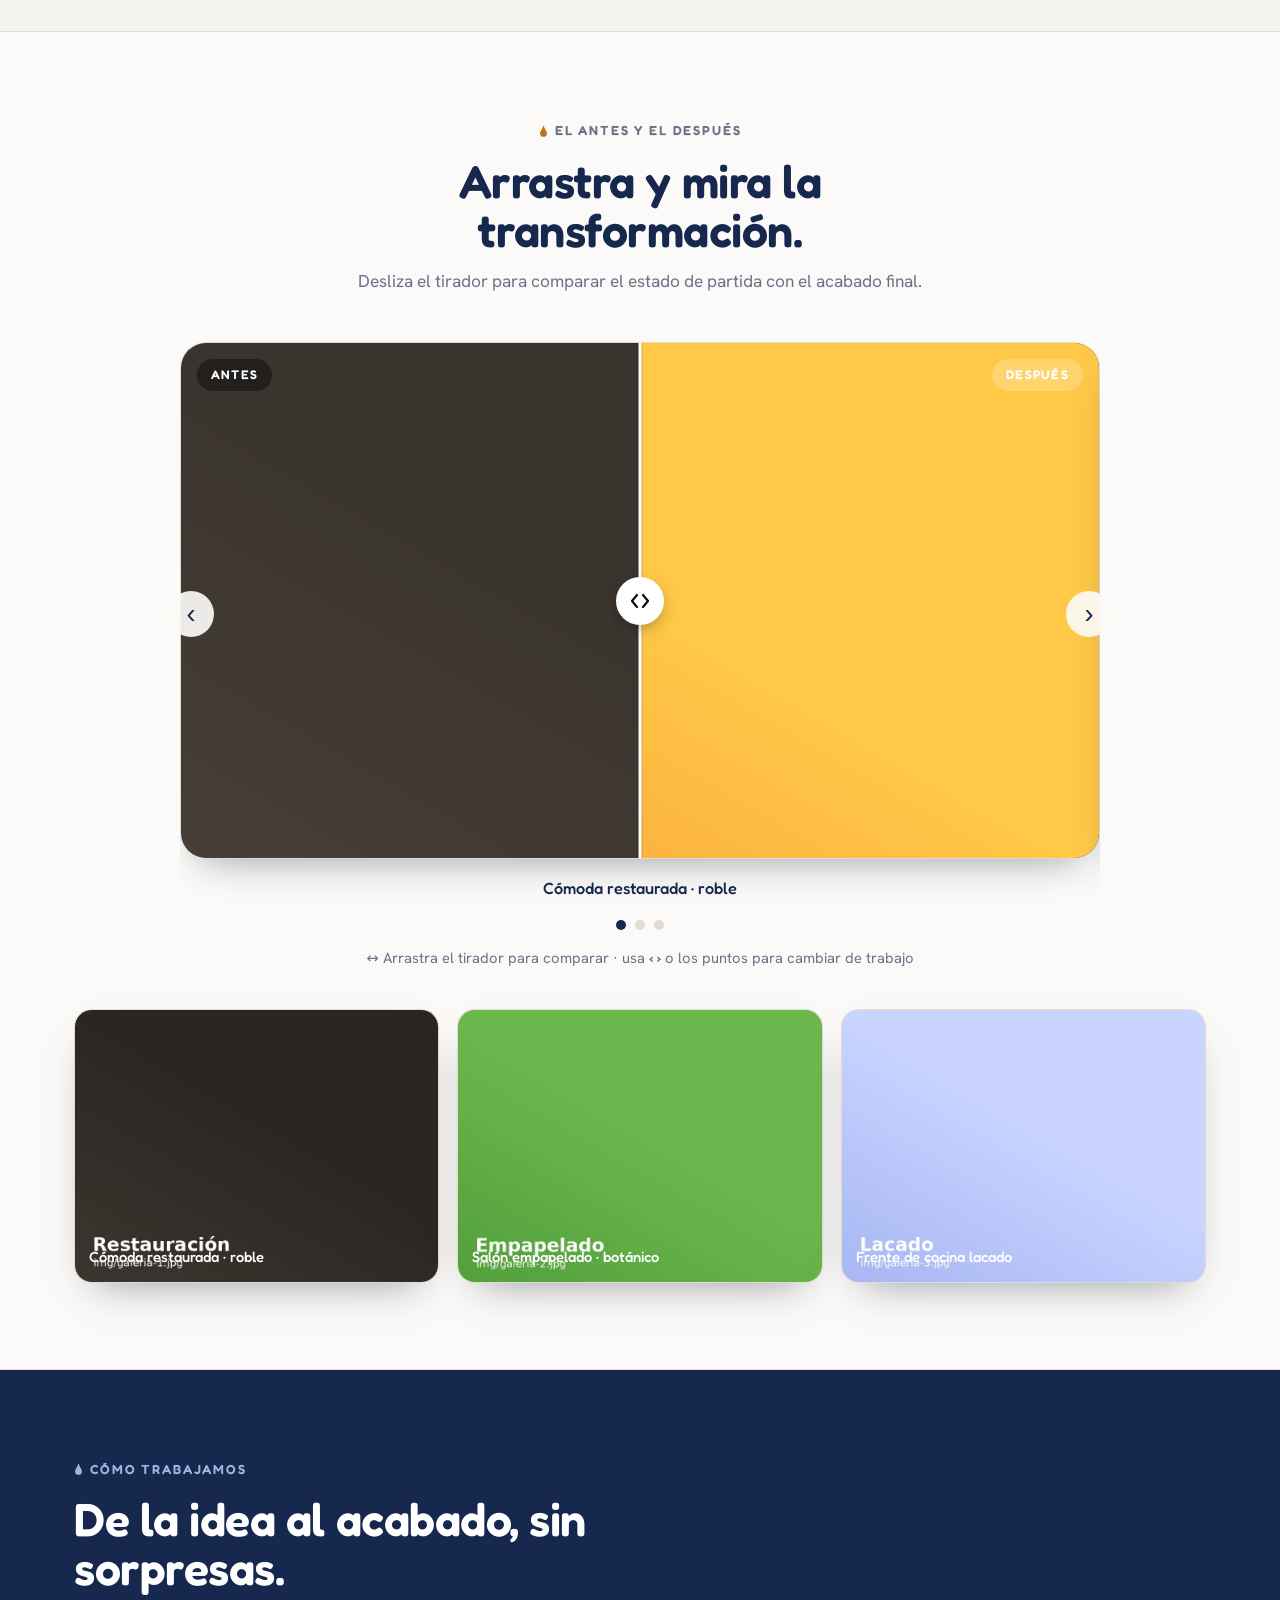
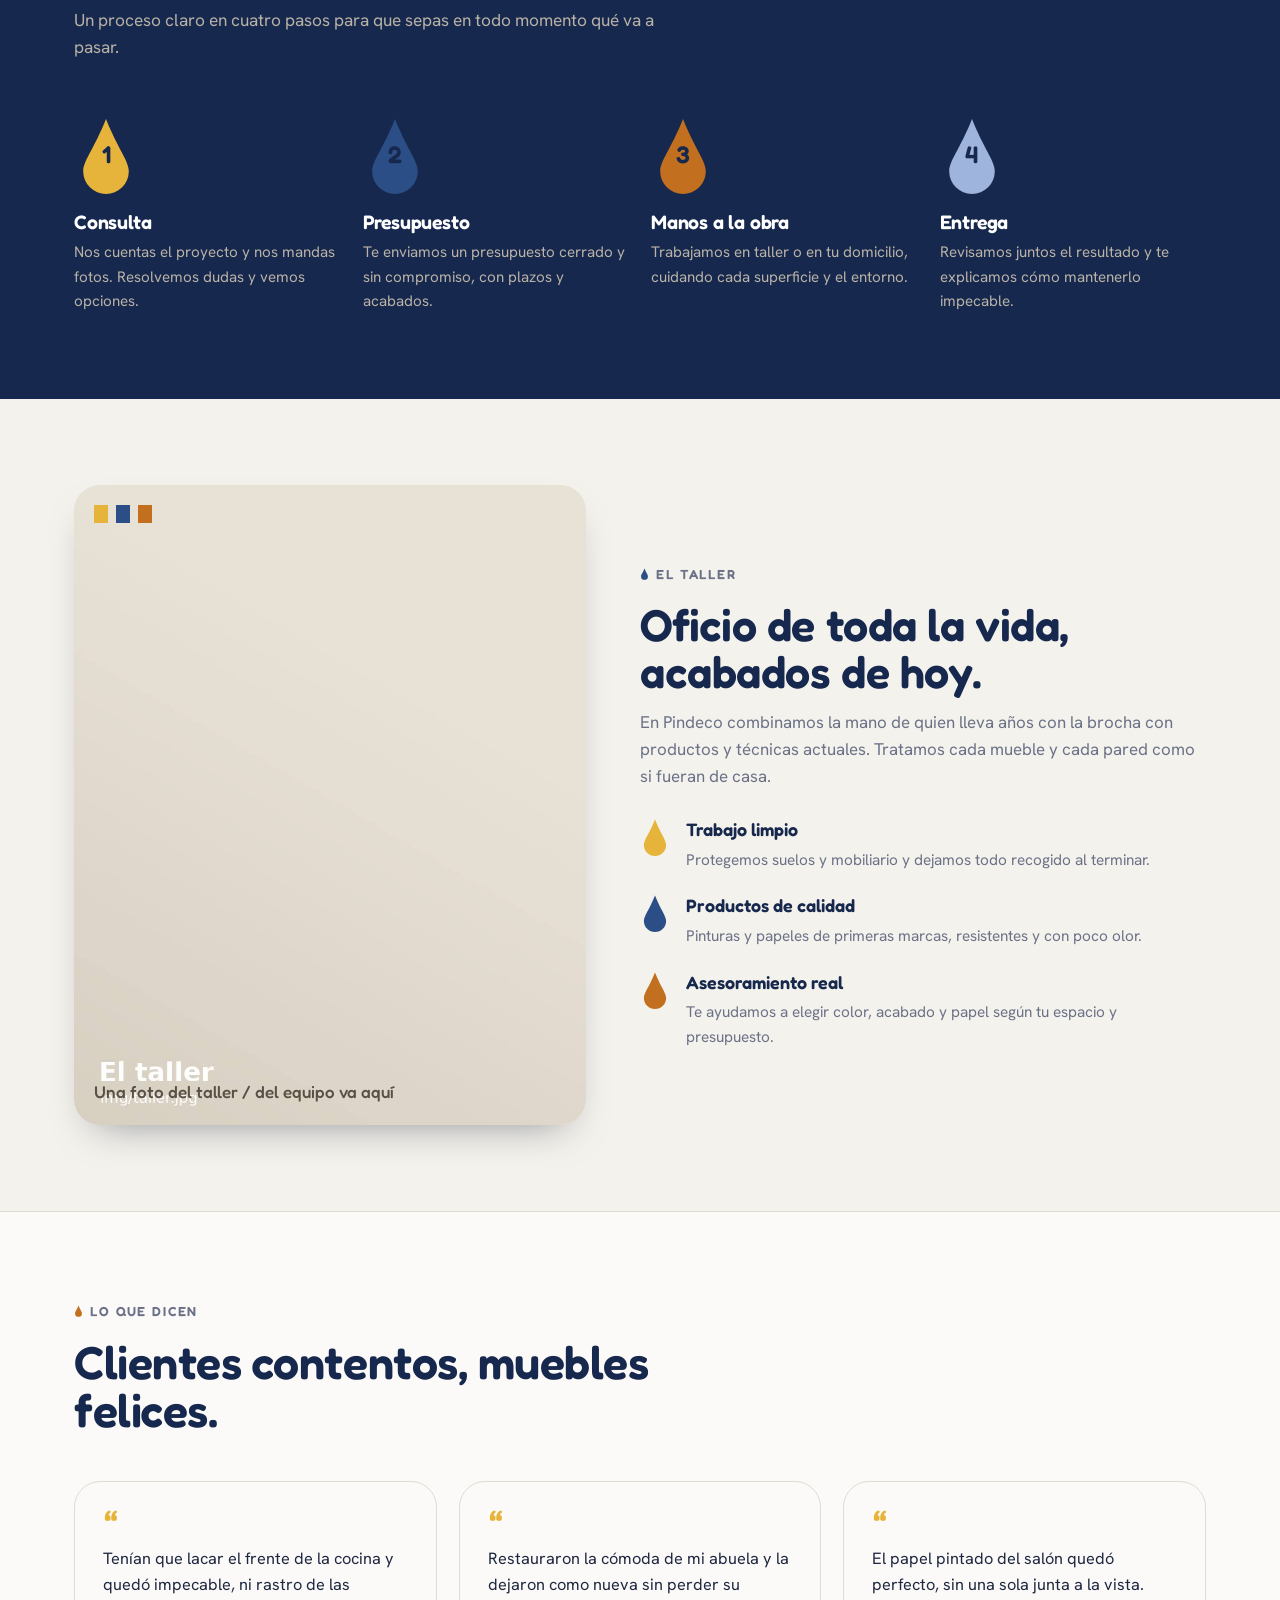
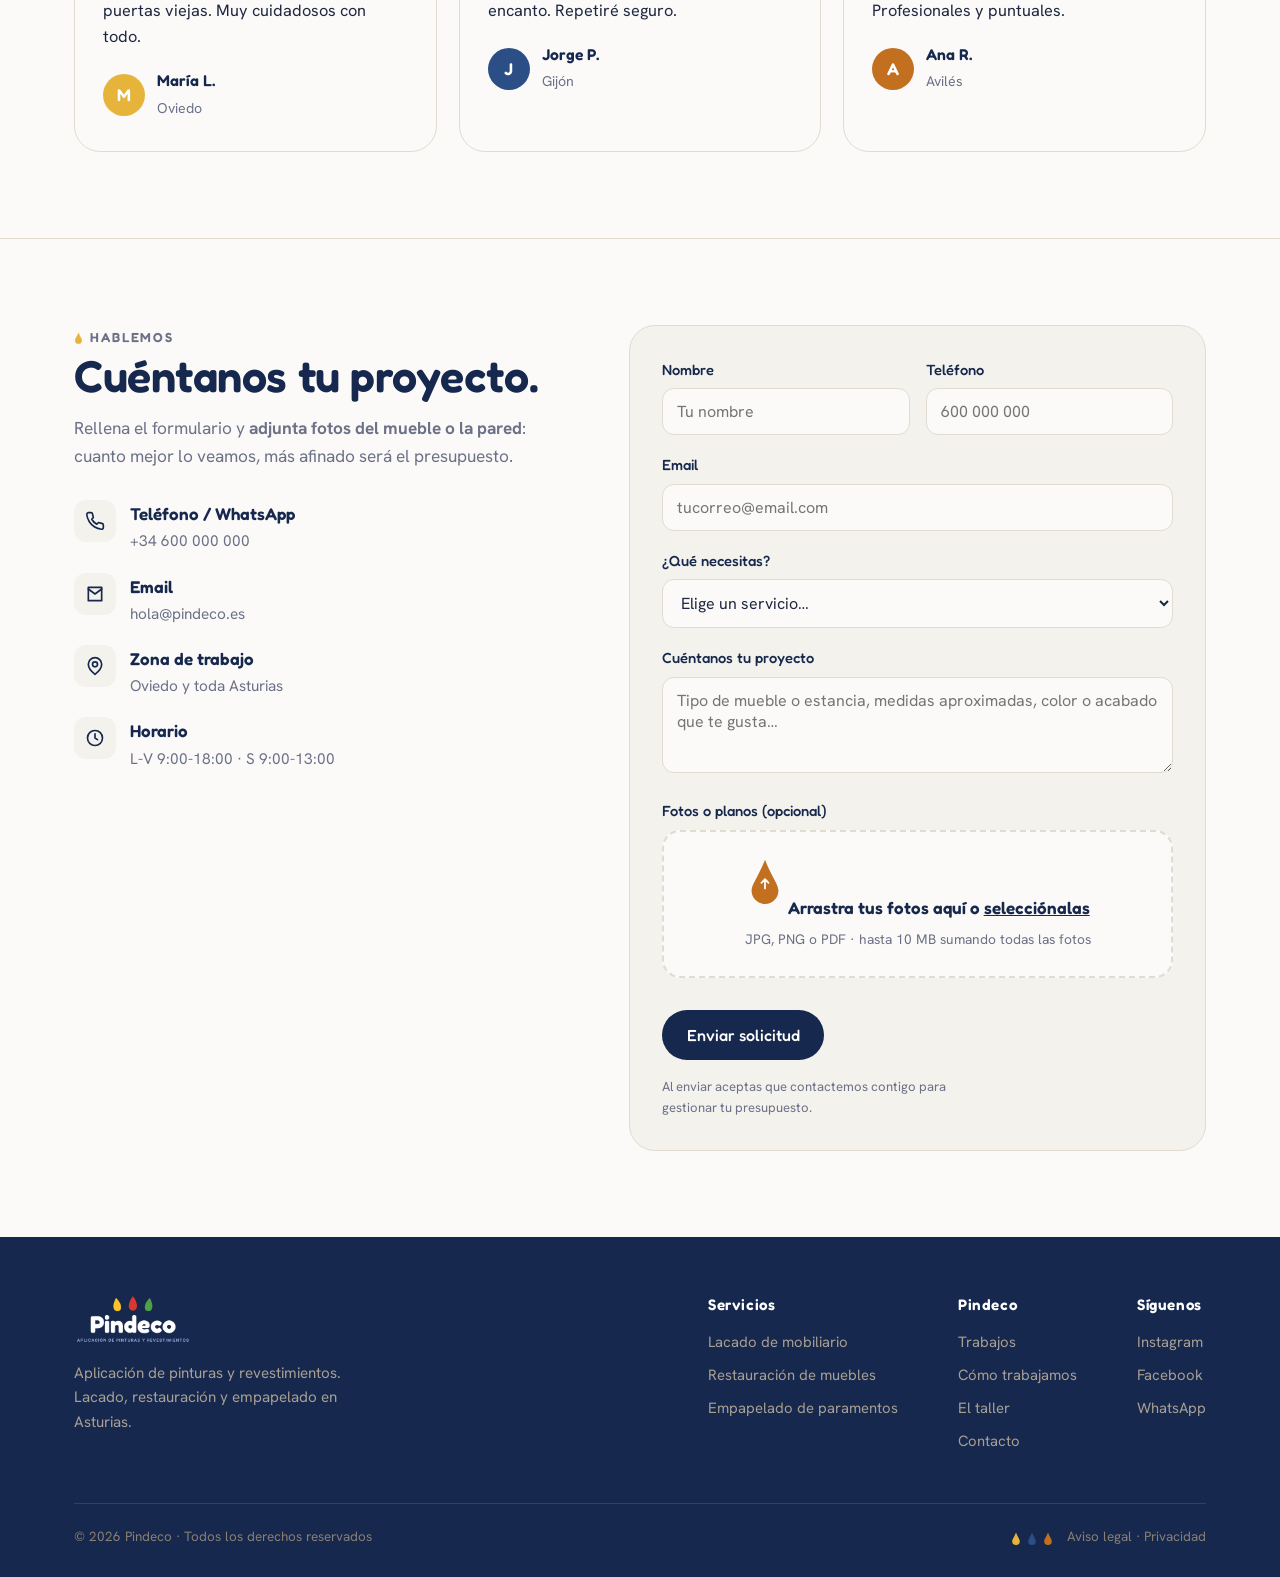
==== commit 0cc2d154: "web_distinta" ====
--- a/index.html
+++ b/index.html
@@ -54,7 +54,7 @@
 
     <div class="hero-art reveal" aria-hidden="true">
      <!--  <span class="hero-blob"></span>-->
-        <img class="hero-truck" src="carretera.png" alt="Furgoneta de Pindeco">
+        <img class="hero-truck" src="road.png" alt="carretera">
       <img class="hero-truck" src="pindeco-furgoneta.png" alt="Furgoneta de Pindeco">
      <!-- <svg class="fdrop hd1" viewBox="0 0 100 130"><path d="M50 5C30 55 12 75 12 92a38 38 0 0 0 76 0C88 75 70 55 50 5Z" fill="var(--amarillo)"/></svg>
       <svg class="fdrop hd2" viewBox="0 0 100 130"><path d="M50 5C30 55 12 75 12 92a38 38 0 0 0 76 0C88 75 70 55 50 5Z" fill="var(--rojo)"/></svg>
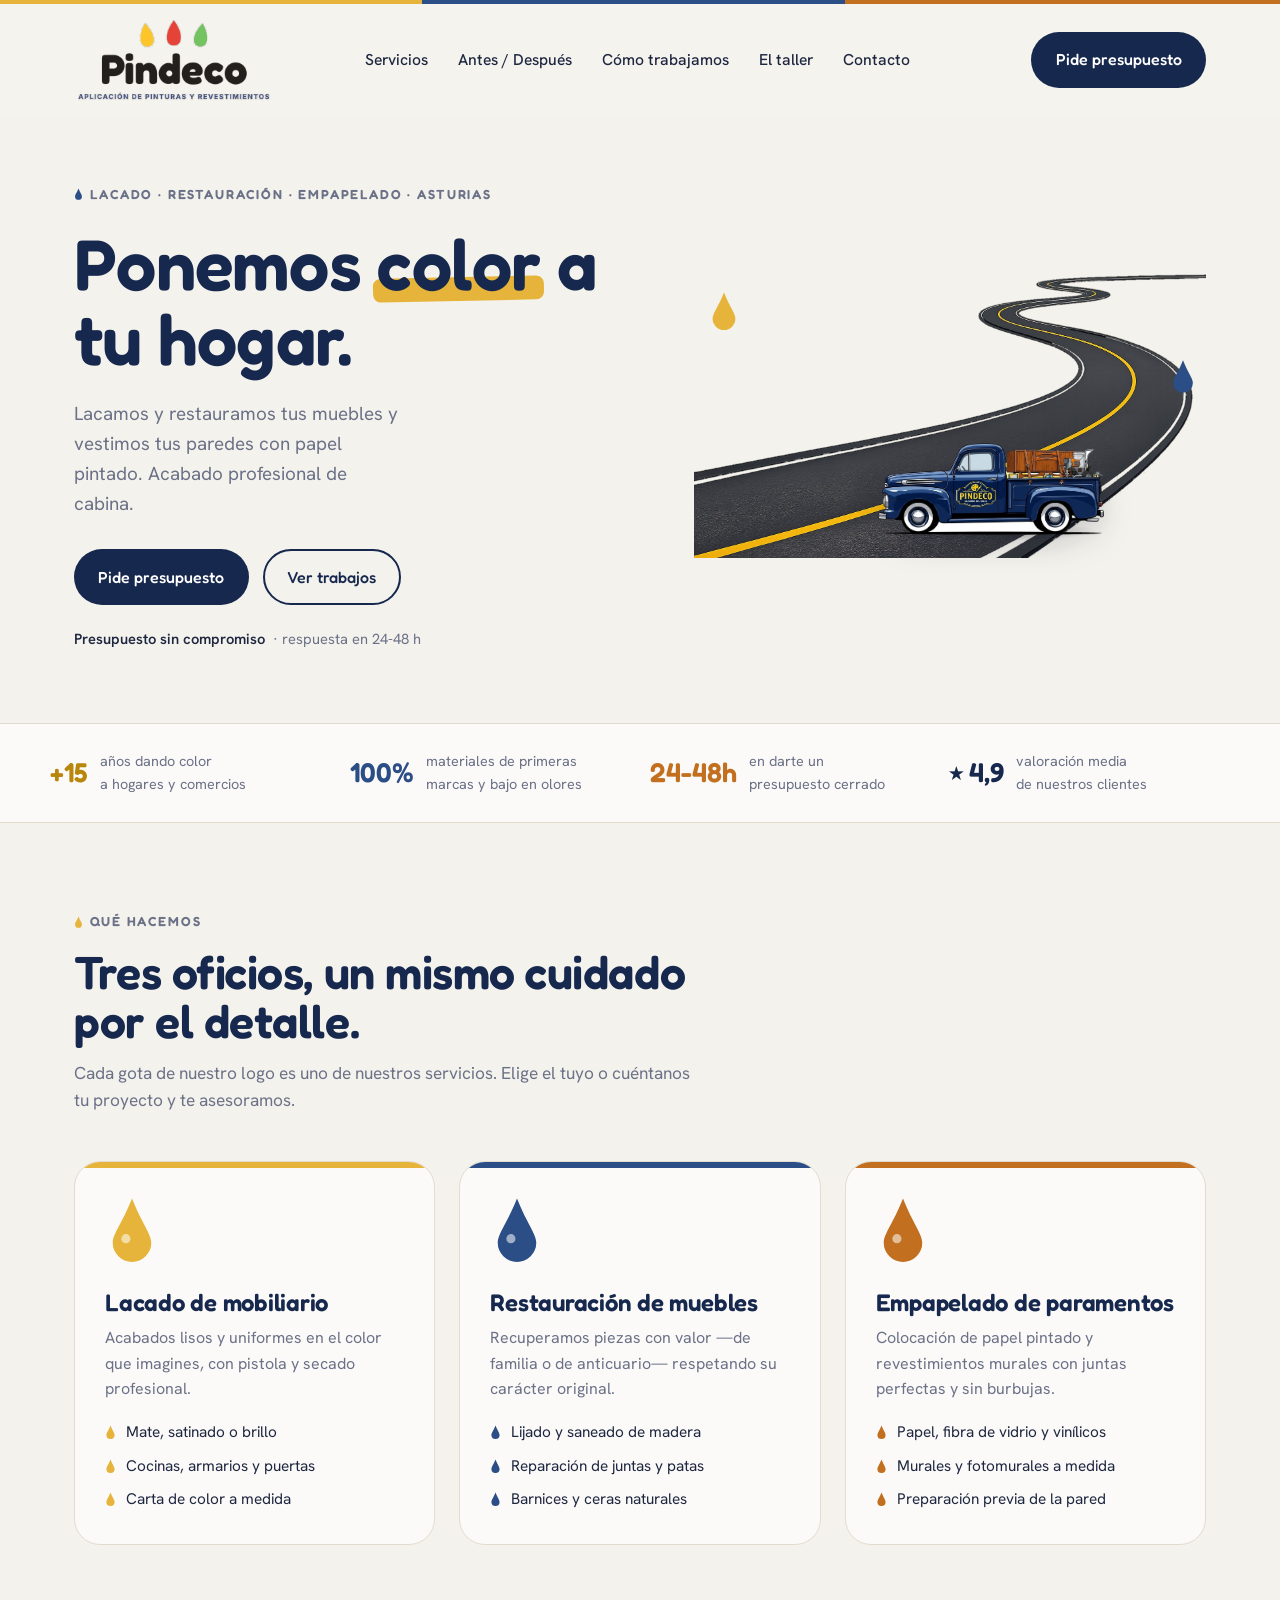
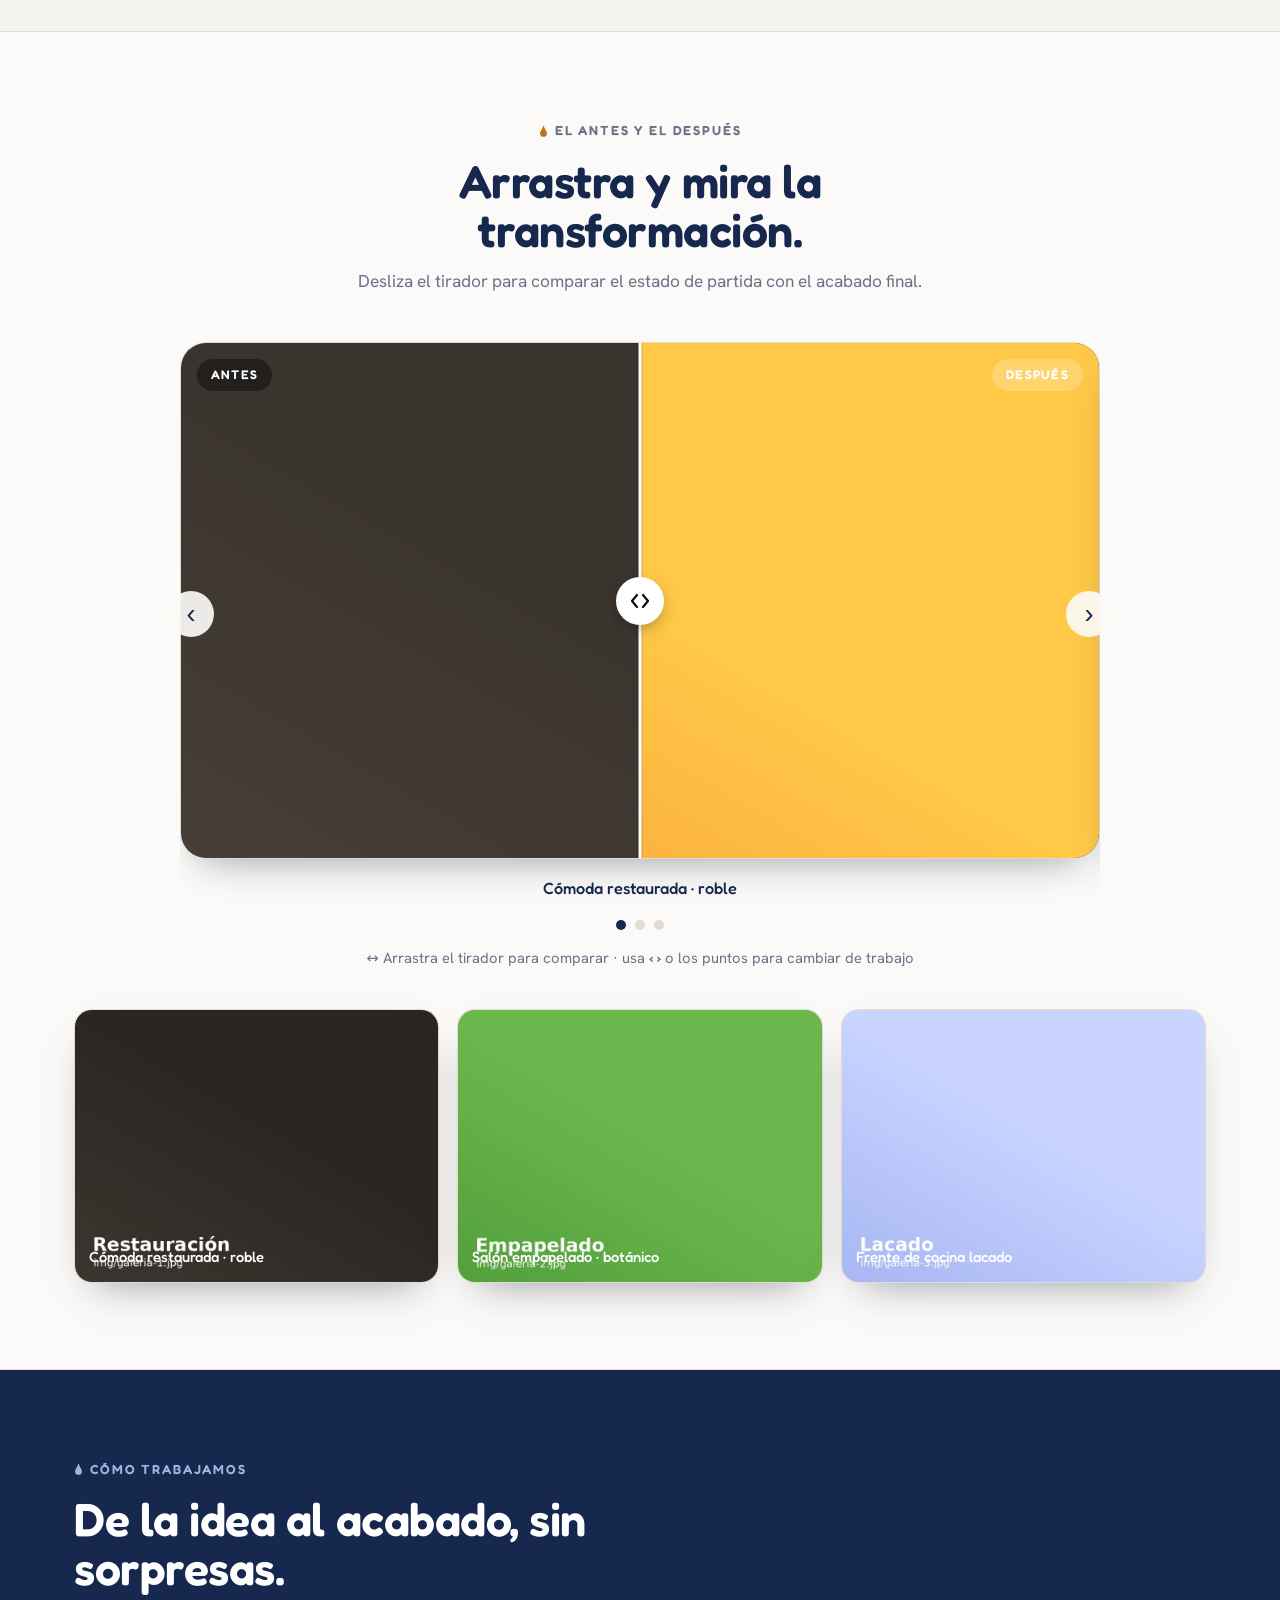
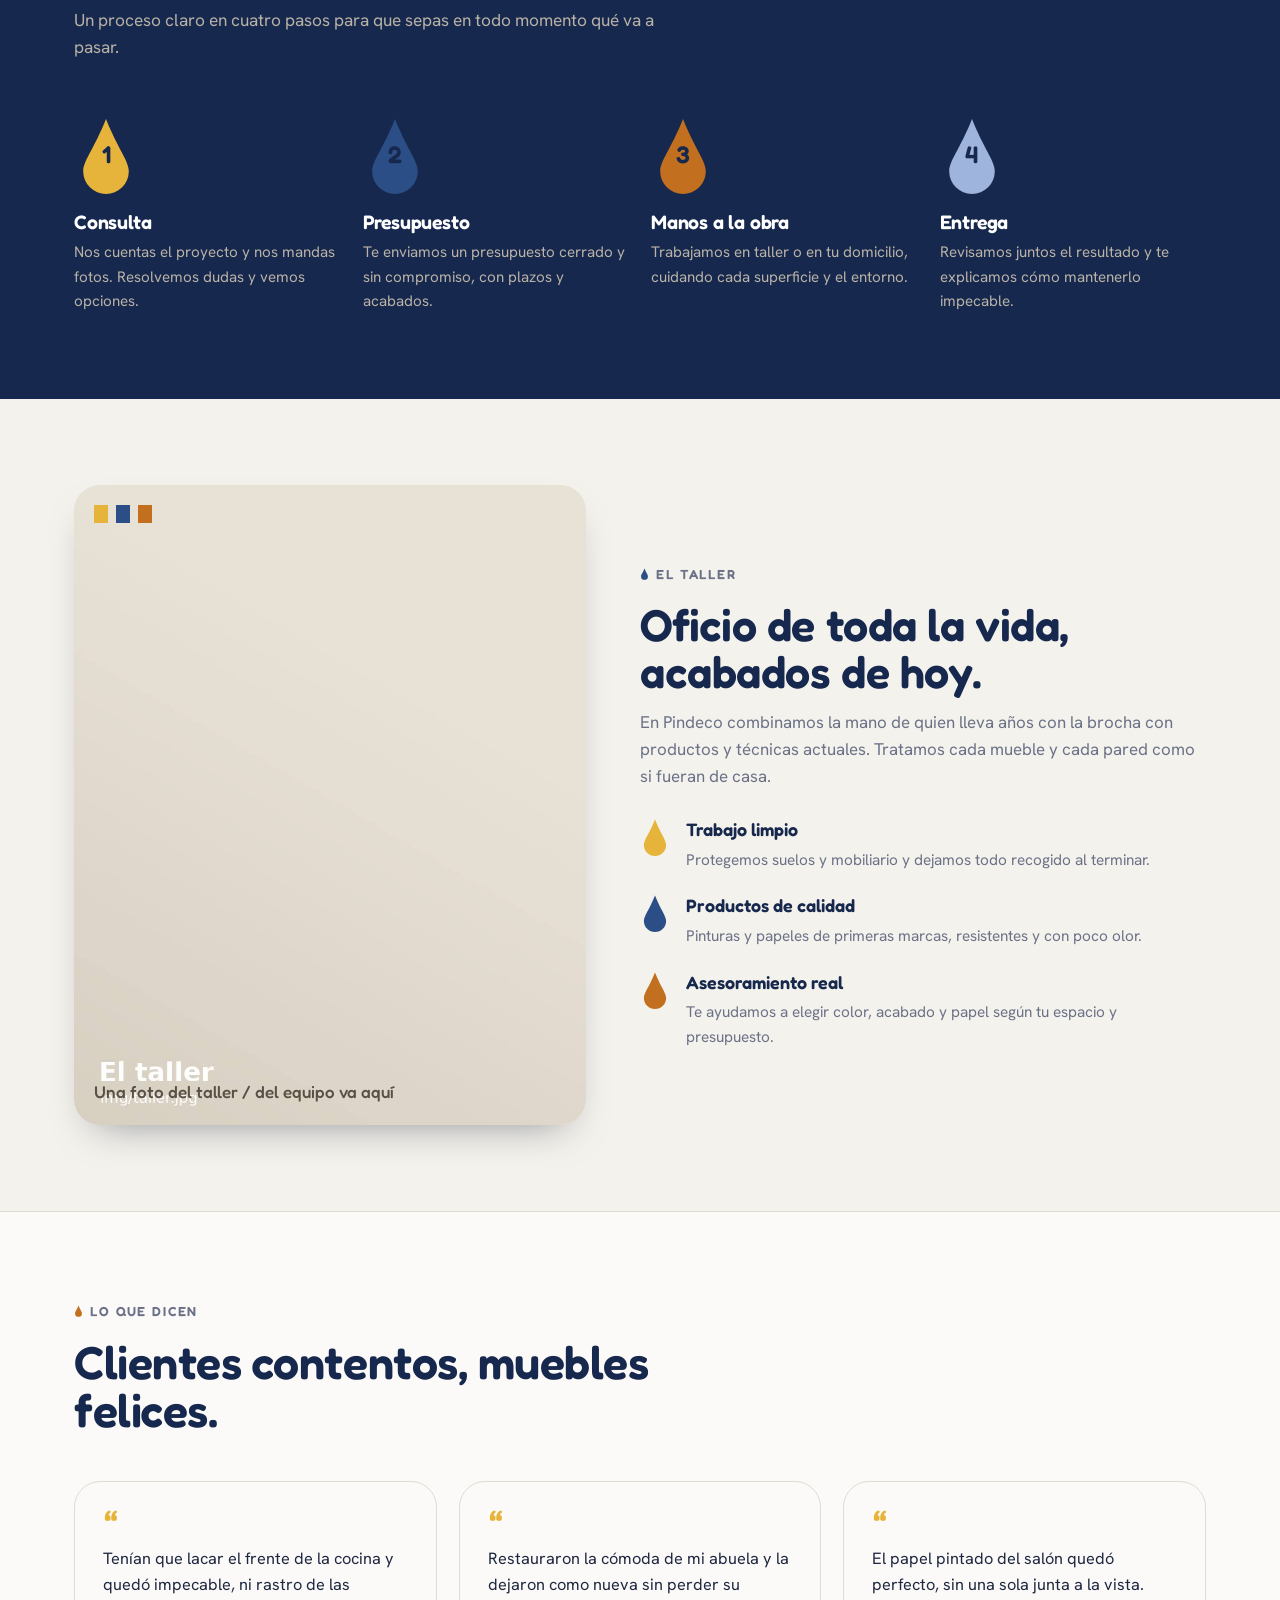
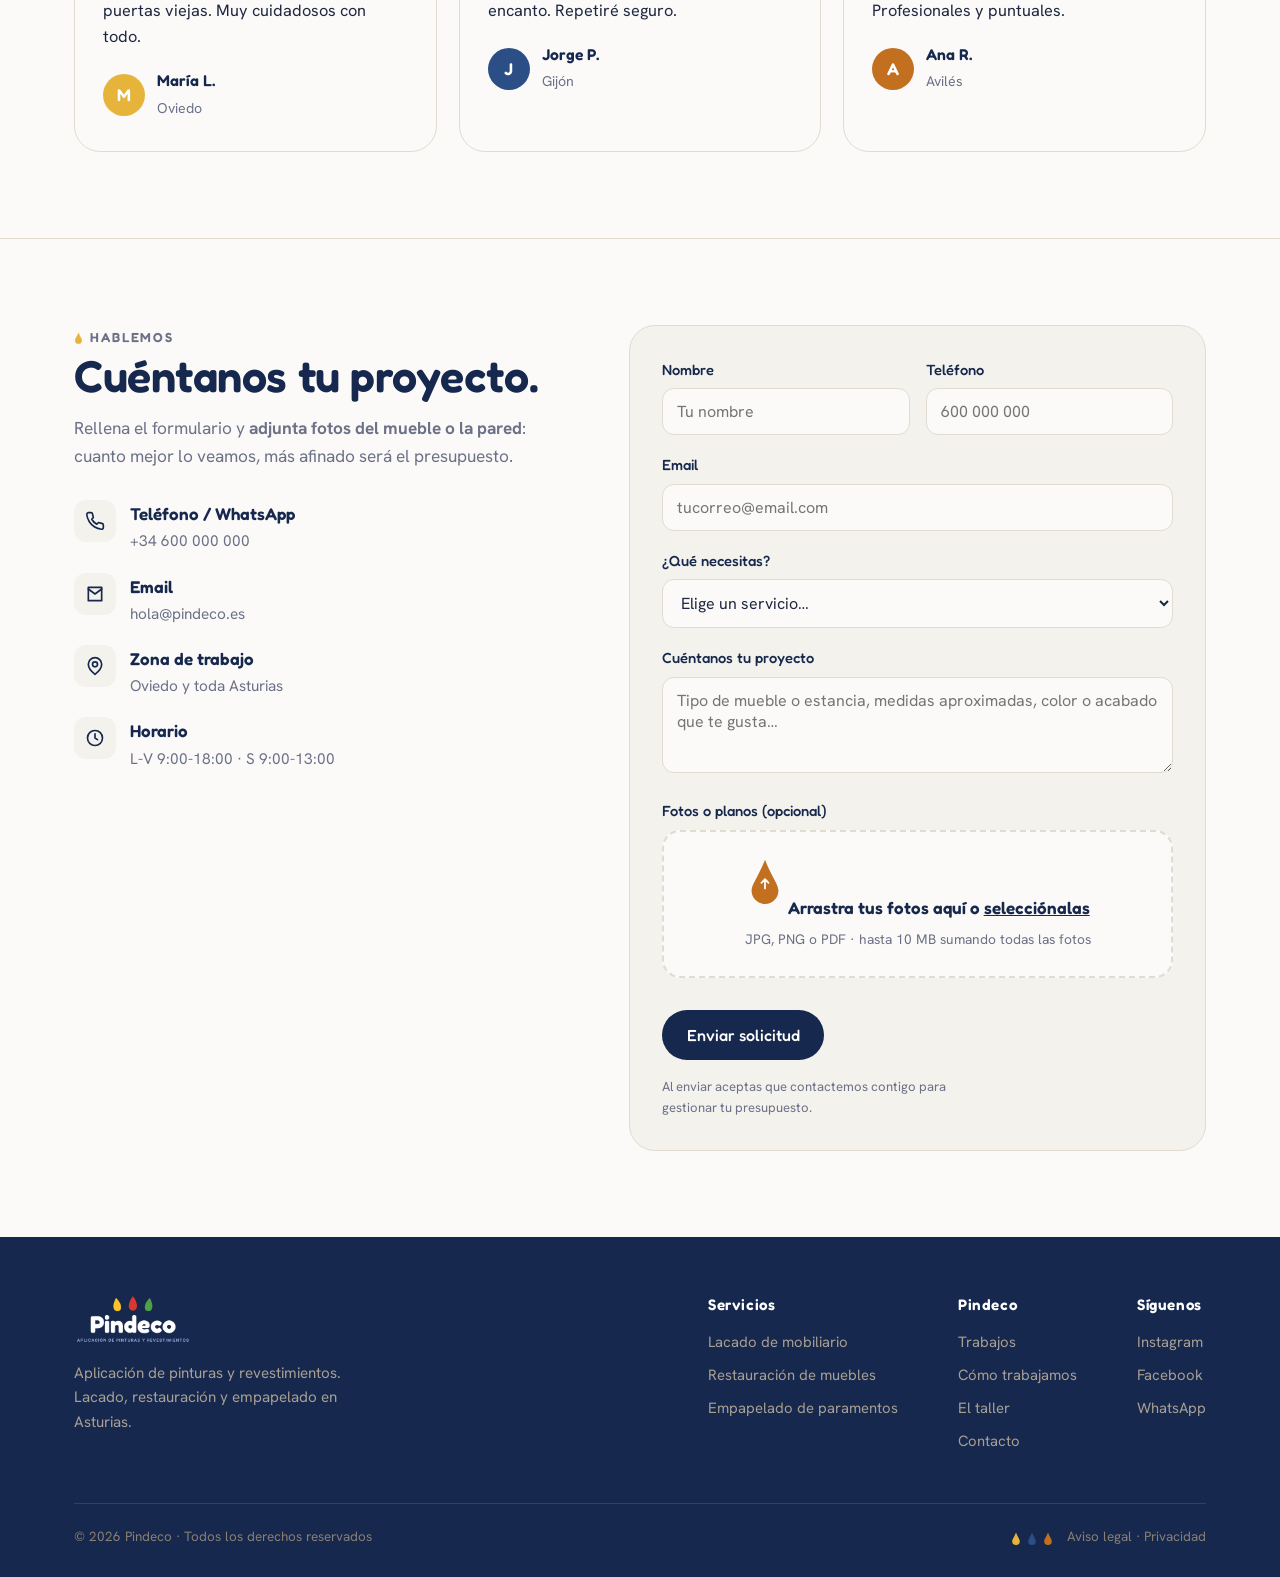
==== commit 1c0b3118: "web_distinta" ====
--- a/index.html
+++ b/index.html
@@ -53,13 +53,13 @@
     </div>
 
     <div class="hero-art reveal" aria-hidden="true">
-     <!--  <span class="hero-blob"></span>-->
-        <img class="hero-truck" src="road.png" alt="carretera">
-      <img class="hero-truck" src="pindeco-furgoneta.png" alt="Furgoneta de Pindeco">
-     <!-- <svg class="fdrop hd1" viewBox="0 0 100 130"><path d="M50 5C30 55 12 75 12 92a38 38 0 0 0 76 0C88 75 70 55 50 5Z" fill="var(--amarillo)"/></svg>
-      <svg class="fdrop hd2" viewBox="0 0 100 130"><path d="M50 5C30 55 12 75 12 92a38 38 0 0 0 76 0C88 75 70 55 50 5Z" fill="var(--rojo)"/></svg>
-      <svg class="fdrop hd3" viewBox="0 0 100 130"><path d="M50 5C30 55 12 75 12 92a38 38 0 0 0 76 0C88 75 70 55 50 5Z" fill="var(--verde)"/></svg> -->
-
+      <div class="road-scene">
+        <img class="hero-road" src="road.png" alt="">
+        <span class="truck-shadow"></span>
+        <img class="hero-truck" src="pindeco-furgoneta.png" alt="Furgoneta de Pindeco">
+        <svg class="fdrop hd1" viewBox="0 0 100 130"><path d="M50 5C30 55 12 75 12 92a38 38 0 0 0 76 0C88 75 70 55 50 5Z" fill="var(--amarillo)"/></svg>
+        <svg class="fdrop hd2" viewBox="0 0 100 130"><path d="M50 5C30 55 12 75 12 92a38 38 0 0 0 76 0C88 75 70 55 50 5Z" fill="var(--rojo)"/></svg>
+      </div>
     </div>
   </div>
 </section>
--- a/styles.css
+++ b/styles.css
@@ -72,14 +72,14 @@
   .hero-note b{color:var(--text);font-weight:600}
 
   /* Composición visual del hero (placeholder de fotos) */
-  .hero-art{position:relative;display:flex;align-items:center;justify-content:center;padding:14px 4px}
-  .hero-blob{position:absolute;inset:5% 1%;z-index:0;background:var(--amarillo);border-radius:46% 54% 56% 44% / 57% 46% 54% 43%}
-  .hero-truck{position:relative;z-index:2;width:100%;height:auto;display:block;filter:drop-shadow(0 16px 20px rgba(14,22,46,.25))}
-  .hero-road{position:relative;z-index:2;width:100%;height:auto;display:block}
-  .hero-art .fdrop{position:absolute;z-index:3;height:auto}
-  .hero-art .hd1{top:4%;left:5%;width:30px}
-  .hero-art .hd2{top:9%;right:6%;width:26px}
-  .hero-art .hd3{bottom:12%;left:2%;width:24px}
+  .hero-art{position:relative;display:flex;align-items:center;justify-content:center;padding:6px 0}
+  .road-scene{position:relative;width:100%}
+  .hero-road{width:100%;height:auto;display:block}
+  .hero-truck{position:absolute;left:36%;bottom:8%;width:44%;height:auto;z-index:3;filter:drop-shadow(0 10px 14px rgba(14,22,46,.18))}
+  .truck-shadow{position:absolute;left:37%;bottom:6%;width:42%;height:7%;z-index:2;background:radial-gradient(ellipse at center,rgba(12,16,30,.34),rgba(12,16,30,0) 70%)}
+  .hero-art .fdrop{position:absolute;z-index:4;height:auto}
+  .hero-art .hd1{top:6%;left:3%;width:30px}
+  .hero-art .hd2{top:30%;right:2%;width:26px}
   .frame{position:absolute;border-radius:var(--r-lg);overflow:hidden;background:var(--paper);border:1px solid var(--line);box-shadow:var(--shadow)}
   .frame .ph{width:100%;height:100%;display:flex;align-items:flex-end;padding:16px;color:#fff;font-family:"Fredoka";font-weight:500;font-size:.9rem}
   .frame.big{top:0;right:0;width:74%;height:300px;transform:rotate(2deg)}
@@ -252,12 +252,10 @@
   @keyframes bob{0%,100%{transform:translateY(0) rotate(0deg)}50%{transform:translateY(-9px) rotate(-.6deg)}}
   @keyframes spin{to{transform:rotate(360deg)}}
   @keyframes blobpulse{0%,100%{transform:scale(1) rotate(0deg)}50%{transform:scale(1.04) rotate(2.5deg)}}
-  .js .hero-blob{transform-box:fill-box;transform-origin:center;animation:blobpulse 13s ease-in-out infinite}
   .js .hero-truck{animation:bob 5s ease-in-out infinite}
   .js .hero-art .fdrop{transform-box:fill-box;transform-origin:center}
   .js .hero-art .hd1{animation:floaty 5s ease-in-out infinite}
   .js .hero-art .hd2{animation:floaty 6.4s ease-in-out infinite}
-  .js .hero-art .hd3{animation:floaty 5.6s ease-in-out infinite .6s}
   .gallery .g{transition:transform .4s ease,box-shadow .4s ease,opacity .55s ease}
   .gallery .g:hover{transform:translateY(-5px) scale(1.015)}
   .js .reveal.in{opacity:1;transform:none}
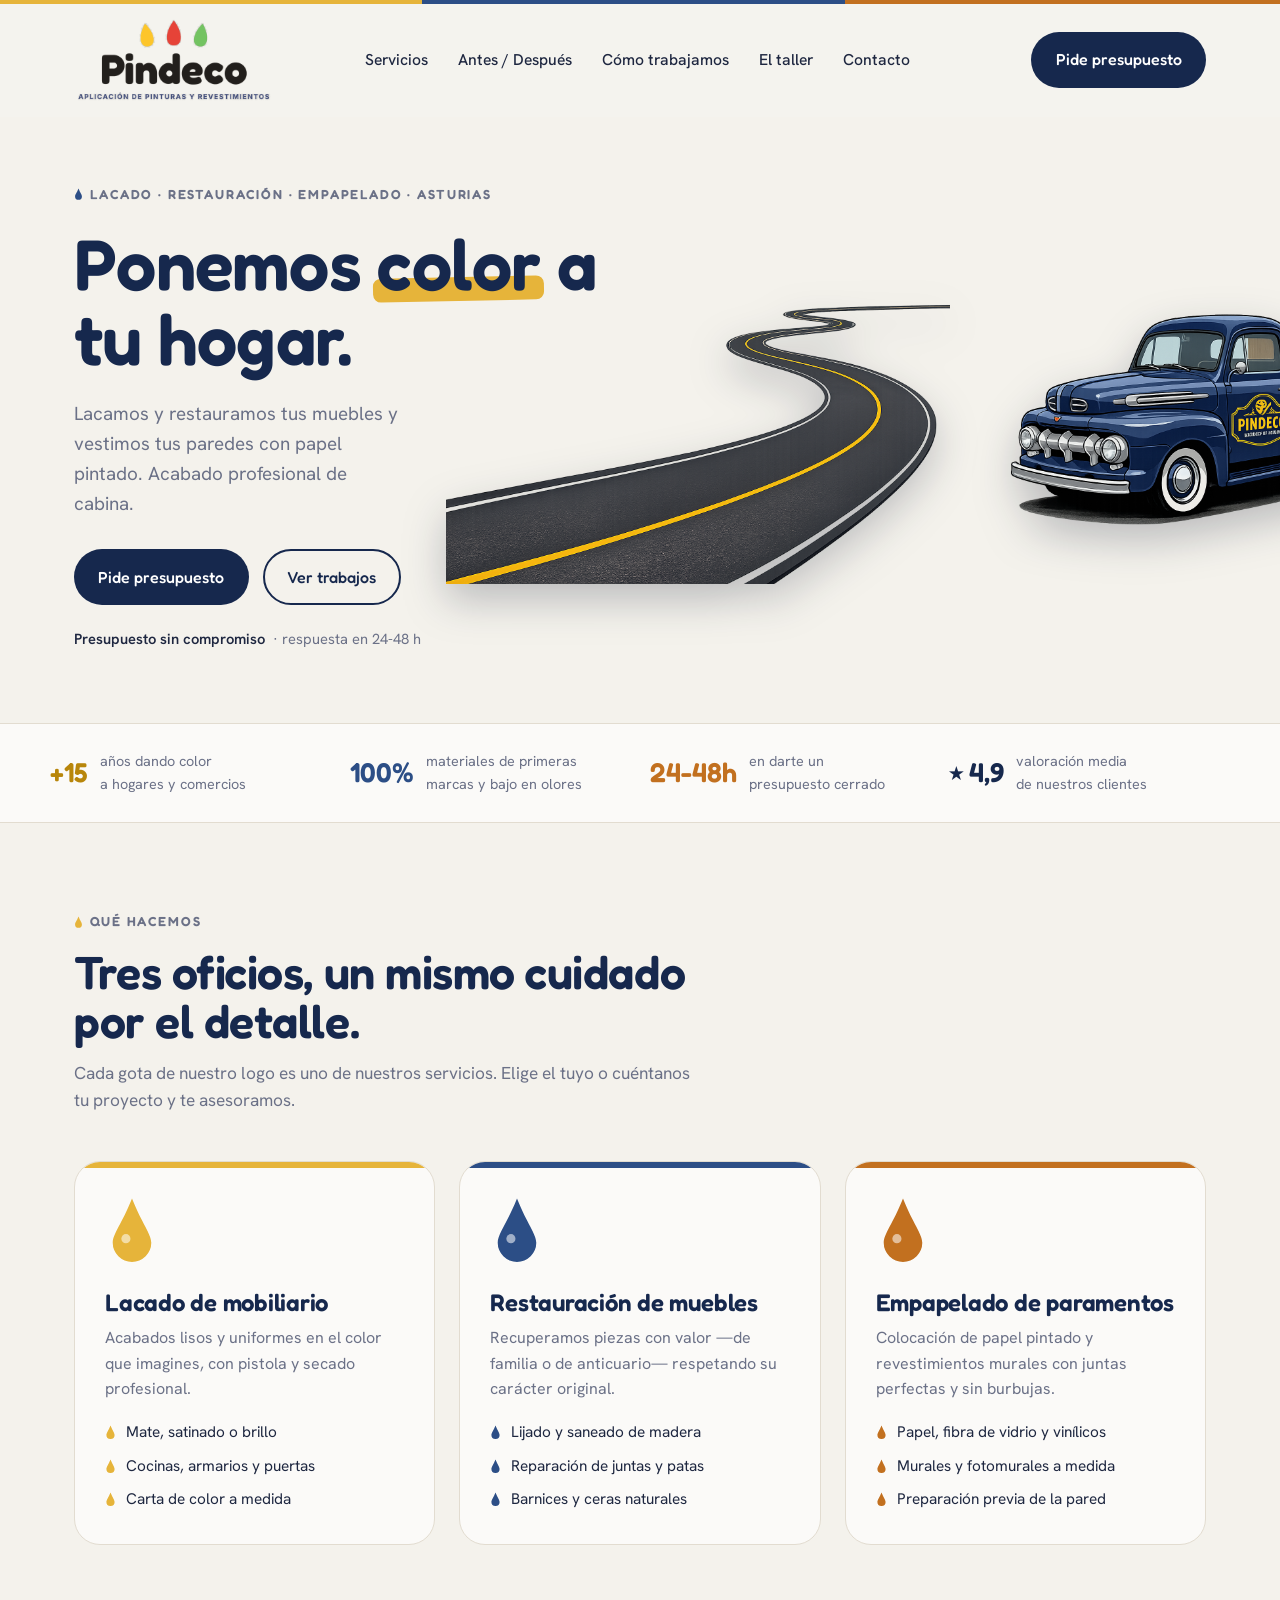
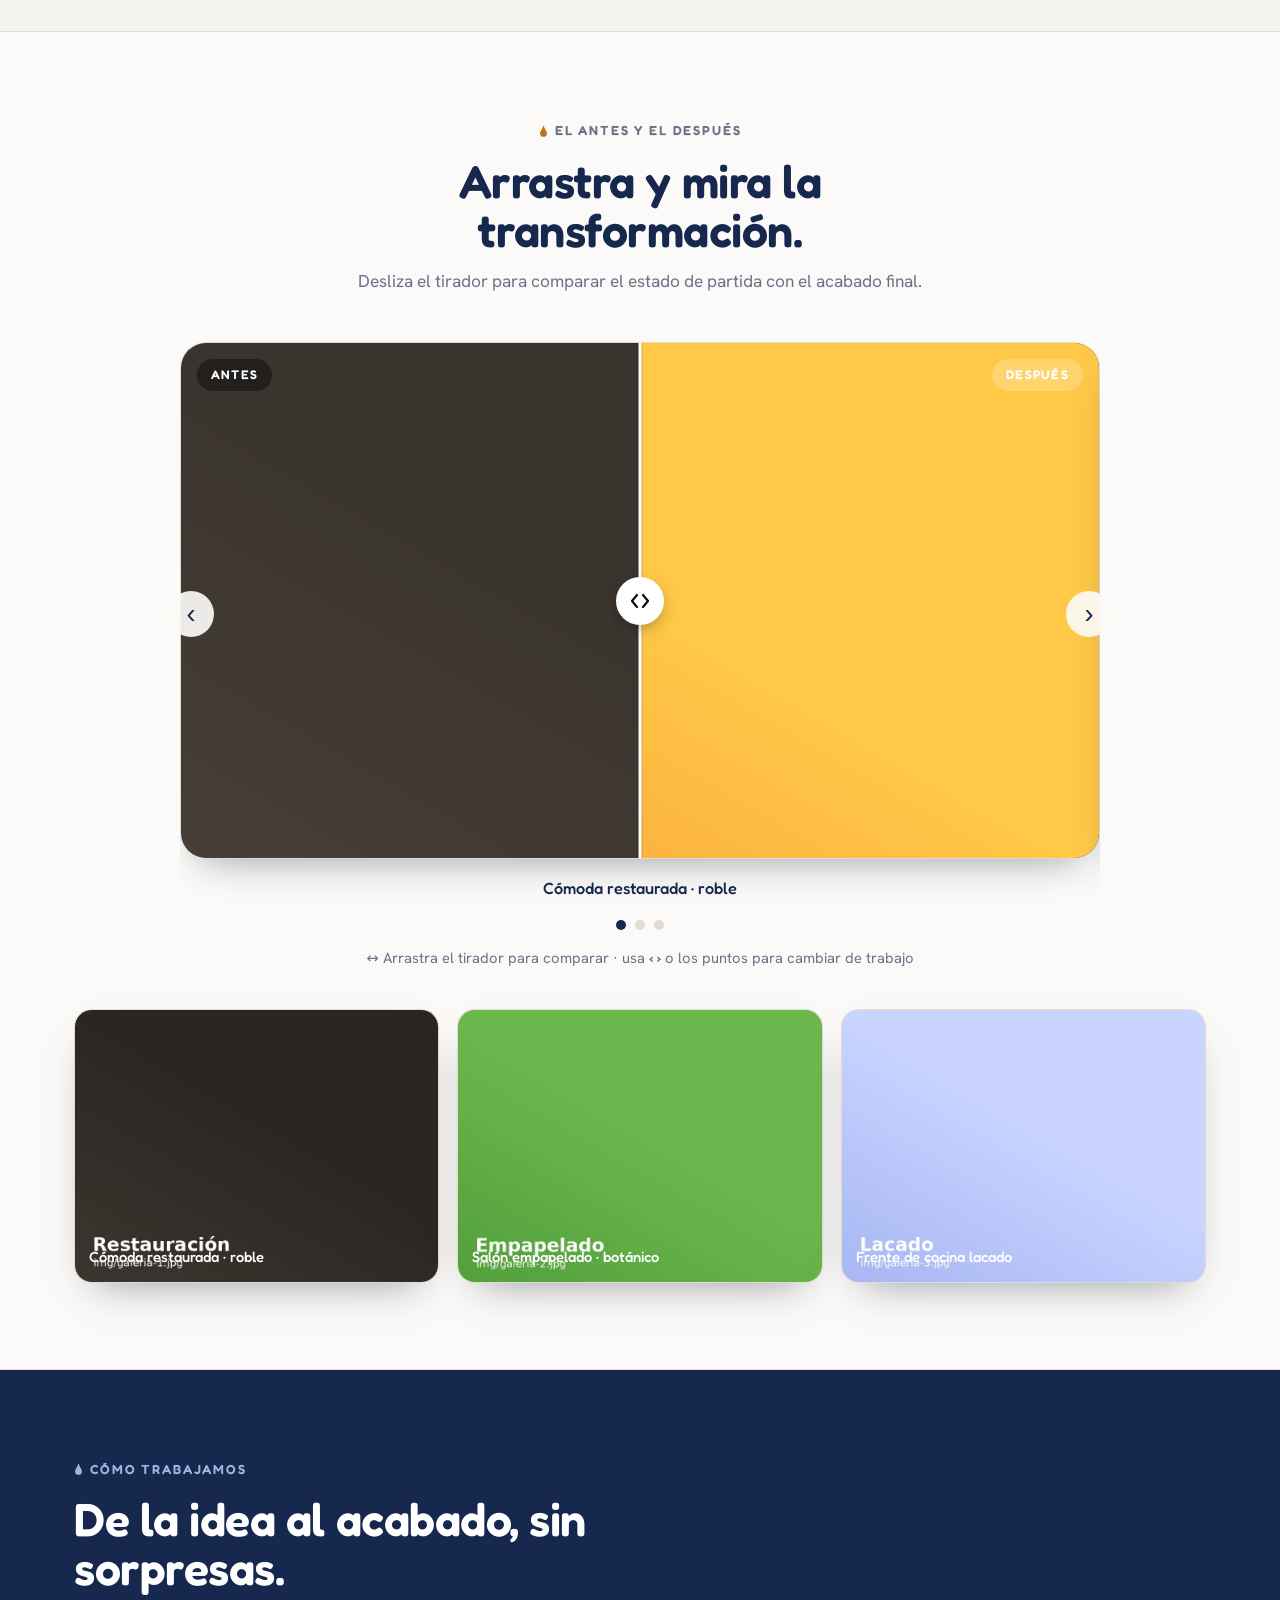
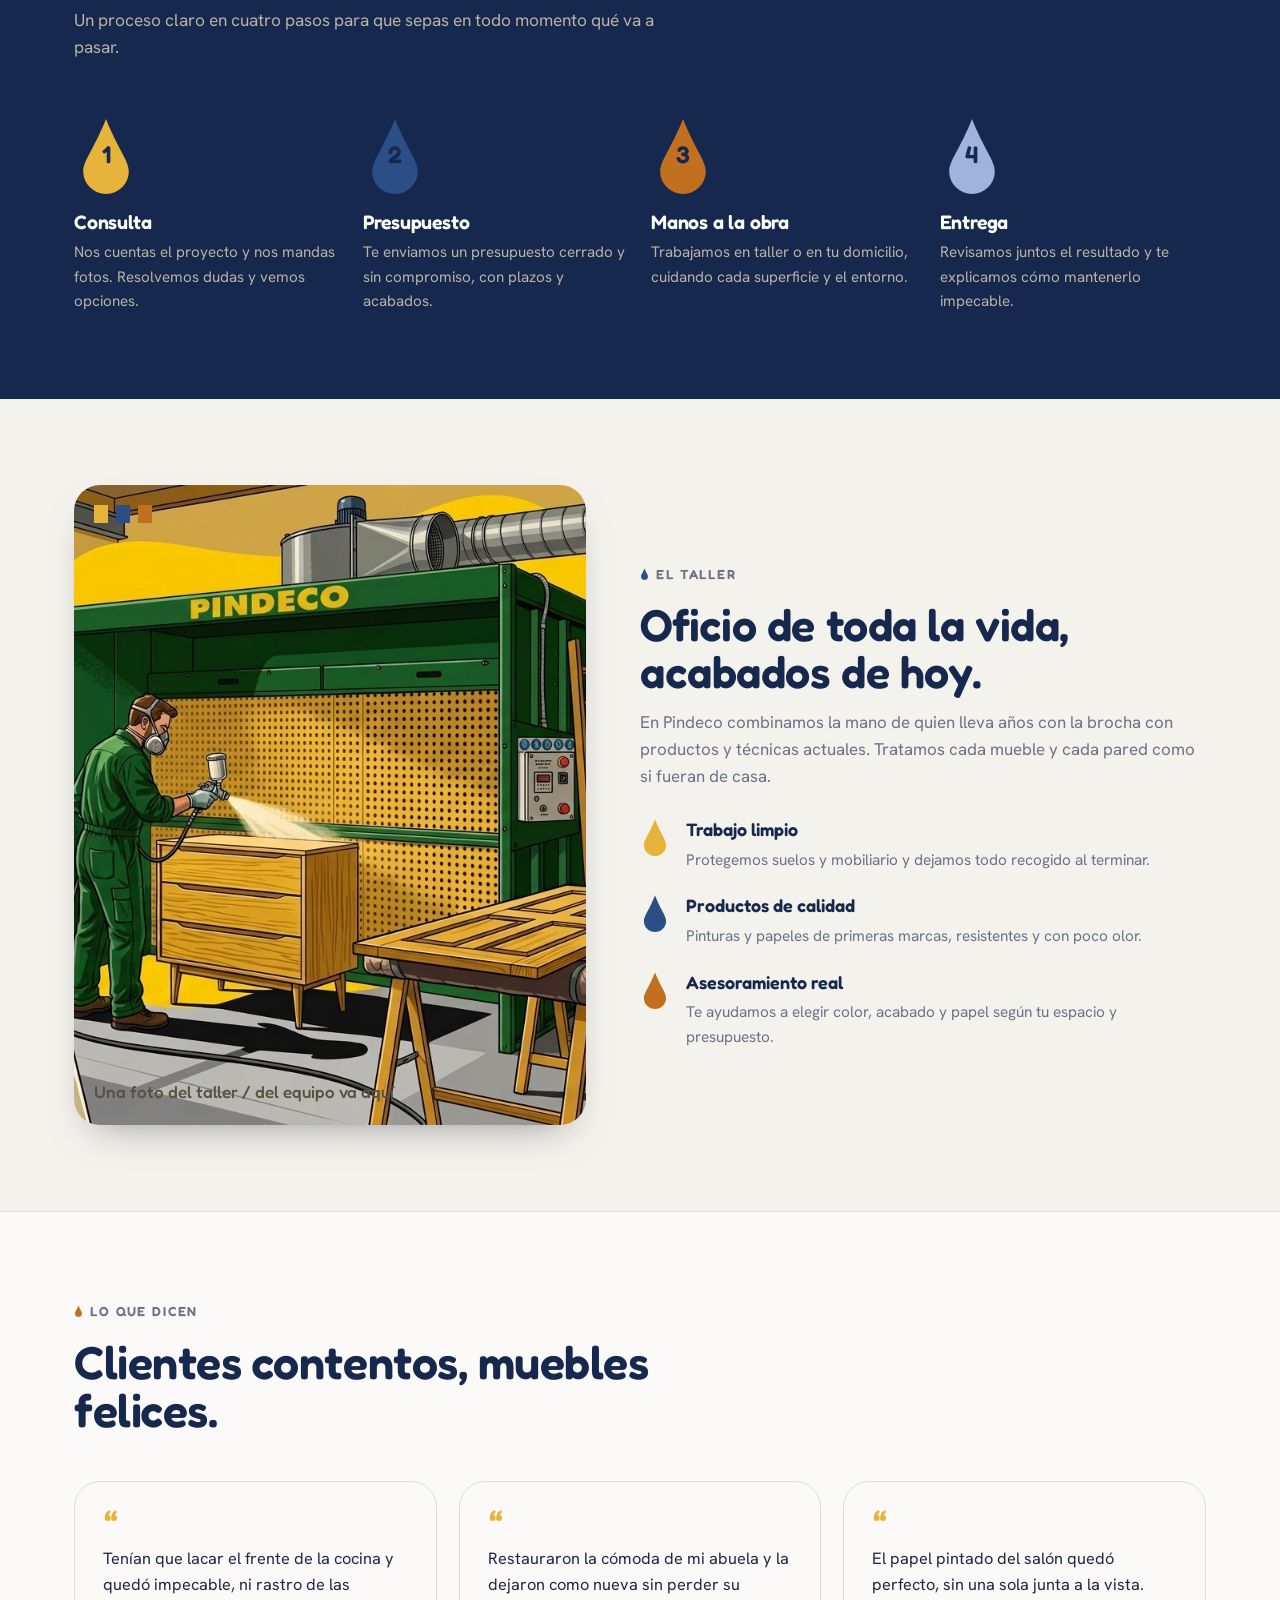
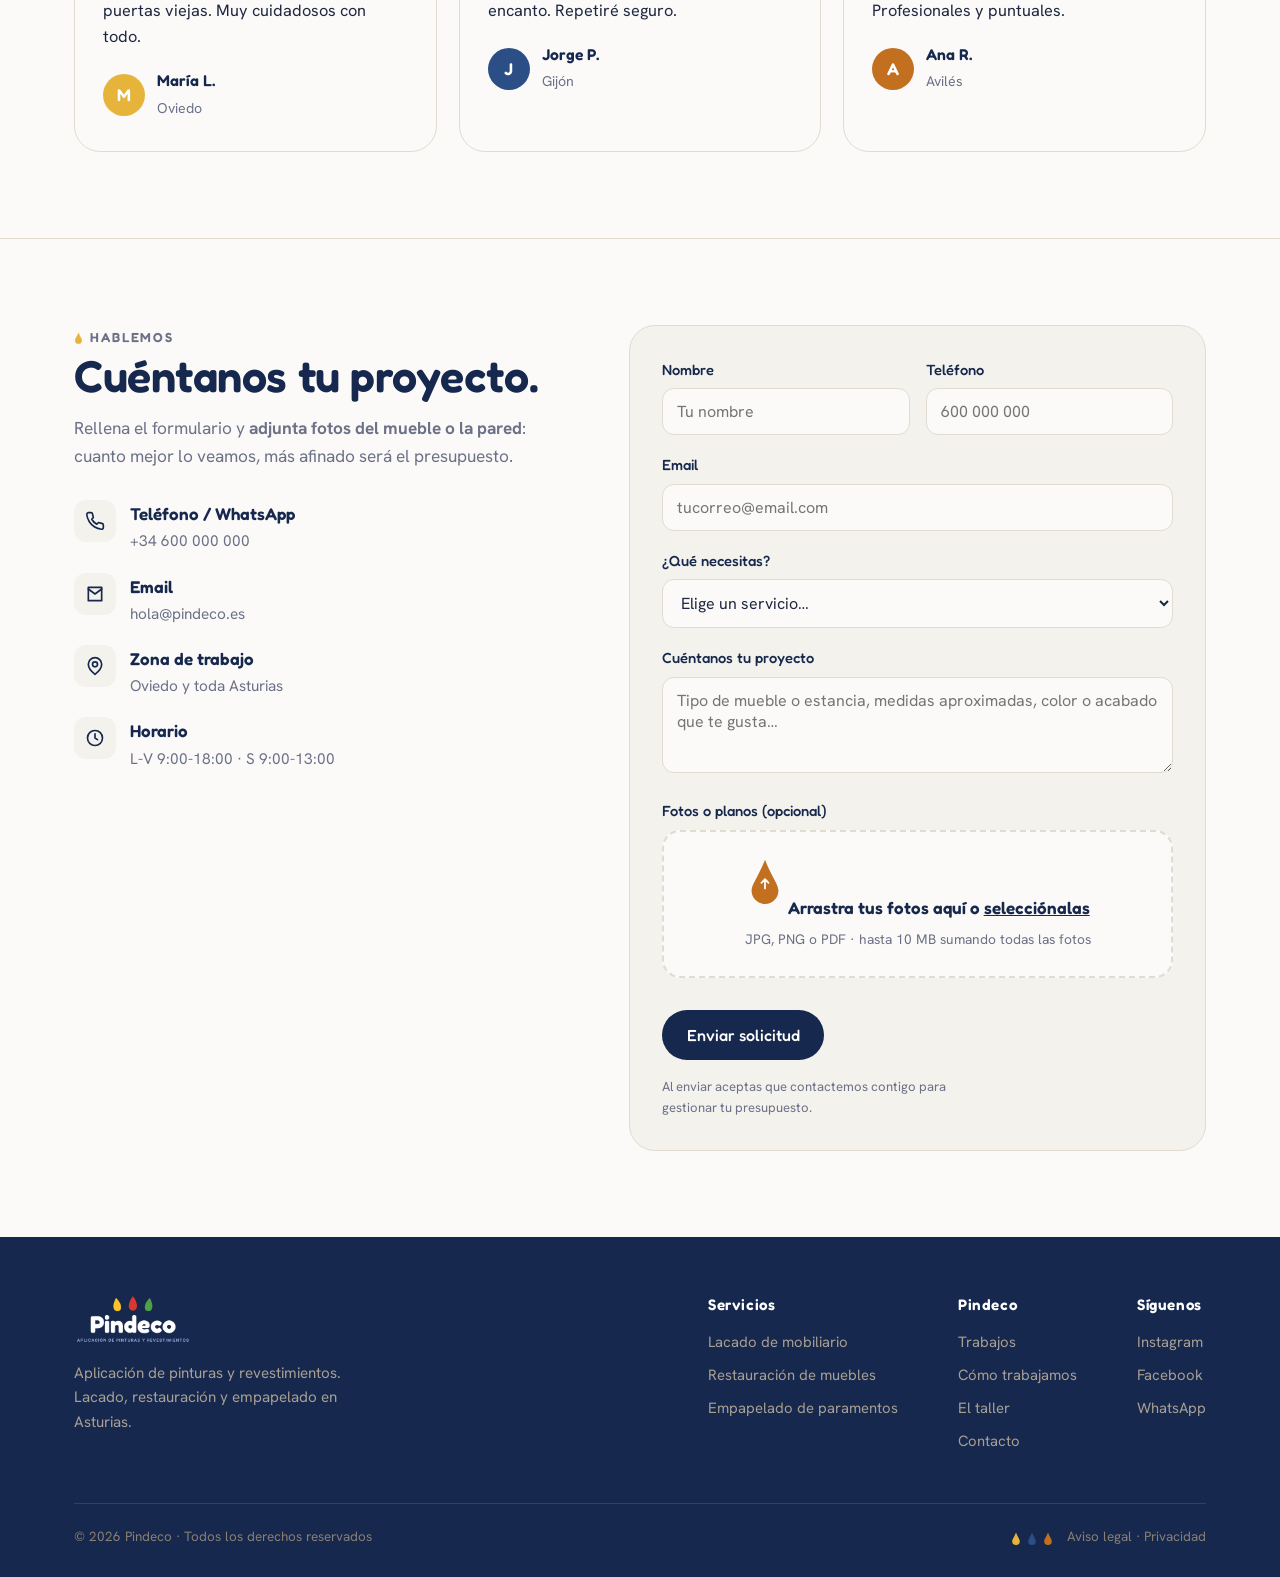
==== commit e1faa4fb: "web_distinta" ====
--- a/index.html
+++ b/index.html
@@ -53,13 +53,13 @@
     </div>
 
     <div class="hero-art reveal" aria-hidden="true">
-      <div class="road-scene">
-        <img class="hero-road" src="road.png" alt="">
-        <span class="truck-shadow"></span>
-        <img class="hero-truck" src="pindeco-furgoneta.png" alt="Furgoneta de Pindeco">
-        <svg class="fdrop hd1" viewBox="0 0 100 130"><path d="M50 5C30 55 12 75 12 92a38 38 0 0 0 76 0C88 75 70 55 50 5Z" fill="var(--amarillo)"/></svg>
-        <svg class="fdrop hd2" viewBox="0 0 100 130"><path d="M50 5C30 55 12 75 12 92a38 38 0 0 0 76 0C88 75 70 55 50 5Z" fill="var(--rojo)"/></svg>
-      </div>
+     <!--  <span class="hero-blob"></span>-->
+        <img class="hero-truck" src="road.png" alt="carretera">
+      <img class="hero-truck" src="pindeco-furgoneta.png" alt="Furgoneta de Pindeco">
+     <!-- <svg class="fdrop hd1" viewBox="0 0 100 130"><path d="M50 5C30 55 12 75 12 92a38 38 0 0 0 76 0C88 75 70 55 50 5Z" fill="var(--amarillo)"/></svg>
+      <svg class="fdrop hd2" viewBox="0 0 100 130"><path d="M50 5C30 55 12 75 12 92a38 38 0 0 0 76 0C88 75 70 55 50 5Z" fill="var(--rojo)"/></svg>
+      <svg class="fdrop hd3" viewBox="0 0 100 130"><path d="M50 5C30 55 12 75 12 92a38 38 0 0 0 76 0C88 75 70 55 50 5Z" fill="var(--verde)"/></svg> -->
+
     </div>
   </div>
 </section>
--- a/styles.css
+++ b/styles.css
@@ -72,14 +72,14 @@
   .hero-note b{color:var(--text);font-weight:600}
 
   /* Composición visual del hero (placeholder de fotos) */
-  .hero-art{position:relative;display:flex;align-items:center;justify-content:center;padding:6px 0}
-  .road-scene{position:relative;width:100%}
-  .hero-road{width:100%;height:auto;display:block}
-  .hero-truck{position:absolute;left:36%;bottom:8%;width:44%;height:auto;z-index:3;filter:drop-shadow(0 10px 14px rgba(14,22,46,.18))}
-  .truck-shadow{position:absolute;left:37%;bottom:6%;width:42%;height:7%;z-index:2;background:radial-gradient(ellipse at center,rgba(12,16,30,.34),rgba(12,16,30,0) 70%)}
-  .hero-art .fdrop{position:absolute;z-index:4;height:auto}
-  .hero-art .hd1{top:6%;left:3%;width:30px}
-  .hero-art .hd2{top:30%;right:2%;width:26px}
+  .hero-art{position:relative;display:flex;align-items:center;justify-content:center;padding:14px 4px}
+  .hero-blob{position:absolute;inset:5% 1%;z-index:0;background:var(--amarillo);border-radius:46% 54% 56% 44% / 57% 46% 54% 43%}
+  .hero-truck{position:relative;z-index:2;width:100%;height:auto;display:block;filter:drop-shadow(0 16px 20px rgba(14,22,46,.25))}
+  .hero-road{position:relative;z-index:2;width:100%;height:auto;display:block}
+  .hero-art .fdrop{position:absolute;z-index:3;height:auto}
+  .hero-art .hd1{top:4%;left:5%;width:30px}
+  .hero-art .hd2{top:9%;right:6%;width:26px}
+  .hero-art .hd3{bottom:12%;left:2%;width:24px}
   .frame{position:absolute;border-radius:var(--r-lg);overflow:hidden;background:var(--paper);border:1px solid var(--line);box-shadow:var(--shadow)}
   .frame .ph{width:100%;height:100%;display:flex;align-items:flex-end;padding:16px;color:#fff;font-family:"Fredoka";font-weight:500;font-size:.9rem}
   .frame.big{top:0;right:0;width:74%;height:300px;transform:rotate(2deg)}
@@ -252,10 +252,12 @@
   @keyframes bob{0%,100%{transform:translateY(0) rotate(0deg)}50%{transform:translateY(-9px) rotate(-.6deg)}}
   @keyframes spin{to{transform:rotate(360deg)}}
   @keyframes blobpulse{0%,100%{transform:scale(1) rotate(0deg)}50%{transform:scale(1.04) rotate(2.5deg)}}
+  .js .hero-blob{transform-box:fill-box;transform-origin:center;animation:blobpulse 13s ease-in-out infinite}
   .js .hero-truck{animation:bob 5s ease-in-out infinite}
   .js .hero-art .fdrop{transform-box:fill-box;transform-origin:center}
   .js .hero-art .hd1{animation:floaty 5s ease-in-out infinite}
   .js .hero-art .hd2{animation:floaty 6.4s ease-in-out infinite}
+  .js .hero-art .hd3{animation:floaty 5.6s ease-in-out infinite .6s}
   .gallery .g{transition:transform .4s ease,box-shadow .4s ease,opacity .55s ease}
   .gallery .g:hover{transform:translateY(-5px) scale(1.015)}
   .js .reveal.in{opacity:1;transform:none}
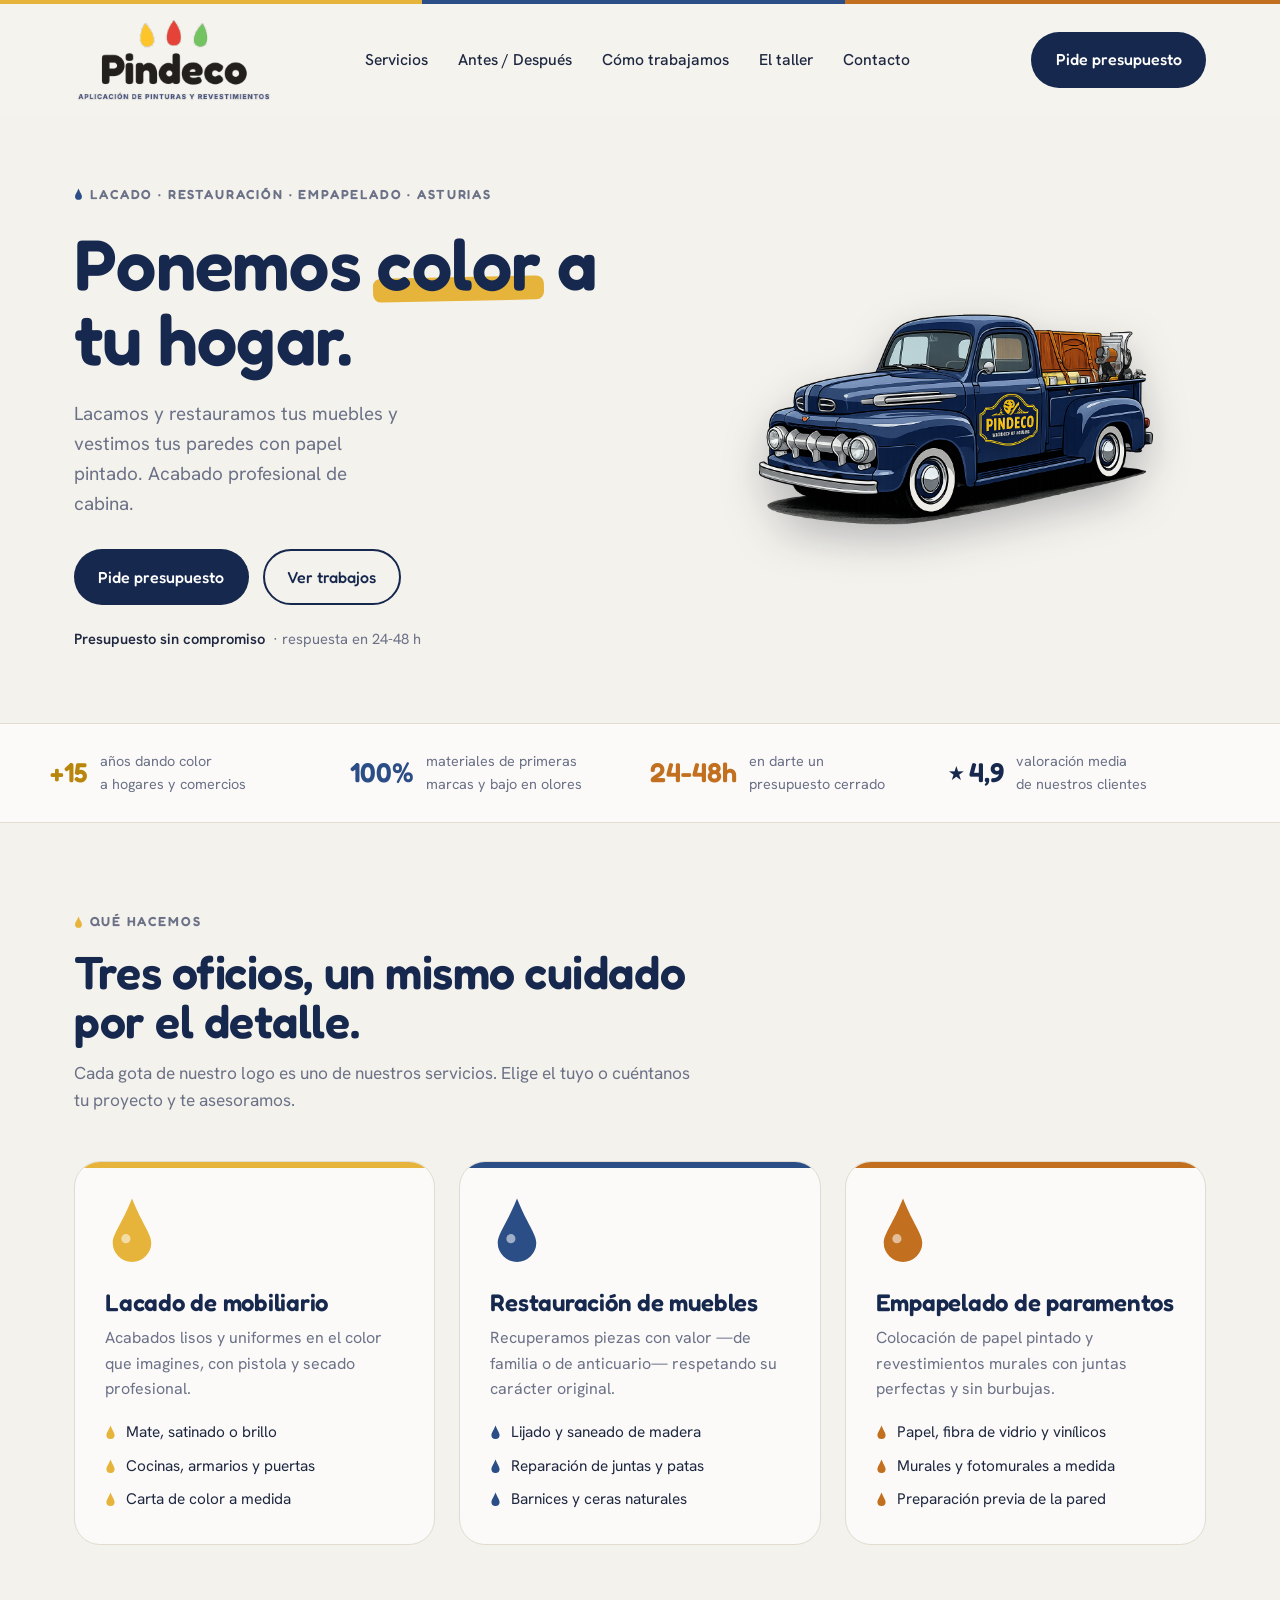
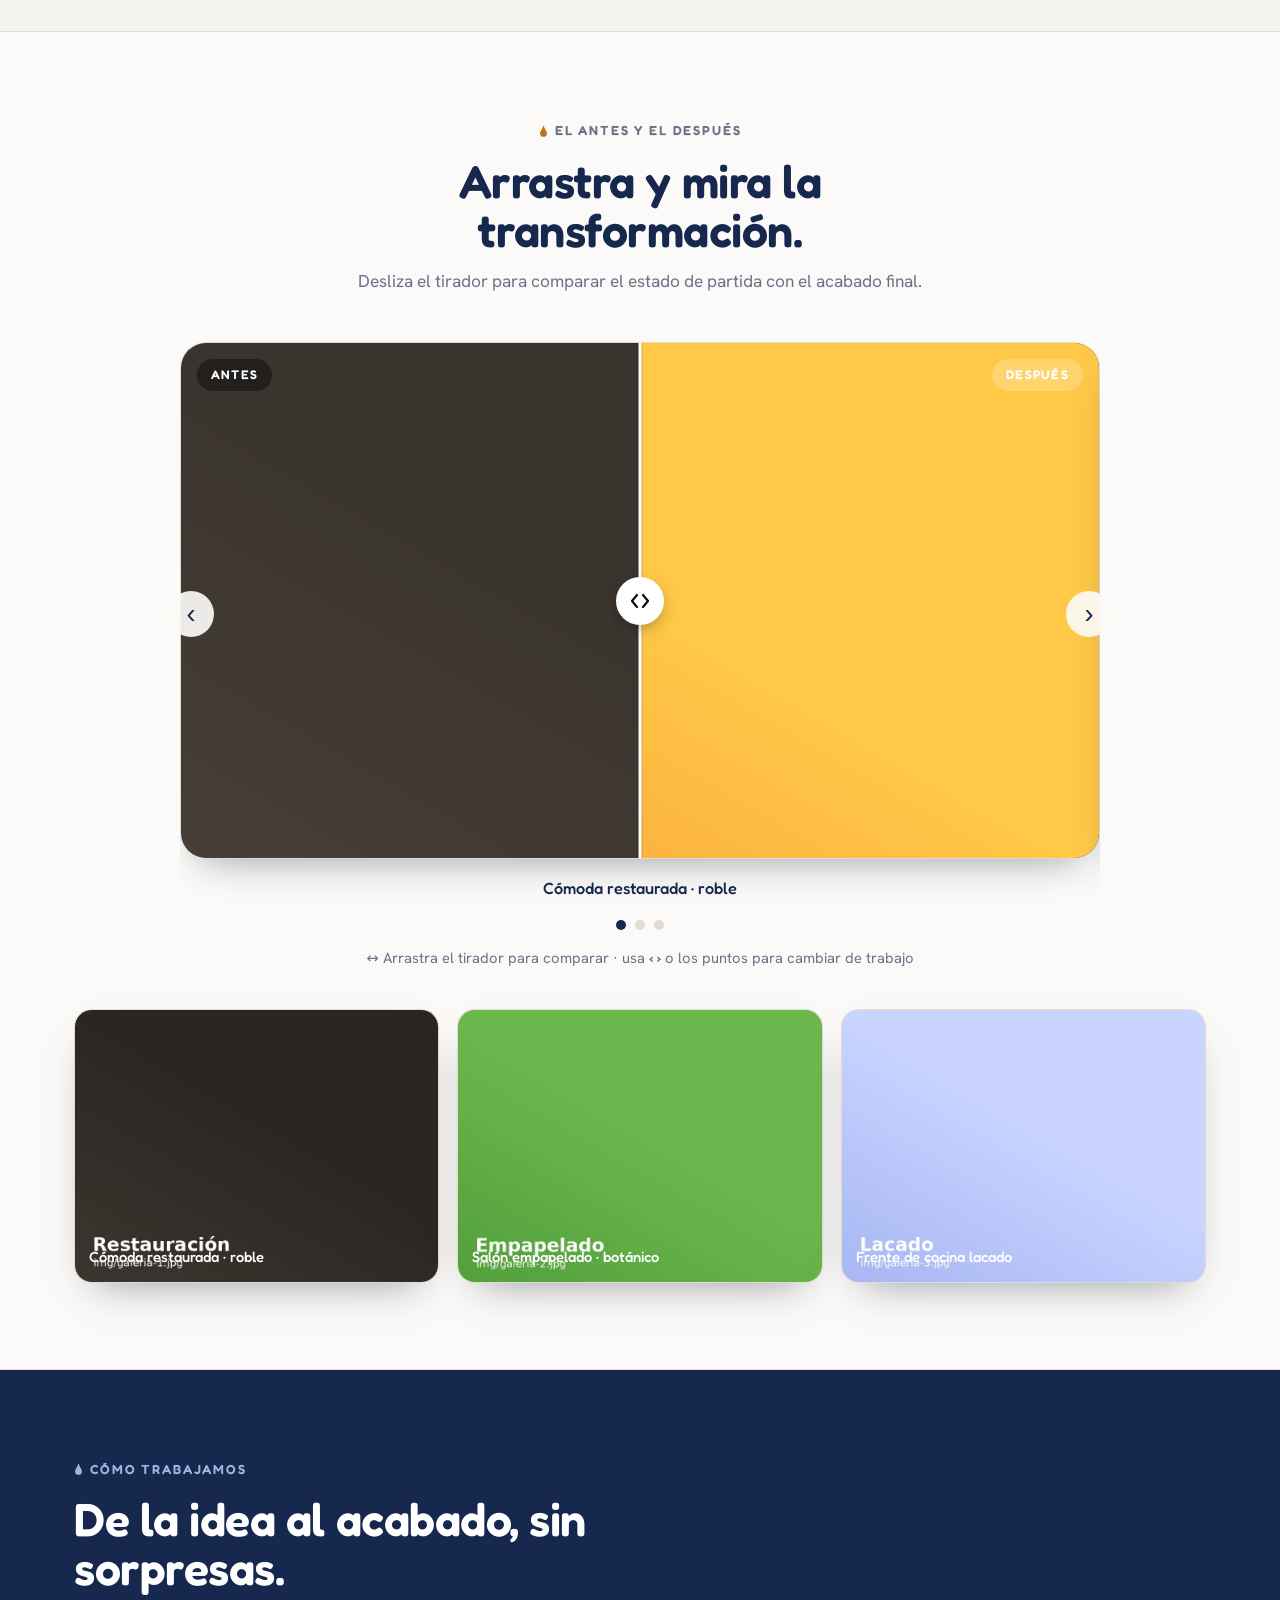
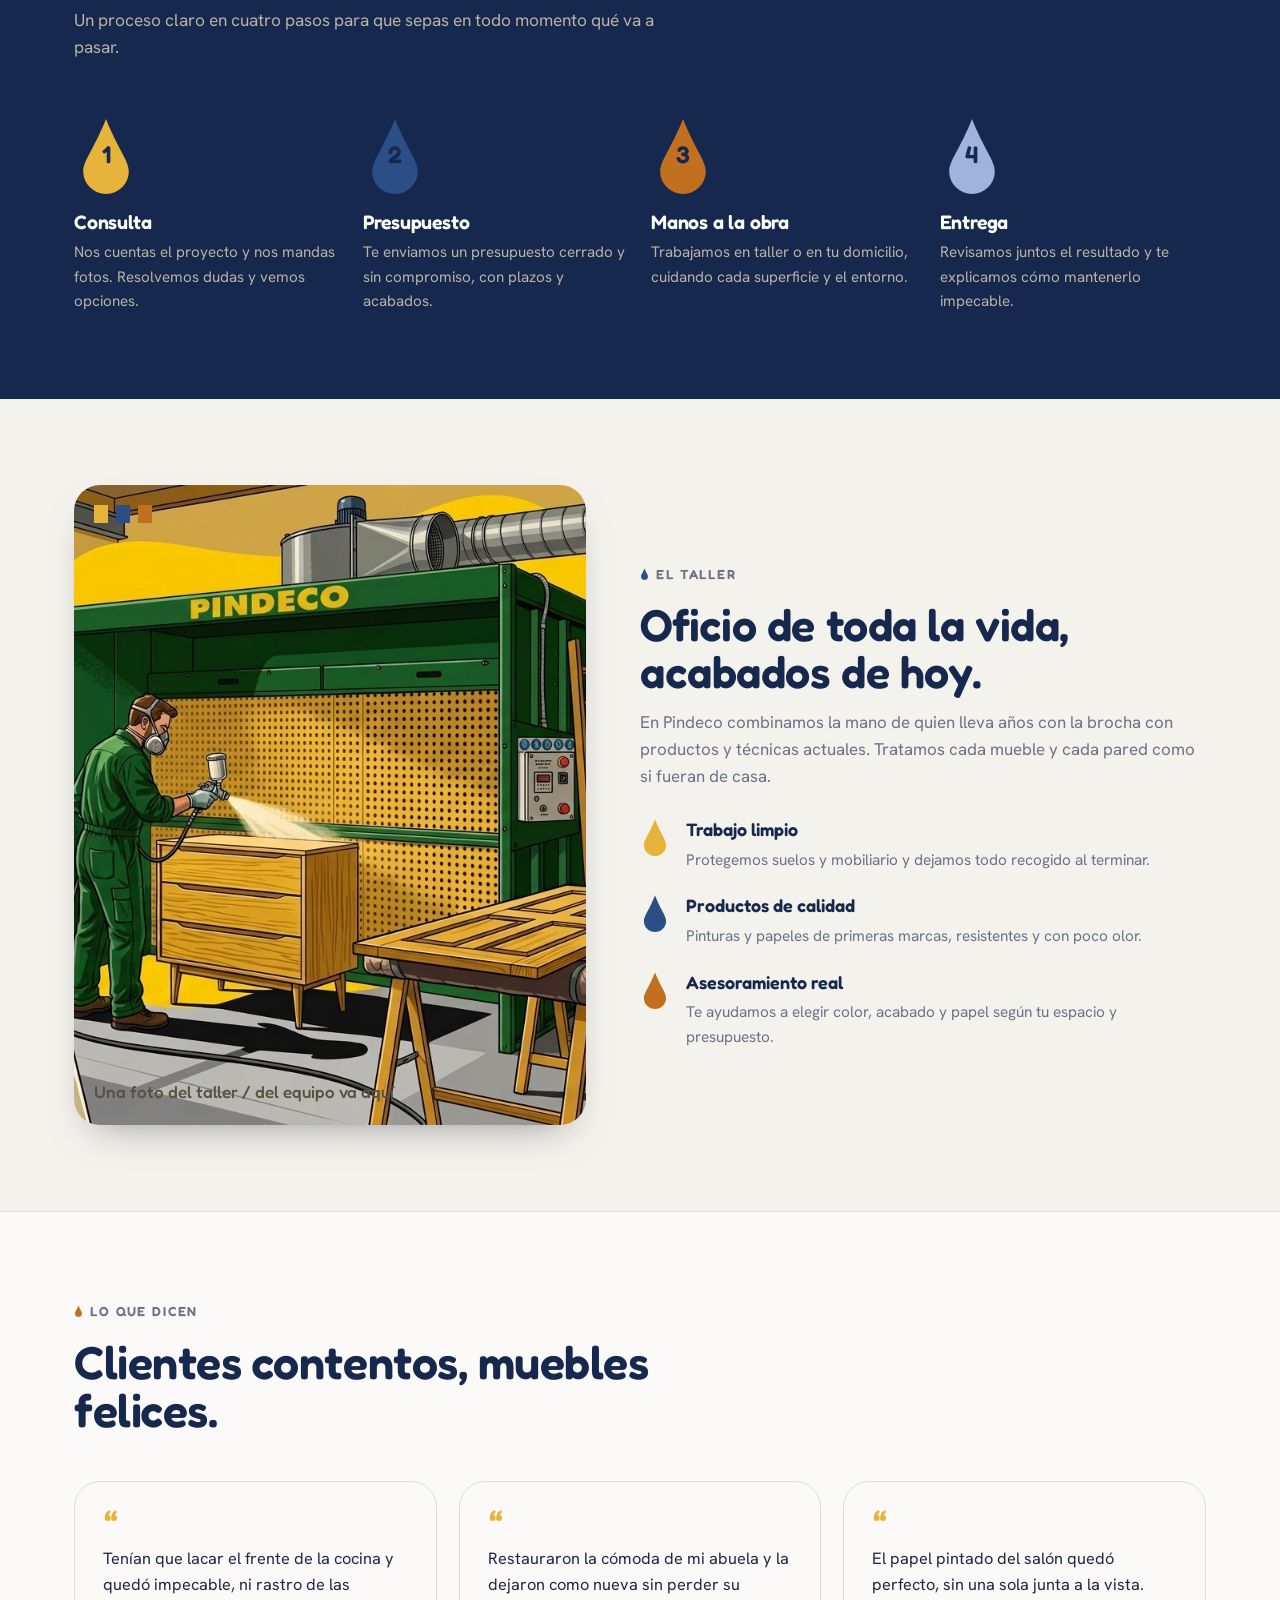
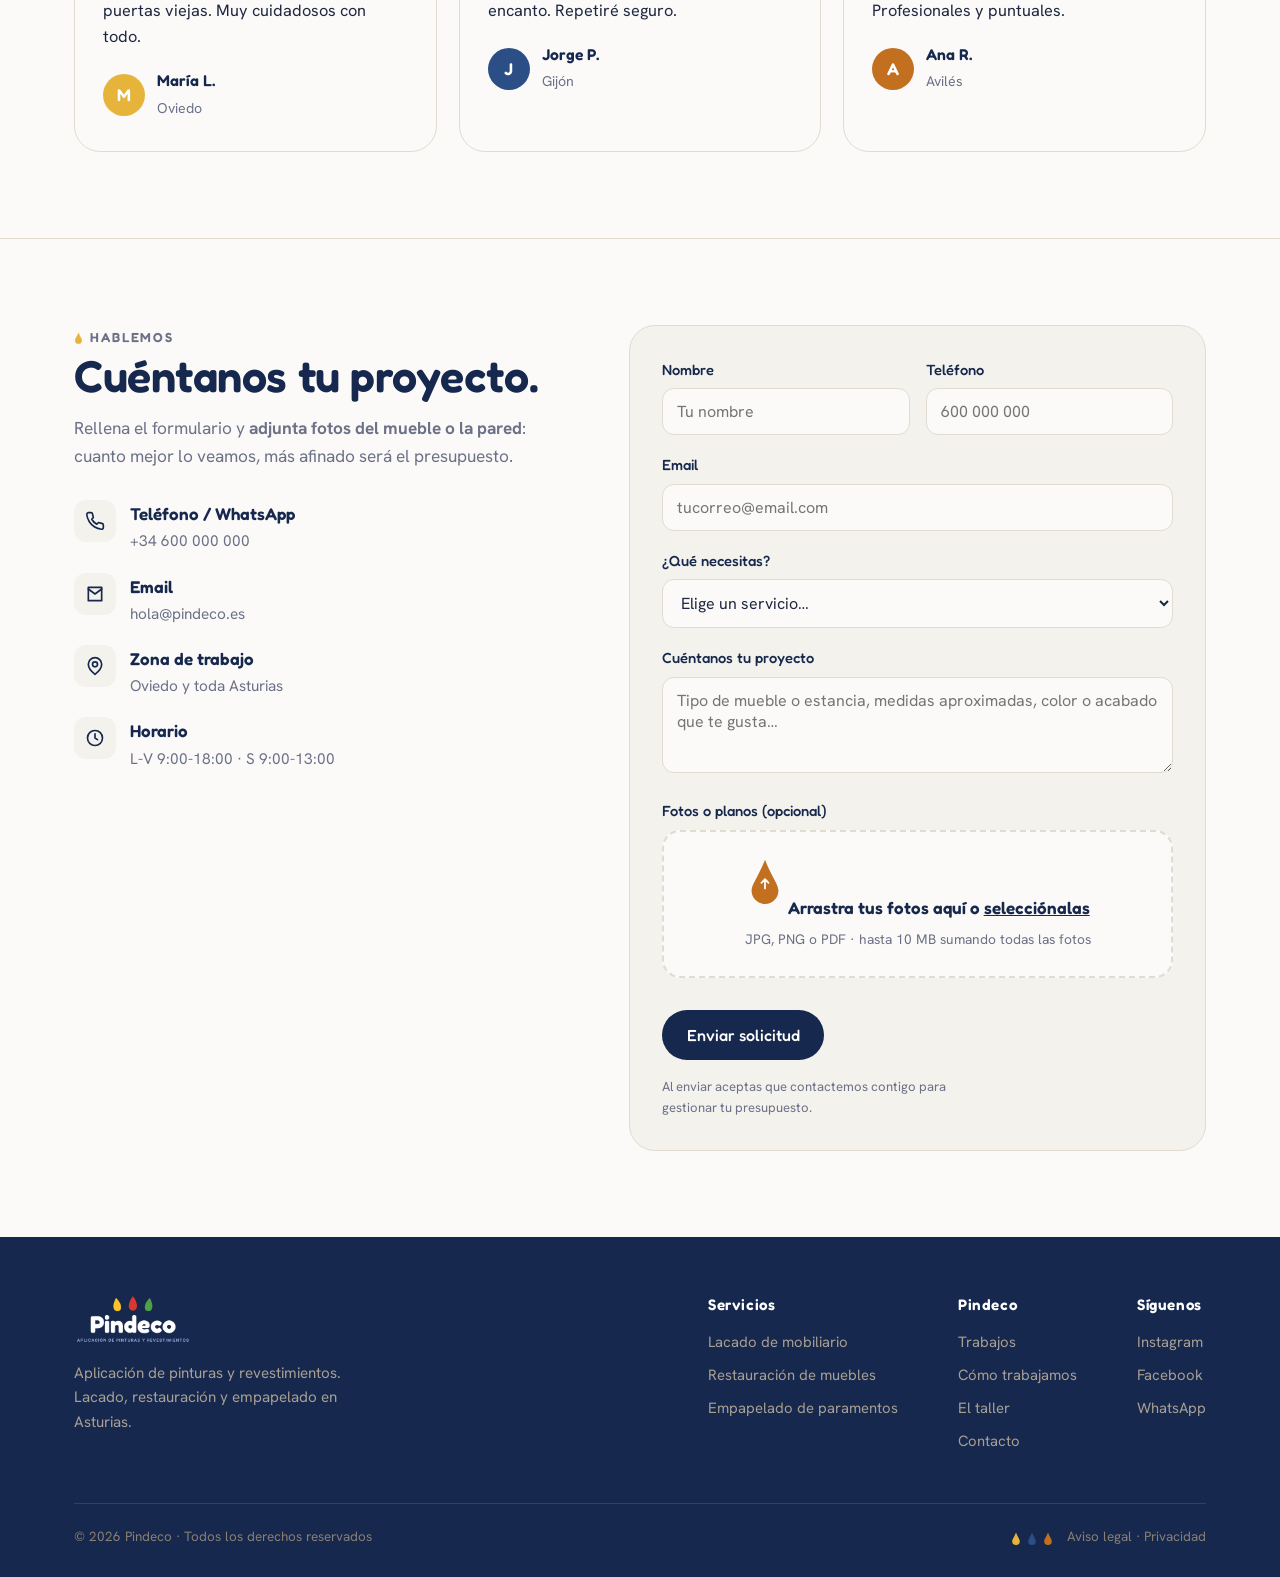
==== commit bef3e6c0: "web_distinta" ====
--- a/index.html
+++ b/index.html
@@ -54,7 +54,7 @@
 
     <div class="hero-art reveal" aria-hidden="true">
      <!--  <span class="hero-blob"></span>-->
-        <img class="hero-truck" src="road.png" alt="carretera">
+       <!-- <img class="hero-truck" src="road.png" alt="carretera">-->
       <img class="hero-truck" src="pindeco-furgoneta.png" alt="Furgoneta de Pindeco">
      <!-- <svg class="fdrop hd1" viewBox="0 0 100 130"><path d="M50 5C30 55 12 75 12 92a38 38 0 0 0 76 0C88 75 70 55 50 5Z" fill="var(--amarillo)"/></svg>
       <svg class="fdrop hd2" viewBox="0 0 100 130"><path d="M50 5C30 55 12 75 12 92a38 38 0 0 0 76 0C88 75 70 55 50 5Z" fill="var(--rojo)"/></svg>
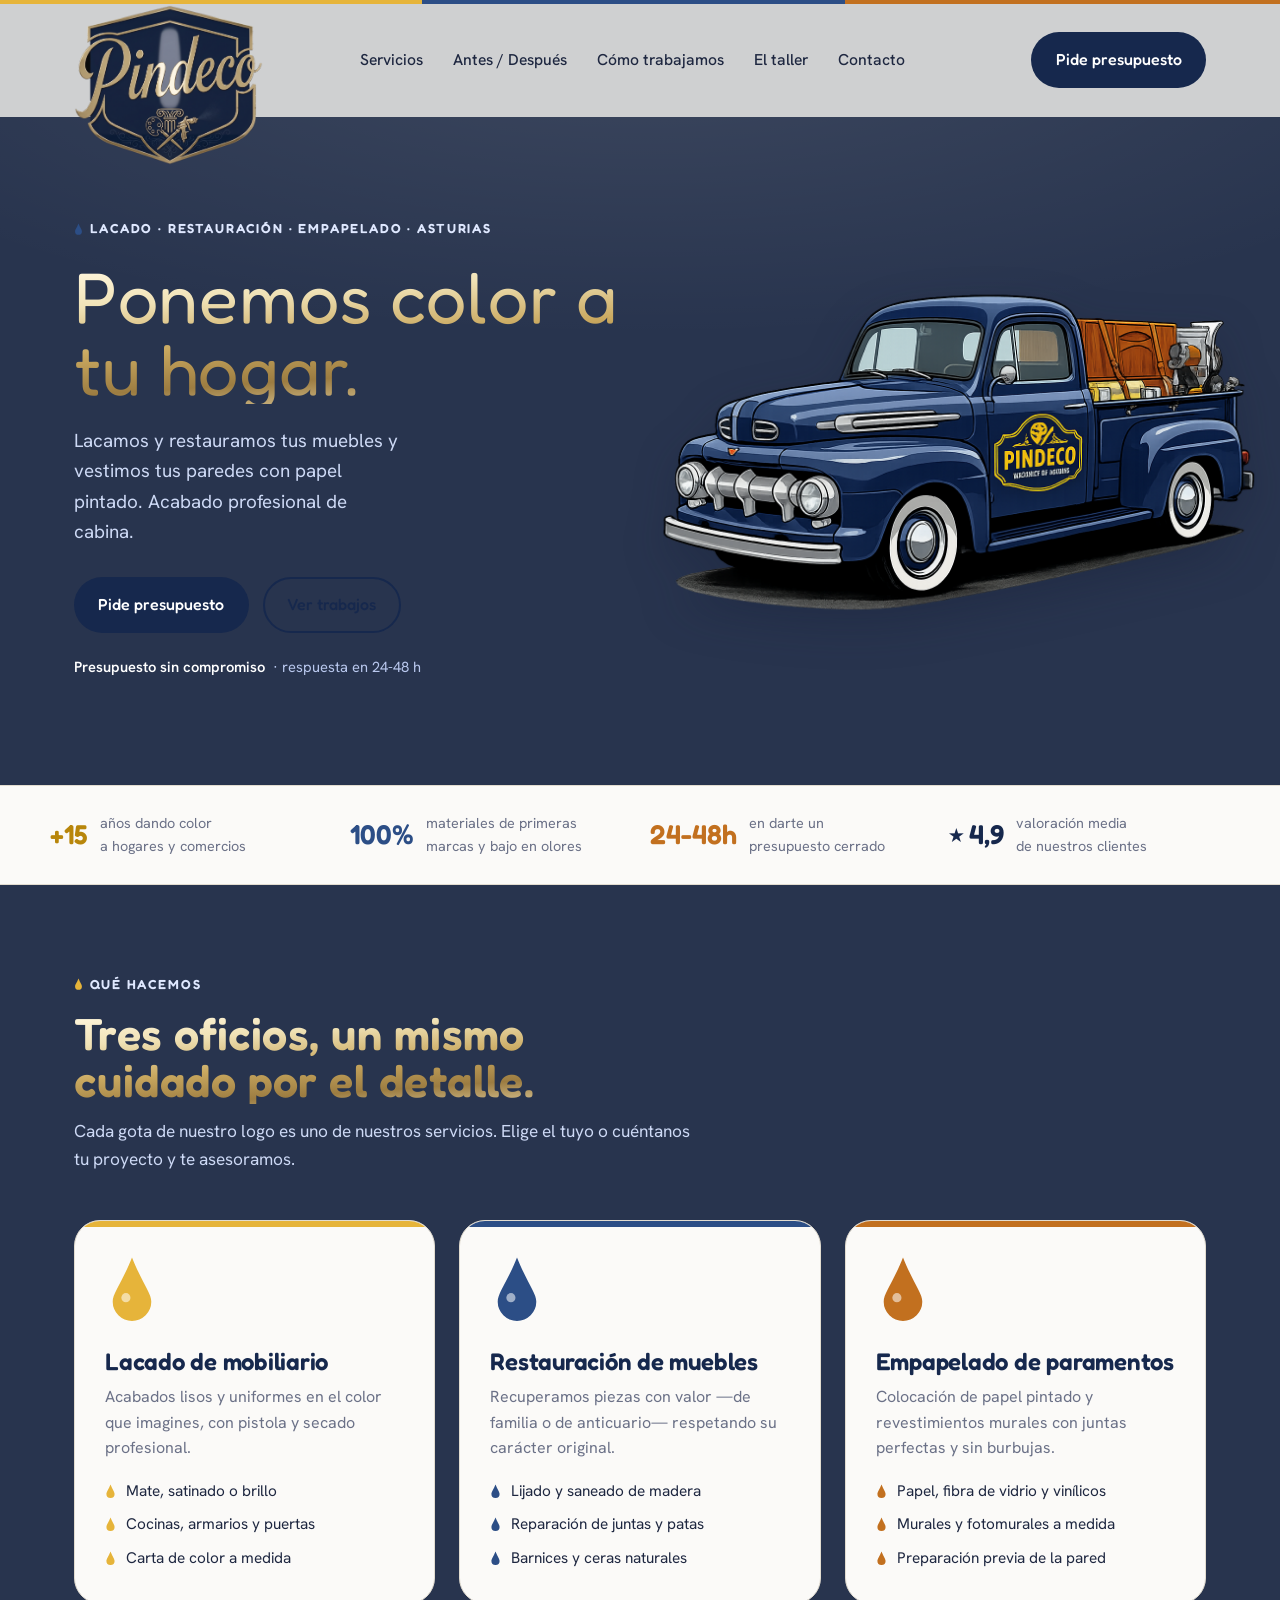
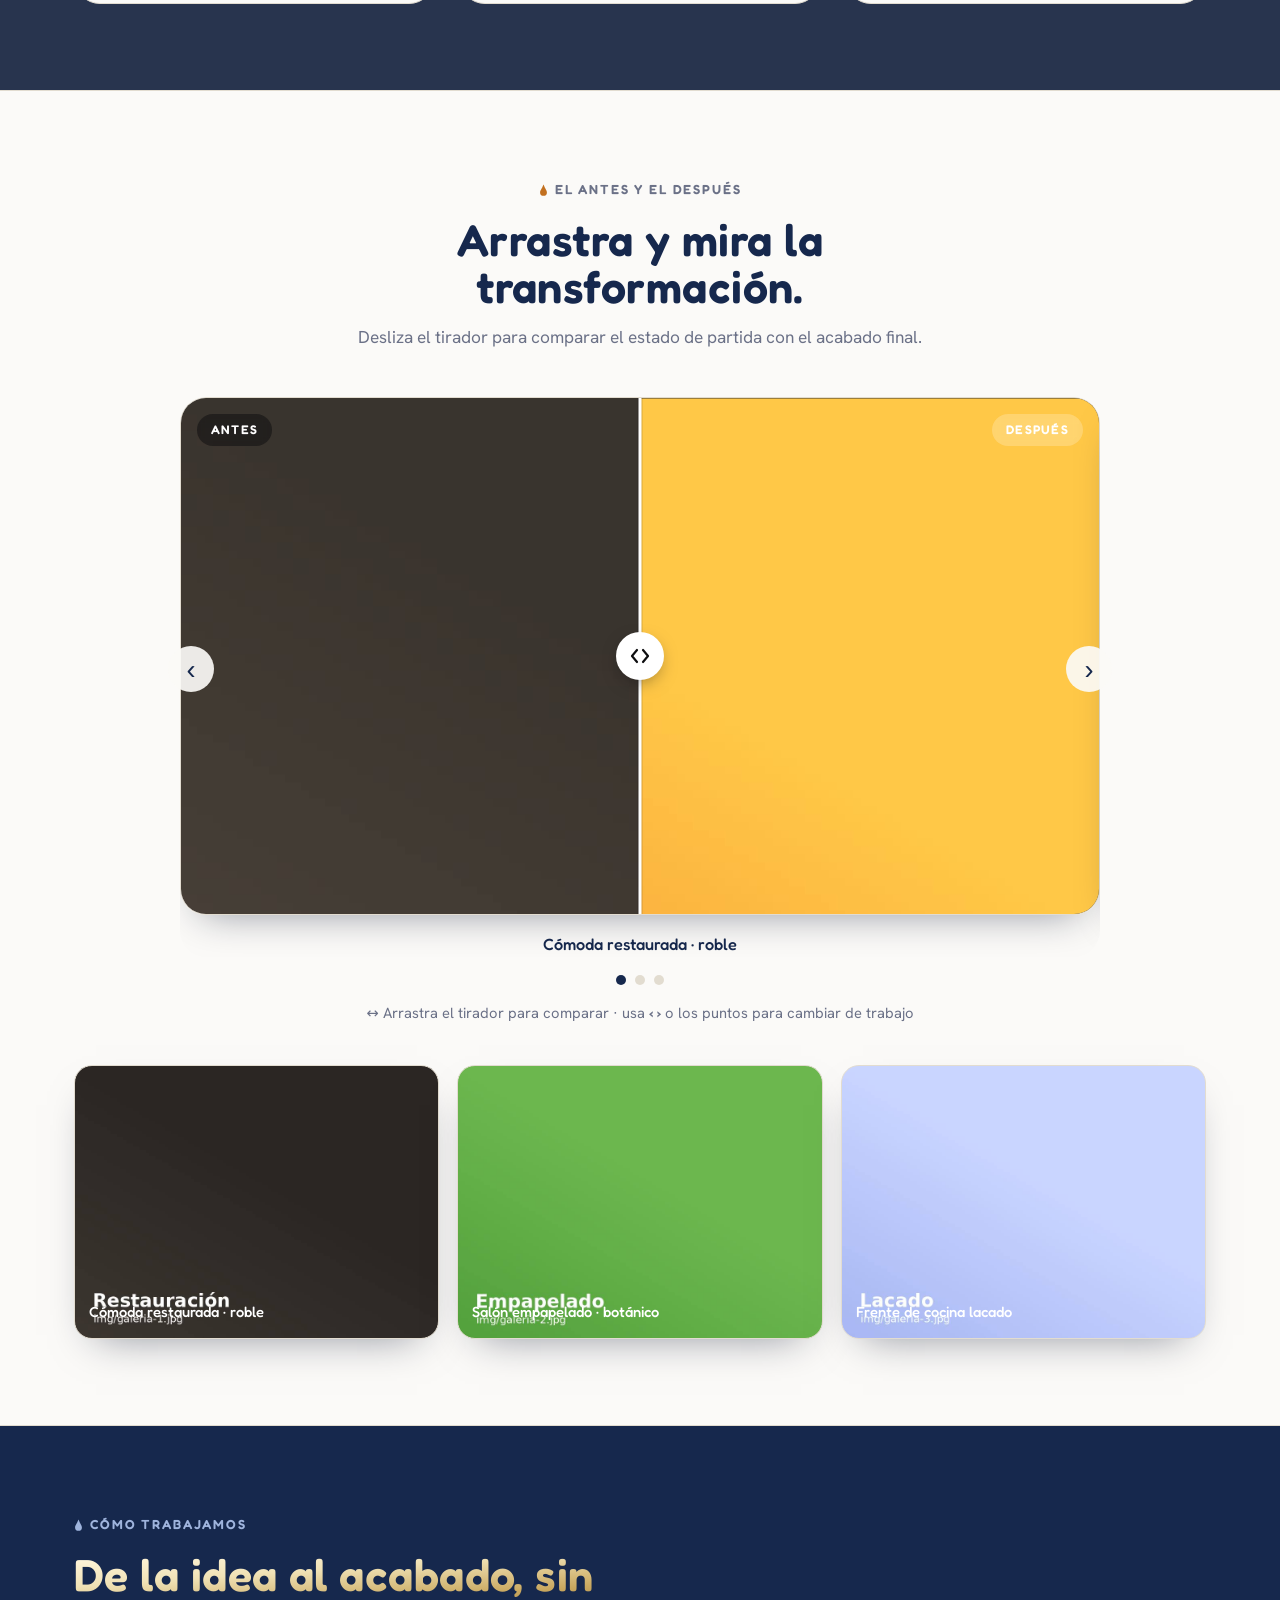
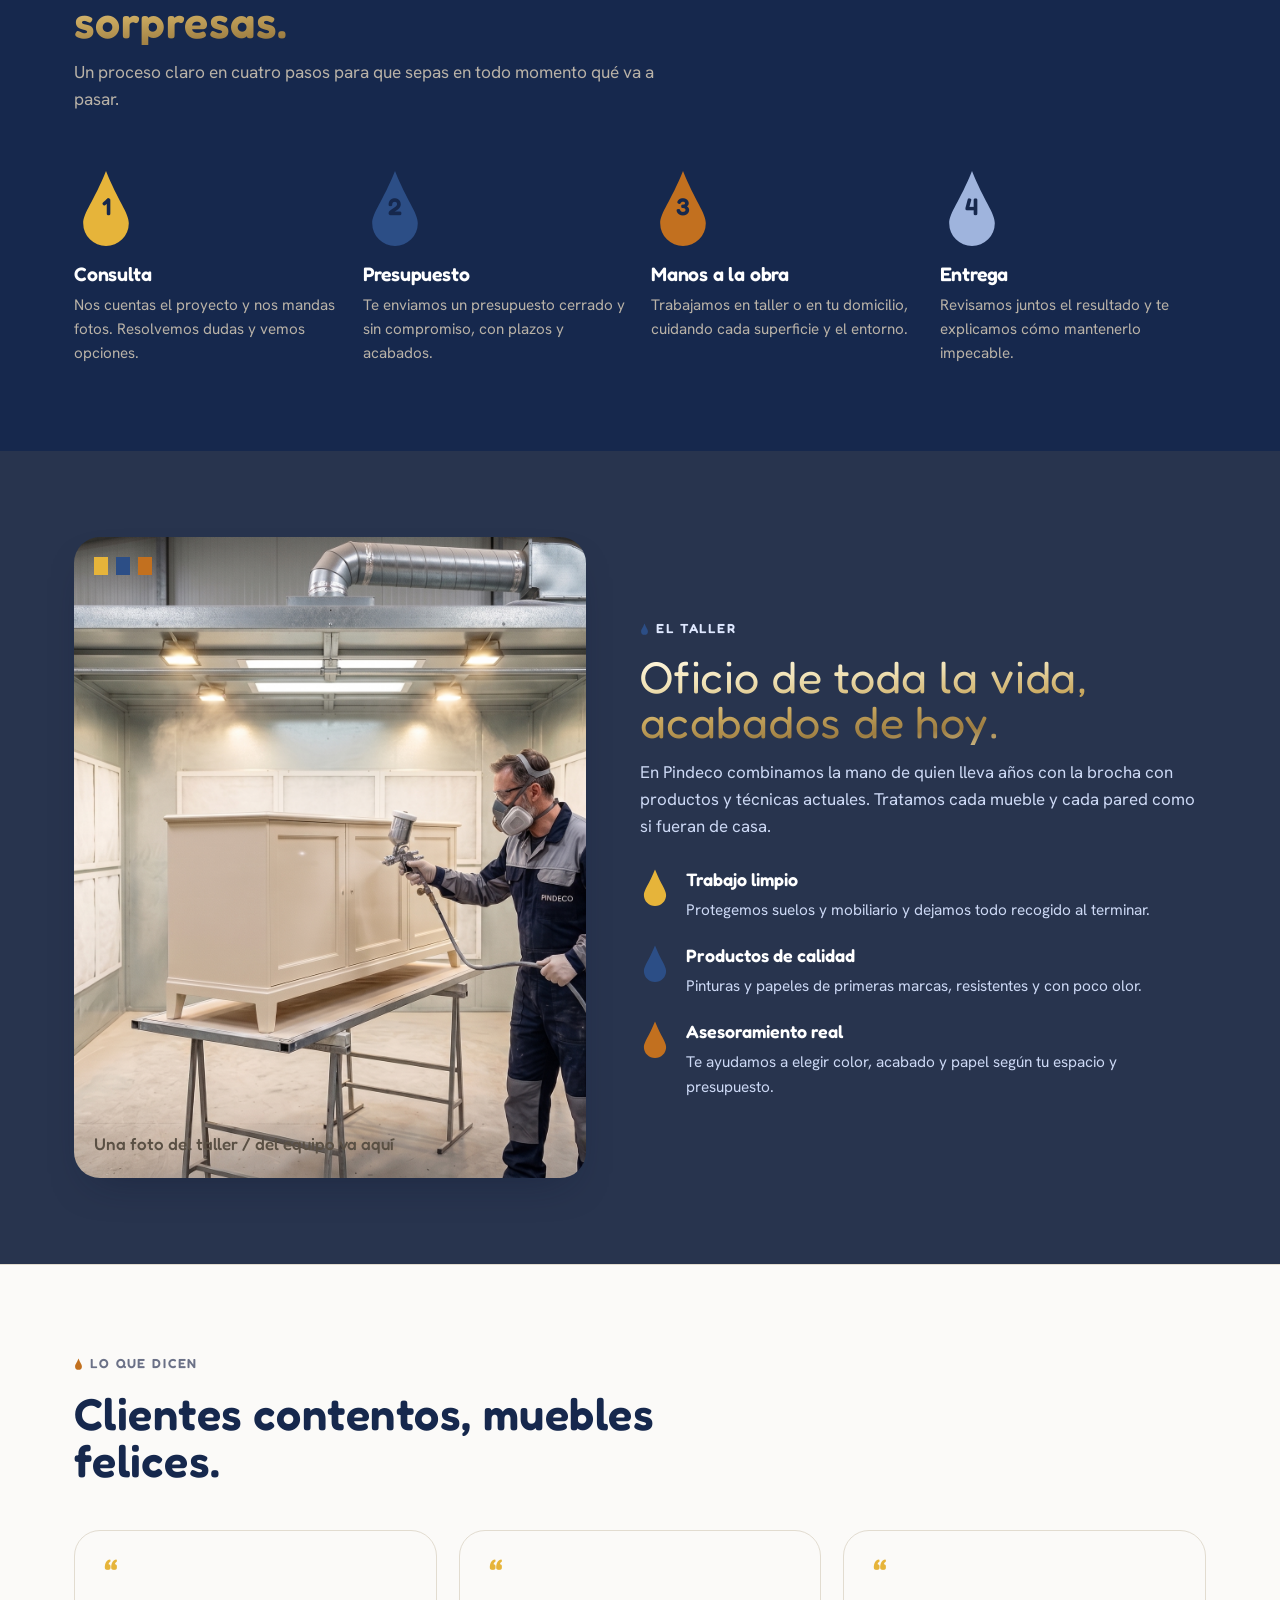
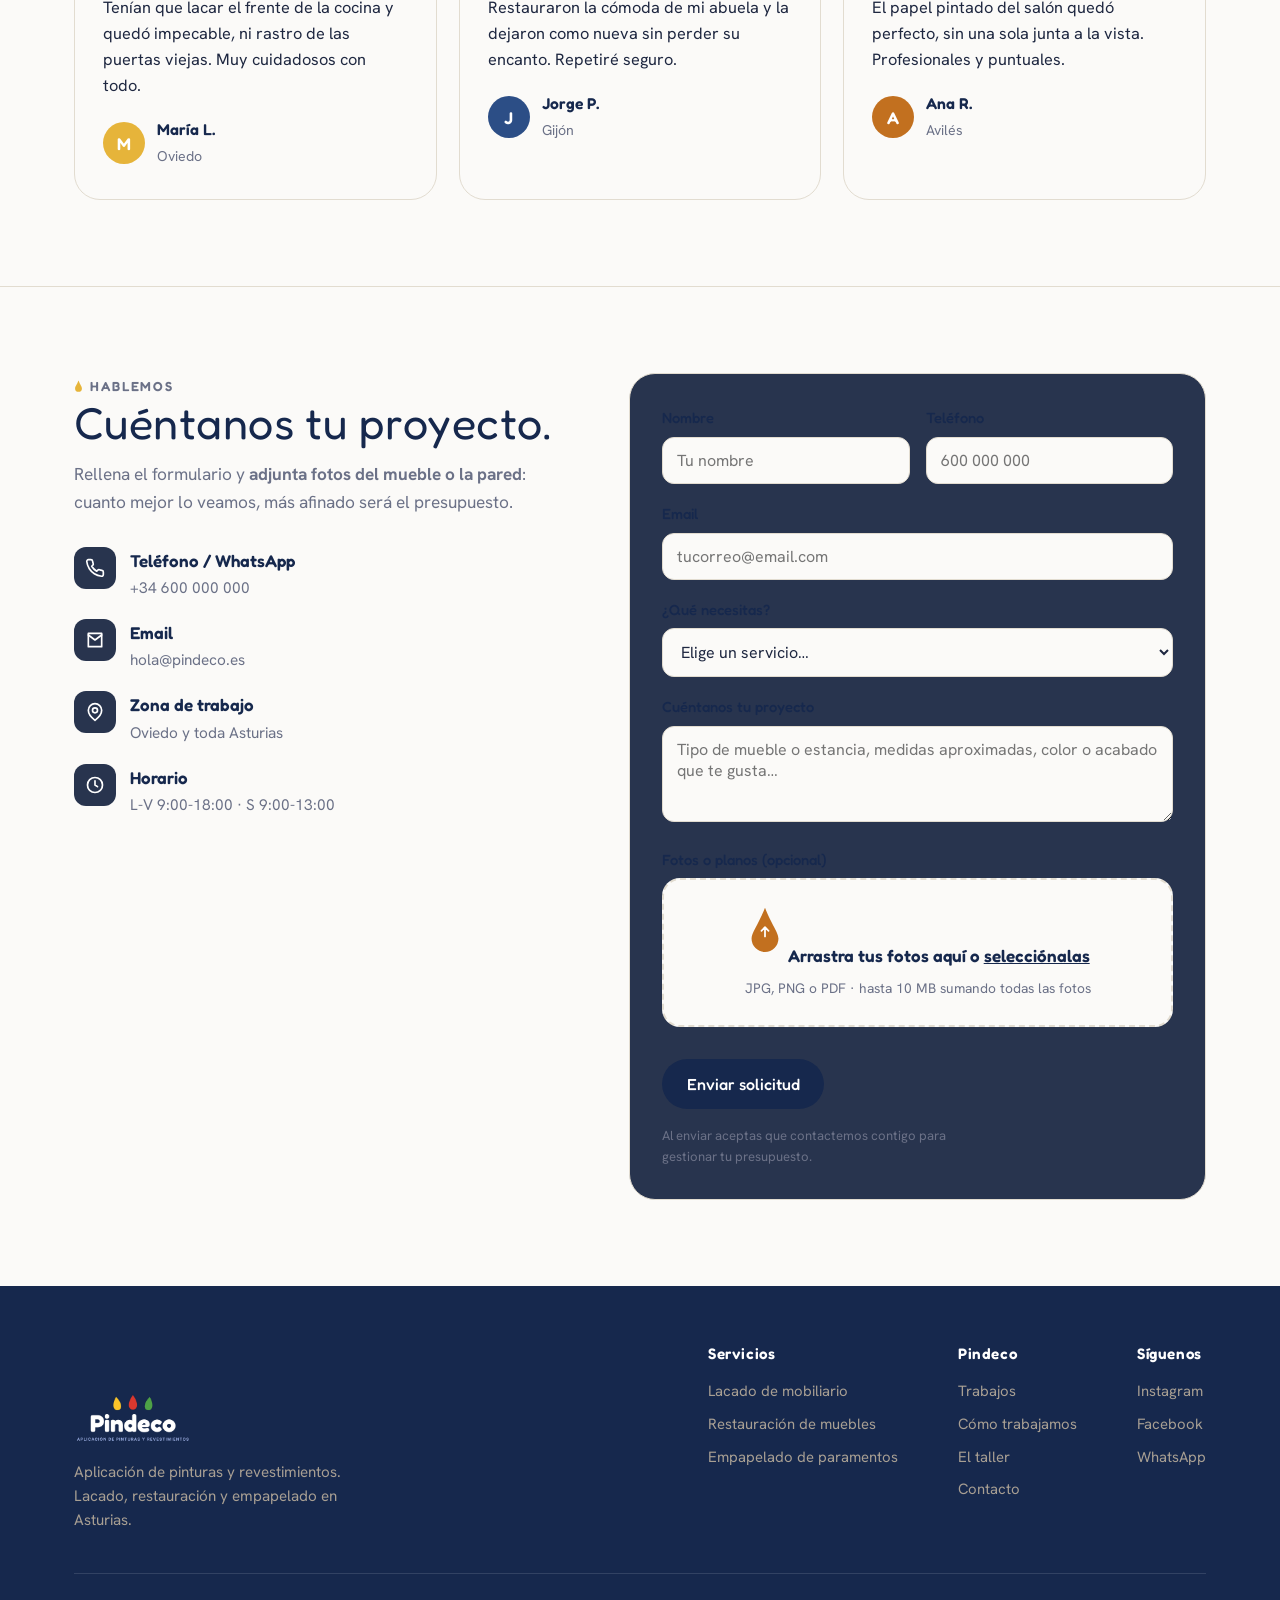
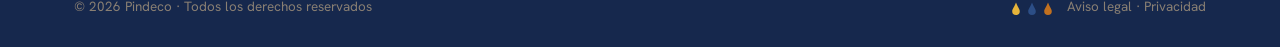
==== commit 9277fedc: "web_distinta" ====
--- a/index.html
+++ b/index.html
@@ -43,7 +43,7 @@
   <div class="wrap hero-grid">
     <div class="hero-copy reveal">
       <span class="eyebrow"><svg class="dot" viewBox="0 0 100 130"><path d="M50 5C30 55 12 75 12 92a38 38 0 0 0 76 0C88 75 70 55 50 5Z" fill="var(--rojo)"/></svg> Lacado · Restauración · Empapelado · Asturias</span>
-      <h1>Ponemos <span class="stroke">color</span> a tu hogar.</h1>
+      <h1>Ponemos <span style="color: var(--rojo);">color</span> a tu hogar.</h1>
       <p class="lead">Lacamos y restauramos tus muebles y vestimos tus paredes con papel pintado. Acabado profesional de cabina.</p>
       <div class="hero-actions">
         <a class="btn btn-primary" href="#contacto">Pide presupuesto</a>
--- a/styles.css
+++ b/styles.css
@@ -1,8 +1,10 @@
+
+@import url('https://fonts.googleapis.com/css2?family=Pinyon+Script&display=swap');
 :root{
     --ink:#16284D;
     --text:#1E2740;
     --muted:#6B7187;
-    --canvas:#F4F2EC;
+    --canvas:#28344e;
     --paper:#FBFAF8;
     --line:#E2DCD0;
     --amarillo:#E6B43A;
@@ -23,9 +25,20 @@
     line-height:1.6;font-size:17px;-webkit-font-smoothing:antialiased;
     overflow-x:hidden;
   }
-  h1,h2,h3,.fred{font-family:"Fredoka",system-ui,sans-serif;font-weight:600;line-height:1.05;color:var(--ink);letter-spacing:-.01em}
+ /* Titulares en script dorado (estilo logo) */
+h1,h2{
+  font-family:"Fredoka";
+  font-weight:400;
+  line-height:1.0;
+  letter-spacing:.01em;
+  background:linear-gradient(176deg,#fff6dd 4%,#f0e2b6 26%,#c9a85f 52%,#9c7c41 74%,#f0e2b6 100%);
+  -webkit-background-clip:text;background-clip:text;
+  -webkit-text-fill-color:transparent;color:transparent;
+}
+/* Subtítulos pequeños: se mantienen legibles en la sans */
+h3,.fred{font-family:"Fredoka",system-ui,sans-serif;font-weight:600;line-height:1.05;color:var(--ink);letter-spacing:-.01em}
   a{color:inherit;text-decoration:none}
-  img{max-width:100%;display:block}
+  img{max-width:200%;display:block}
   .wrap{max-width:var(--maxw);margin:0 auto;padding:0 24px}
   .eyebrow{font-family:"Fredoka";font-weight:600;font-size:.82rem;letter-spacing:.14em;text-transform:uppercase;color:var(--muted);display:inline-flex;align-items:center;gap:.55em}
   .eyebrow .dot{width:9px;height:12px;display:inline-block}
@@ -44,7 +57,7 @@
   header::before{content:"";display:block;height:4px;background:linear-gradient(90deg,var(--amarillo) 0%,var(--amarillo) 33%,var(--rojo) 33%,var(--rojo) 66%,var(--verde) 66%,var(--verde) 100%)}
   header.scrolled{border-color:var(--line)}
   .nav{display:flex;align-items:center;justify-content:space-between;gap:20px;height:112px}
-  .brand img{height:88px;width:auto}
+  .brand img{height:160px;width:auto;margin-top:50px}
   .nav-links{display:flex;align-items:center;gap:30px;list-style:none}
   .nav-links a{font-weight:500;font-size:.98rem;color:var(--text);position:relative;padding:4px 0}
   .nav-links a::after{content:"";position:absolute;left:0;bottom:-2px;width:0;height:2px;background:var(--ink);transition:width .22s ease}
@@ -74,8 +87,10 @@
   /* Composición visual del hero (placeholder de fotos) */
   .hero-art{position:relative;display:flex;align-items:center;justify-content:center;padding:14px 4px}
   .hero-blob{position:absolute;inset:5% 1%;z-index:0;background:var(--amarillo);border-radius:46% 54% 56% 44% / 57% 46% 54% 43%}
-  .hero-truck{position:relative;z-index:2;width:100%;height:auto;display:block;filter:drop-shadow(0 16px 20px rgba(14,22,46,.25))}
-  .hero-road{position:relative;z-index:2;width:100%;height:auto;display:block}
+ .hero-art{position:relative;}
+
+.hero-truck{position:relative;z-index:2;width:150%;height:auto;display:block;filter:drop-shadow(0 16px 20px rgba(14,22,46,.25))}
+
   .hero-art .fdrop{position:absolute;z-index:3;height:auto}
   .hero-art .hd1{top:4%;left:5%;width:30px}
   .hero-art .hd2{top:9%;right:6%;width:26px}
@@ -108,7 +123,7 @@
   /* ---------- Sección genérica ---------- */
   section.block{padding:86px 0}
   .sec-head{max-width:620px;margin-bottom:46px}
-  .sec-head h2{font-size:clamp(2rem,4vw,2.9rem);margin-top:12px}
+  .sec-head h2{font-size:clamp(2rem,4vw,2.9rem);margin-top:12px;font-family:"Fredoka",cursive;font-size:clamp(2rem,4vw,2.8rem);font-weight:600;line-height:1.05;color:var(--ink)}
   .sec-head p{color:var(--muted);margin-top:14px;font-size:1.08rem}
 
   /* ---------- Servicios ---------- */
@@ -249,11 +264,33 @@
 
   /* ---------- Movimiento ---------- */
   @keyframes floaty{0%{transform:translateY(0)}50%{transform:translateY(-9px)}100%{transform:translateY(0)}}
-  @keyframes bob{0%,100%{transform:translateY(0) rotate(0deg)}50%{transform:translateY(-9px) rotate(-.6deg)}}
+  
+ @keyframes bob {
+  0%, 100% {
+    transform: perspective(800px) translateZ(0px) scale(1);
+  }
+  50% {
+    transform: perspective(800px) translateZ(40px) scale(1.05);
+  }
+}
+@keyframes entradaFurgo {
+  0% {
+    transform: translateX(120%) scale(0.9);
+    opacity: 0;
+  }
+  100% {
+    transform: translateX(0) scale(1);
+    opacity: 1;
+  }
+}
   @keyframes spin{to{transform:rotate(360deg)}}
   @keyframes blobpulse{0%,100%{transform:scale(1) rotate(0deg)}50%{transform:scale(1.04) rotate(2.5deg)}}
   .js .hero-blob{transform-box:fill-box;transform-origin:center;animation:blobpulse 13s ease-in-out infinite}
-  .js .hero-truck{animation:bob 5s ease-in-out infinite}
+  .js .hero-truck{
+  animation: 
+    entradaFurgo 2s ease-out forwards,
+    bob 5s ease-in-out infinite 2s;
+}
   .js .hero-art .fdrop{transform-box:fill-box;transform-origin:center}
   .js .hero-art .hd1{animation:floaty 5s ease-in-out infinite}
   .js .hero-art .hd2{animation:floaty 6.4s ease-in-out infinite}
@@ -292,3 +329,38 @@
     *{animation:none!important;transition:none!important;scroll-behavior:auto!important}
     .js .reveal{opacity:1;transform:none}
   }
+/* ===== Tema cobalto: que las letras queden bien ===== */
+
+/* Brillo sutil en el hero para dar profundidad al azul */
+.hero{background:radial-gradient(120% 80% at 50% -15%, rgba(255,255,255,.10), transparent 60%)}
+
+/* Texto del HERO sobre cobalto */
+.hero .eyebrow{color:#dfe8ff}
+.hero p.lead{color:#cdd9f5}
+.hero .hero-note{color:#b9c8ee}
+.hero .hero-note b{color:#fff}
+
+/* SERVICIOS (las tarjetas siguen siendo blancas) */
+#servicios .eyebrow{color:#dfe8ff}
+#servicios .sec-head p{color:#cdd9f5}
+
+/* TALLER sobre cobalto */
+#taller .eyebrow{color:#dfe8ff}
+#taller p{color:#cdd9f5 !important}   /* el !important vence al color en línea del intro */
+#taller .value h4{color:#fff}
+
+/* Iconos de contacto: chip cobalto con icono blanco */
+.info-list .ii svg{stroke:#fff}
+
+/* Títulos sobre fondo CLARO: el dorado no se lee bien, los pasamos a azul marino */
+#trabajos .sec-head h2,
+#opiniones .sec-head h2,
+#contacto .cont-info h2{
+  background:none;
+  -webkit-text-fill-color:var(--ink);
+  color:var(--ink);
+}.hero-art::before{
+  content:"";position:absolute;inset:25%;z-index:0;
+  background:radial-gradient(60% 55% at 55% 50%, rgba(230,180,58,.22), transparent 70%);
+  filter:blur(10px);
+}
